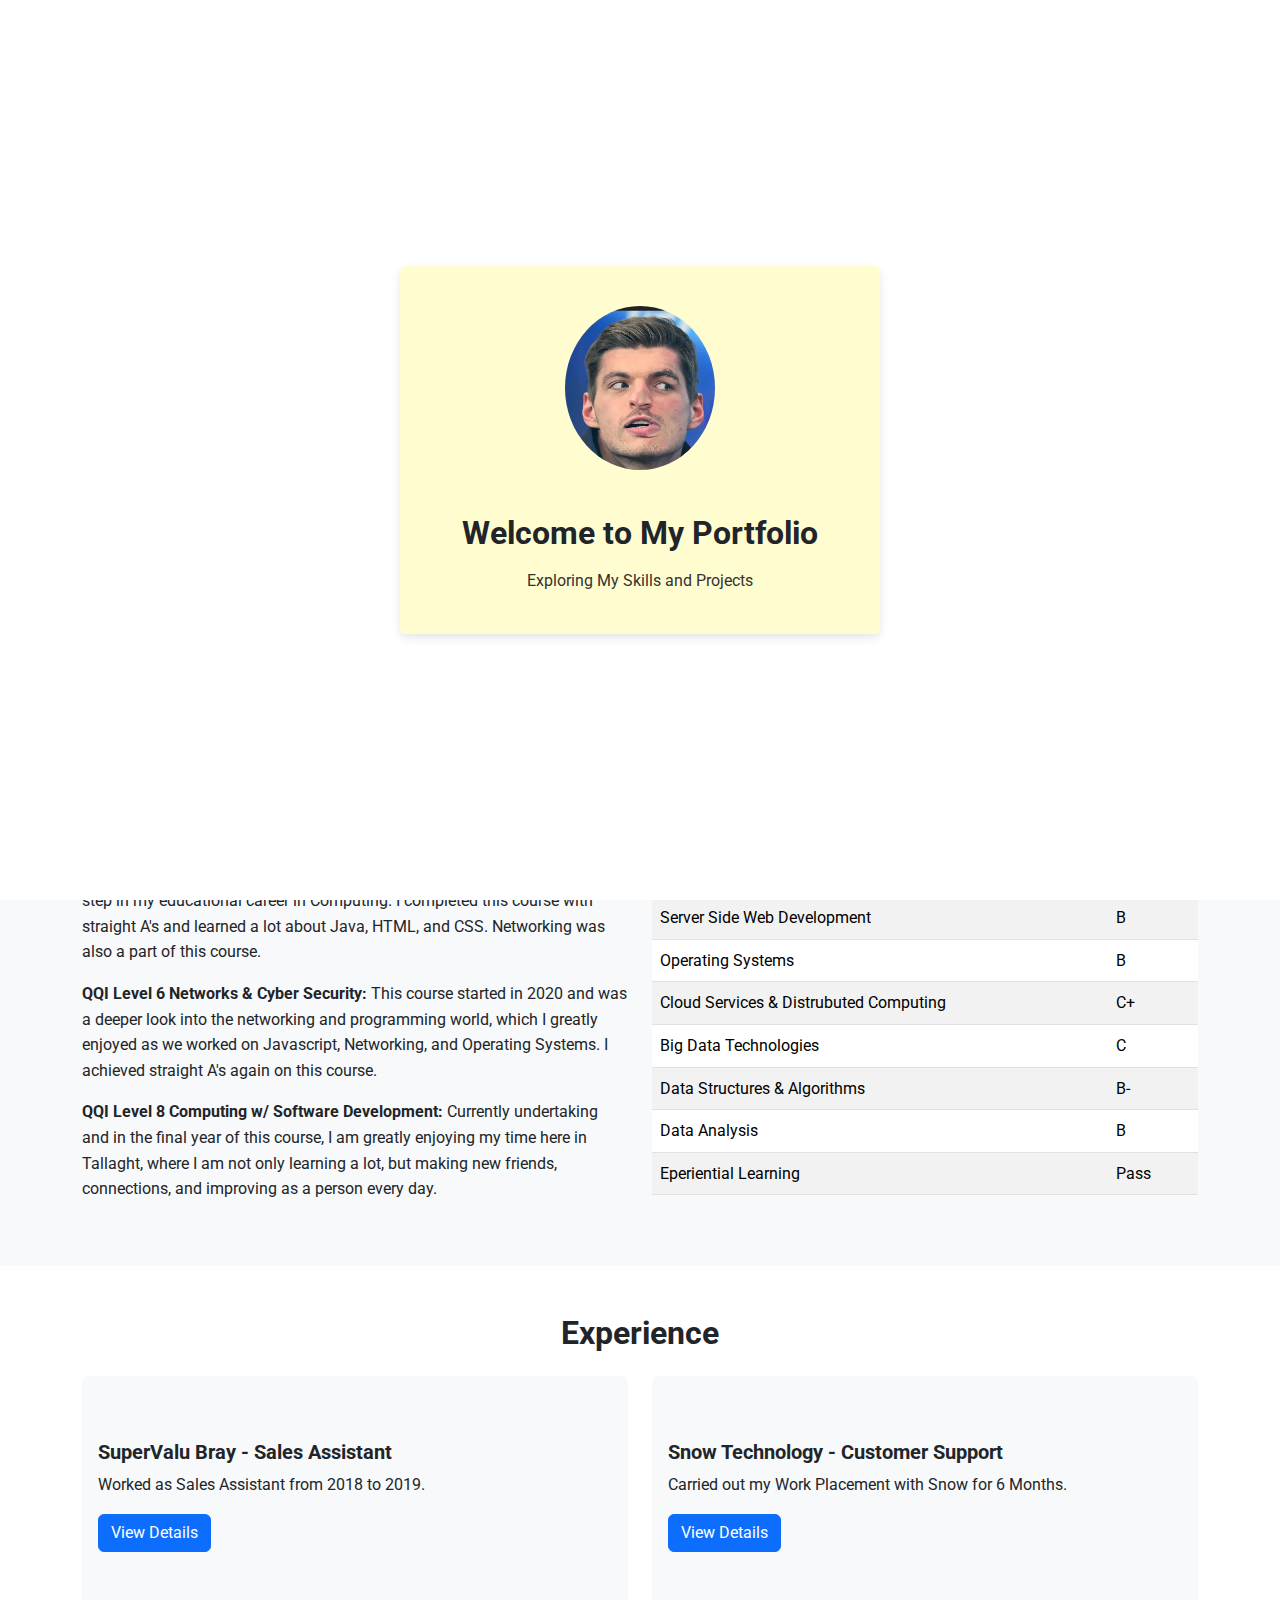
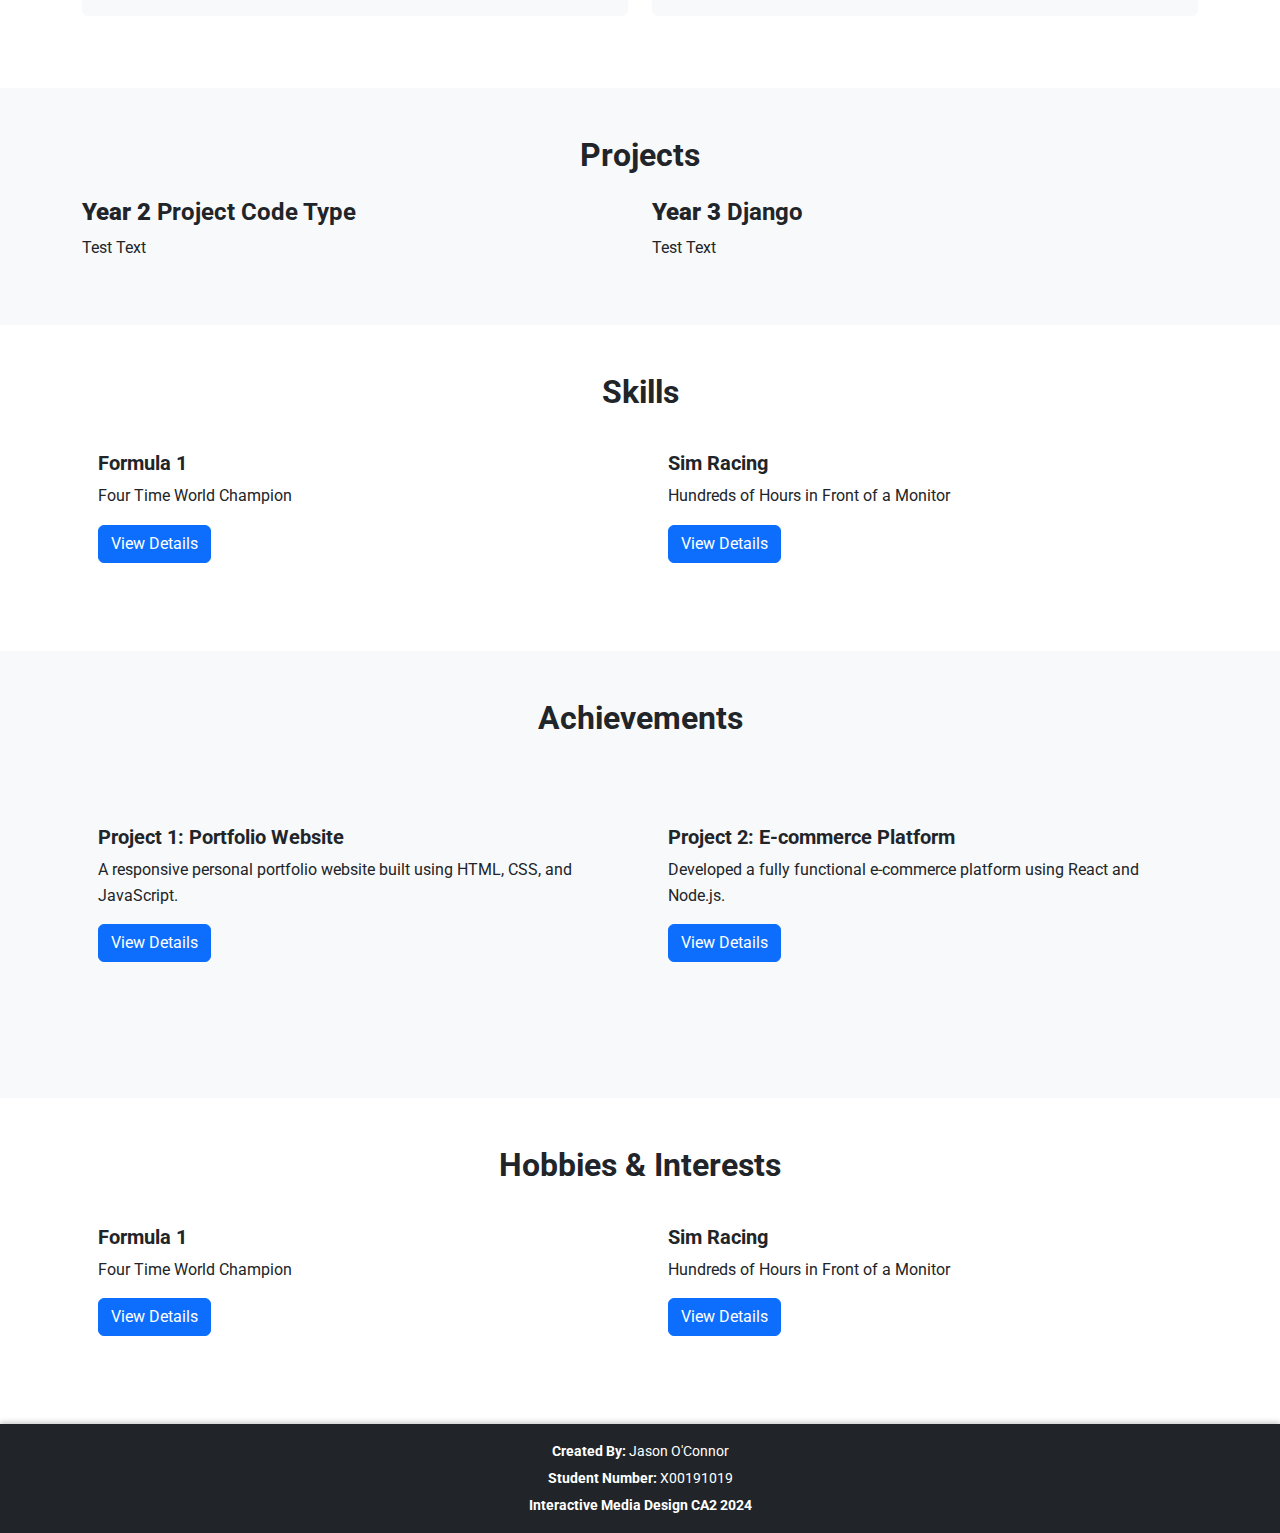
==== index.html @ 1de180b5 "Updated Education, About Me, Experience Sections" ====
<!DOCTYPE html>
<html lang="en">

<head>
    <meta charset="UTF-8">
    <meta name="viewport" content="width=device-width, initial-scale=1.0">
    <title>Jason O'Connor Portfolio</title>
    
    <!-- This is the Bootstrap CSS Link -->
    <link href="https://cdn.jsdelivr.net/npm/bootstrap@5.3.3/dist/css/bootstrap.min.css" rel="stylesheet">
    
    <!-- This is the Custom CSS Link to Stylesheet -->
    <link rel="stylesheet" href="css/styles.css">
    
    <!-- This is the Link to Custom Google Fonts -->
    <link href="https://fonts.googleapis.com/css2?family=Roboto:wght@400;700&display=swap" rel="stylesheet">
</head>

<body>
    <!-- Creating the Header Section -->
    <header class="hero-section text-white text-center">
        <div class="container">
            <img src="images/max.png" alt="Profile" class="rounded-circle mb-3" width="120">
            <h1 class="display-5 hero-title">Jason O'Connor</h1>
            <p class="lead hero-subtitle">Computing with Software Development</p>
            <button class="btn btn-outline-light btn-lg hero-btn" data-bs-toggle="modal" data-bs-target="#contactModal">Contact Me</button>
        </div>
    </header>

    <!-- Creating the Splash Screen Card -->
    <div id="splashScreen" class="d-flex justify-content-center align-items-center vh-100 position-fixed top-0 start-0 w-100 bg-white">
        <div class="card p-4 splash-card" style="background-color: #FFFDD0; width: 30rem; box-shadow: 0px 4px 10px rgba(0, 0, 0, 0.1);">
            <div class="card-body text-center">
                <img src="images/max.png" alt="Profile Image" class="rounded-circle mb-4" width="120">
                <h1 class="card-title mb-3">Welcome to My Portfolio</h1>
                <p class="card-text">Exploring My Skills and Projects</p>
            </div>
        </div>
    </div>

    <!-- Creating the Navigation Bar -->
    <nav class="navbar navbar-expand-lg navbar-dark bg-dark sticky-top">
        <div class="container">
            <a class="navbar-brand" href="#">Portfolio</a>
            <button class="navbar-toggler" type="button" data-bs-toggle="collapse" data-bs-target="#navbarNav" aria-controls="navbarNav" aria-expanded="false" aria-label="Toggle navigation">
                <span class="navbar-toggler-icon"></span>
            </button>

        <!-- Making the NavBar Interactive -->
        <div class="collapse navbar-collapse" id="navbarNav">
            <ul class="navbar-nav ms-auto">
                <li class="nav-item">
                    <a class="nav-link" href="#education">Education</a>
                </li>
                <li class="nav-item">
                    <a class="nav-link" href="#experience">Experience</a>
                </li>
                <li class="nav-item">
                    <a class="nav-link" href="#projects">Projects</a>
                </li>
                <li class="nav-item">
                    <a class="nav-link" href="#skills">Skills</a>
                </li>
                <li class="nav-item">
                    <a class="nav-link" href="#achievements">Achievements</a>
                </li>
                <li class="nav-item">
                    <a class="nav-link" href="#hobbies">Hobbies & Interests</a>
                </li>
                <li class="nav-item">
                    <a class="nav-link" href="#references">References</a>
                </li>
            </ul>
        </div>
        </div>
    </nav>
    
    <!-- Creating the Education Section -->
    <section id="education" class="py-5">
        <div class="container">
            <h2 class="text-center mb-4">About Me</h2>
                <div class="row">
                    <div class="col-md-6">
                        <h4>Change this</h4>
                        <p><b>Heading:</b> Enter text here...</p>
                    </div>
            </div>
        </div>
    </section>

    <!-- Creating the Education Grades Section -->
    <section id="education" class="py-5 bg-light">
        <div class="container">
            <h2 class="text-center mb-4">Education</h2>
            <div class="row">
                <div class="col-md-6">
                    <h4><b>TUD Tallaght</b> (2020–2024)</h4>
                    <p></p>
                    <p><b>QQI Level 5 Computer Science:</b> Starting this course in 2019, this was my first step in my educational career in Computing. I completed this course
                        with straight A's and learned a lot about Java, HTML, and CSS. Networking was also a part of this course.
                    </p>
                    <p><b>QQI Level 6 Networks & Cyber Security:</b> This course started in 2020 and was a deeper look into the networking and programming world, which
                        I greatly enjoyed as we worked on Javascript, Networking, and Operating Systems. I achieved straight A's again on this course.
                    </p>
                    <p><b>QQI Level 8 Computing w/ Software Development:</b> Currently undertaking and in the final year of this course, I am greatly enjoying my time here 
                        in Tallaght, where I am not only learning a lot, but making new friends, connections, and improving as a person every day.
                    </p>
                </div>
                <div class="col-md-6">
                    <table class="table table-striped">
                        <h4><b>Year 3</b> Grades</h4>
                        <thead>
                            <tr>
                                <th>Module</th>
                                <th>Grade</th>
                            </tr>
                        </thead>
                        <tbody>
                            <tr>
                                <td>Server Side Web Development</td>
                                <td>B</td>
                            </tr>
                            <tr>
                                <td>Operating Systems</td>
                                <td>B</td>
                            </tr>
                            <tr>
                                <td>Cloud Services & Distrubuted Computing</td>
                                <td>C+</td>
                            </tr>
                            <tr>
                                <td>Big Data Technologies</td>
                                <td>C</td>
                            </tr>
                            <tr>
                                <td>Data Structures & Algorithms</td>
                                <td>B-</td>
                            </tr>
                            <tr>
                                <td>Data Analysis</td>
                                <td>B</td>
                            </tr>
                            <tr>
                                <td>Eperiential Learning</td>
                                <td>Pass</td>
                            </tr>
                        </tbody>
                    </table>
                </div>
            </div>
        </div>
    </section>
    
    <!-- Creating the Experience Section -->
    <section id="experience" class="py-5">
        <div class="container">
            <h2 class="text-center mb-4">Experience</h2>
            <div class="row">
                <div class="col-md-6">
                    <div class="card mb-4 py-5 bg-light">
                        <div class="card-body">
                            <h5 class="card-title"><b>SuperValu Bray - Sales Assistant</b></h5>
                            <p class="card-text">Worked as Sales Assistant from 2018 to 2019.</p>
                            <button class="btn btn-primary" data-bs-toggle="modal" data-bs-target="#project1Modal">View Details</button>
                        </div>
                    </div>
                </div>

                <div class="col-md-6">
                    <div class="card mb-4 py-5 bg-light">
                        <div class="card-body">
                            <h5 class="card-title"><b>Snow Technology - Customer Support</b></h5>
                            <p class="card-text">Carried out my Work Placement with Snow for 6 Months.</p>
                            <button class="btn btn-primary" data-bs-toggle="modal" data-bs-target="#project2Modal">View Details</button>
                        </div>
                    </div>
                </div>
            </div>
        </div>
    </section>

    <!-- Creating Modal for Experience 1 -->
    <div class="modal fade" id="project1Modal" tabindex="-1" aria-labelledby="project1ModalLabel" aria-hidden="true">
        <div class="modal-dialog modal-lg">
            <div class="modal-content">
                <div class="modal-header">
                    <h5 class="modal-title" id="project1ModalLabel"><b>SuperValu Bray: Sales Assistant</b></h5>
                    <button type="button" class="btn-close" data-bs-dismiss="modal" aria-label="Close"></button>
                </div>
            
            <div class="modal-body d-flex">
                <img src="images/super_logo.jpg" alt="E-commerce Platform" class="img-fluid me-3" style="width: 20%; border-radius: 25px;">
            </div>
            
            <div>
                <p><b>SuperValu Bray:</b> After finishing my Leaving Certificate, I got a job in SuperValu Bray as a Sales Assistant, where I worked on the checkouts, handled customer queries, catered to stock taking, and other day to day activities. Here, I improved my communicational skills by practicing each day while working to ensure each customers needs were satisfied.</p>
                <ul>
                    <li>Cash Handling: Worked Checkouts, Counted Cash...</li>
                    <li>Stock Taking: Carried out Inventory Counts...</li>
                    <li>Customer Care: Handled Customer Queries...</li>
                </ul>
            </div>
            </div>
        </div>
        </div>
    </div>

    <!-- Creating Modal for Experience 2 -->
    <div class="modal fade" id="project2Modal" tabindex="-1" aria-labelledby="project2ModalLabel" aria-hidden="true">
        <div class="modal-dialog modal-lg">
            <div class="modal-content">
                <div class="modal-header">
                    <h5 class="modal-title" id="project2ModalLabel"><b>Project 2: E-commerce Platform</b></h5>
                    <button type="button" class="btn-close" data-bs-dismiss="modal" aria-label="Close"></button>
                </div>
            
            <div class="modal-body d-flex">
                <img src="images/snow_logo.jpg" alt="E-commerce Platform" class="img-fluid me-3" style="width: 100%; border-radius: 25px;">
            </div>
            
            <div>
                <p>Snow Technology:</b> For my Work Placement, I achieved a place within Snow Technology, an Irish Payroll, Time & Attendance company who produce and support the Quantum Software Suite. During my time, I was on the Customer Support team, where I worked the Support phone line and emails and dialed remotely in with clients to diagnose and solve their issues. I also worked with Snows' many teams, giving me an informative view into the workings of the company, and I was also offered a chance to return to work with Snow full time once I achieve my degree, which I graciously accepted and look forward to.</p>
                <ul>
                    <li>Support Line: Worked the Phone & Emails for Support.</li>
                    <li>Bureau: Created Macros, Excel Payroll Sheets, and More.</li>
                    <li>Development: Experienced Working on Backend of Quantum Software.</li>
                </ul>
            </div>
            </div>
        </div>
        </div>
    </div>


    <!-- Creating the Projects Section -->
    <section id="projects" class="py-5 bg-light">
        <div class="container">
            <h2 class="text-center mb-4">Projects</h2>
            <div class="row">
                <div class="col-md-6">
                    <h4><b>Year 2</b> Project Code Type </h4>
                    <p>Test Text</p>
                </div>
                <div class="col-md-6">
                    <h4><b>Year 3</b> Django</h4>
                    <p>Test Text</p>
                </div>
            </div>
        </div>
    </section>

    <!-- Creating Modal for Project 1 -->
    <div class="modal fade" id="project1Modal" tabindex="-1" aria-labelledby="project1ModalLabel" aria-hidden="true">
        <div class="modal-dialog modal-lg">
            <div class="modal-content">
                <div class="modal-header">
                    <h5 class="modal-title" id="project1ModalLabel"><b>Project 1: Portfolio Website</b></h5>
                    <button type="button" class="btn-close" data-bs-dismiss="modal" aria-label="Close"></button>
                </div>
            
            <div class="modal-body d-flex">
                <img src="images/max.png" alt="Portfolio Website" class="img-fluid me-3" style="width: 50%; border-radius: 10px;">
            <div>
                <p>This project is a responsive personal portfolio website that showcases my skills, education, and projects. Built with HTML, CSS, and JavaScript, the website features a modern design and is fully mobile-friendly.</p>
                <ul>
                    <li>Designed for both desktop and mobile platforms.</li>
                    <li>Included a contact form with email functionality.</li>
                    <li>Hosted on GitHub Pages.</li>
                </ul>
            </div>
            </div>
        </div>
        </div>
    </div>

    <!-- Creating Modal for Project 2 -->
    <div class="modal fade" id="project2Modal" tabindex="-1" aria-labelledby="project2ModalLabel" aria-hidden="true">
        <div class="modal-dialog modal-lg">
            <div class="modal-content">
                <div class="modal-header">
                    <h5 class="modal-title" id="project2ModalLabel"><b>Project 2: E-commerce Platform</b></h5>
                    <button type="button" class="btn-close" data-bs-dismiss="modal" aria-label="Close"></button>
                </div>
            
            <div class="modal-body d-flex">
                <img src="images/max.png" alt="E-commerce Platform" class="img-fluid me-3" style="width: 50%; border-radius: 10px;">
            <div>
                <p>This project is a fully functional e-commerce platform built using React and Node.js. It includes features such as user authentication, product management, and a payment gateway integration.</p>
                <ul>
                    <li>Implemented secure user authentication with JWT.</li>
                    <li>Integrated payment gateway (Stripe API).</li>
                    <li>Deployed using AWS services.</li>
                </ul>
            </div>
            </div>
        </div>
        </div>
    </div>

    <!-- Creating the Skills Section -->
    <section id="skills" class="py-5">
        <div class="container">
            <h2 class="text-center mb-4">Skills</h2>
            <div class="row">
    
                <!-- Formula 1 Hobby -->
                <div class="col-md-6">
                    <div class="card mb-4">
                        <div class="card-body">
                            <h5 class="card-title"><b>Formula 1</b></h5>
                            <p class="card-text">Four Time World Champion</p>
                            <button class="btn btn-primary" data-bs-toggle="modal" data-bs-target="#formula1Modal">View Details</button>
                        </div>
                    </div>
                </div>
    
                <!-- Sim Racing Hobby -->
                <div class="col-md-6">
                    <div class="card mb-4">
                        <div class="card-body">
                            <h5 class="card-title"><b>Sim Racing</b></h5>
                            <p class="card-text">Hundreds of Hours in Front of a Monitor</p>
                            <button class="btn btn-primary" data-bs-toggle="modal" data-bs-target="#simRacingModal">View Details</button>
                        </div>
                    </div>
                </div>
            </div>
            </div>
        </section>
    


    <!-- Creating the Achievements Section -->
    <section id="achievements" class="py-5 bg-light">
        <div class="container">
            <h2 class="text-center mb-4">Achievements</h2>
            <div class="row">
                <div class="col-md-6">
                    <div class="card mb-4 py-5 bg-light">
                        <div class="card-body">
                            <h5 class="card-title"><b>Project 1: Portfolio Website</b></h5>
                            <p class="card-text">A responsive personal portfolio website built using HTML, CSS, and JavaScript.</p>
                            <button class="btn btn-primary" data-bs-toggle="modal" data-bs-target="#project1Modal">View Details</button>
                        </div>
                    </div>
                </div>

                <div class="col-md-6">
                    <div class="card mb-4 py-5 bg-light">
                        <div class="card-body">
                            <h5 class="card-title"><b>Project 2: E-commerce Platform</b></h5>
                            <p class="card-text">Developed a fully functional e-commerce platform using React and Node.js.</p>
                            <button class="btn btn-primary" data-bs-toggle="modal" data-bs-target="#project2Modal">View Details</button>
                        </div>
                    </div>
                </div>
            </div>
        </div>
    </section>

    <!-- Creating the Hobbies Section -->
    <section id="hobbies" class="py-5">
    <div class="container">
        <h2 class="text-center mb-4">Hobbies & Interests</h2>
        <div class="row">

            <!-- Formula 1 Hobby -->
            <div class="col-md-6">
                <div class="card mb-4">
                    <div class="card-body">
                        <h5 class="card-title"><b>Formula 1</b></h5>
                        <p class="card-text">Four Time World Champion</p>
                        <button class="btn btn-primary" data-bs-toggle="modal" data-bs-target="#formula1Modal">View Details</button>
                    </div>
                </div>
            </div>

            <!-- Sim Racing Hobby -->
            <div class="col-md-6">
                <div class="card mb-4">
                    <div class="card-body">
                        <h5 class="card-title"><b>Sim Racing</b></h5>
                        <p class="card-text">Hundreds of Hours in Front of a Monitor</p>
                        <button class="btn btn-primary" data-bs-toggle="modal" data-bs-target="#simRacingModal">View Details</button>
                    </div>
                </div>
            </div>
        </div>
        </div>
    </section>

    <!-- Creating Formula 1 Modal -->
    <div class="modal fade" id="formula1Modal" tabindex="-1" aria-labelledby="formula1ModalLabel" aria-hidden="true">
        <div class="modal-dialog modal-lg">
        <div class="modal-content">
            <div class="modal-header">
                <h5 class="modal-title" id="formula1ModalLabel"><b>Formula 1</b></h5>
                <button type="button" class="btn-close" data-bs-dismiss="modal" aria-label="Close"></button>
            </div>
            <div class="modal-body d-flex">
                <img src="images/norris.jpg" alt="Formula 1" class="img-fluid me-3" style="width: 50%; border-radius: 10px;">
                <div>
                    <p>Formula 1 has always been a passion of mine, especially following iconic drivers like Michael Schumacher and Lewis Hamilton. It combines cutting-edge technology, strategy, and the thrill of high-speed racing.</p>
                    <ul>
                        <li>Attended multiple Grand Prix events in person.</li>
                        <li>Studied aerodynamics and race strategies as a hobby.</li>
                        <li>Supporter of sustainable developments in motorsport.</li>
                    </ul>
                </div>
            </div>
        </div>
        </div>
    </div>

    <!-- Creating Sim Racing Modal -->
    <div class="modal fade" id="simRacingModal" tabindex="-1" aria-labelledby="simRacingModalLabel" aria-hidden="true">
        <div class="modal-dialog modal-lg">
        <div class="modal-content">
            <div class="modal-header">
                <h5 class="modal-title" id="simRacingModalLabel"><b>Sim Racing</b></h5>
                <button type="button" class="btn-close" data-bs-dismiss="modal" aria-label="Close"></button>
            </div>
            <div class="modal-body d-flex">
                <img src="images/norris.jpg" alt="Sim Racing" class="img-fluid me-3" style="width: 50%; border-radius: 10px;">
                <div>
                    <p>Sim racing is more than a game; it's a blend of skill, precision, and determination. Over the years, I've spent countless hours perfecting my craft in virtual racing simulators like iRacing and Assetto Corsa.</p>
                    <ul>
                        <li>Built a custom racing simulator rig at home.</li>
                        <li>Participated in competitive online leagues.</li>
                        <li>Improved real-world driving skills through simulation.</li>
                    </ul>
                </div>
            </div>
        </div>
        </div>
    </div>


    <!-- Creating the References Section -->


    
    <!-- Creating the Contact Me Popup Menu -->
    <div class="modal fade" id="contactModal" tabindex="-1" aria-labelledby="contactModalLabel" aria-hidden="true">
        <div class="modal-dialog modal-lg">
        <div class="modal-content">
            <div class="modal-header">
                <h5 class="modal-title" id="contactModalLabel">Contact Information</h5>
                <button type="button" class="btn-close" data-bs-dismiss="modal" aria-label="Close"></button>
            </div>
            <div class="modal-body d-flex flex-column">
                <p><b>Email:</b> X00191019@mytudublin.ie</p>
                <p><b>LinkedIn:</b> <a href="https://www.linkedin.com/in/jasonoconnor3400"> Checkout My LinkedIn Page!</a></p>
                <p><b>GitHub:</b> <a href="https://github.com/UselessPlank"> Visit My GitHub Account!</a></p>
            </div>
        </div>
        </div>
    </div>

    <!-- Creating Footer Section -->
    <footer class="bg-dark text-white text-center py-3 mt-auto">
        <div class="container">
            <p class="mb-1"><b>Created By:</b> Jason O'Connor</p>
            <p class="mb-1"><b>Student Number:</b> X00191019</p>
            <p class="mb-0"><b>Interactive Media Design CA2 2024</b></p>
        </div>
    </footer>

<!-- Link to My Scripts File -->
<script src="js/scripts.js"></script>

<!-- Link for the Bootstrap Bundle -->
<script src="https://cdn.jsdelivr.net/npm/bootstrap@5.3.3/dist/js/bootstrap.bundle.min.js"></script>

</body>
</html>
---- css/styles.css ----
/* General Styles */
body {
    font-family: 'Arial', sans-serif;
    line-height: 1.6;
}

h1, h2, h3, h4 {
    font-weight: bold;
}

a {
    text-decoration: none;
}

/* Hero Section */
header {
    background: linear-gradient(90deg, #666699, #004080);
}

header img {
    border: 5px solid #fff;
}

/* Projects */
.card {
    border: none;
    transition: transform 0.2s ease;
}

.card:hover {
    transform: scale(1.05);
}

/* Hero section font-size adjustments */
@media (max-width: 768px) {
    header h1 {
        font-size: 2rem;
    }

    header p {
        font-size: 1rem;
    }
}

/* ================== */
/* NavBar CSS */
.navbar.sticky {
    position: fixed;
    top: 0;
    width: 100%;
    background-color: #ffffff; /* Solid background for visibility */
    box-shadow: 0 4px 6px rgba(0, 0, 0, 0.1); /* Add subtle shadow */
    z-index: 1030;
}

nav.navbar {
    background-color: rgba(13, 110, 253, 0.9); /* Transparent background */
    transition: background-color 0.3s ease, box-shadow 0.3s ease;
    padding: 1rem 1.5rem;
}

nav.navbar.scrolled {
    background-color: #ffffff; /* Solid background when scrolled */
    box-shadow: 0 4px 6px rgba(0, 0, 0, 0.1); /* Subtle shadow for depth */
}

nav .navbar-brand {
    font-weight: bold;
    font-size: 1.5rem;
    color: #0d6efd; /* Primary brand color */
}

nav .navbar-brand:hover {
    color: #0a58ca; /* Slightly darker hover */
}

nav .nav-link {
    font-size: 1rem;
    font-weight: 500;
    color: #333333; /* Neutral dark for good contrast */
    margin-left: 15px;
    transition: color 0.3s ease;
}

nav .nav-link:hover {
    color: #0d6efd; /* Primary color on hover */
}

nav .navbar-toggler {
    border-color: transparent;
}

 /* Custom Navbar Color */
 .navbar-dark.bg-dark {
    background-color: #1a1a2e !important; /* Deep navy color */
    border-bottom: 2px solid #e94560; /* Add a subtle highlight with a professional touch */
}

/* Navbar Links */
.navbar-dark .navbar-nav .nav-link {
    color: #f0f0f0; /* Light text color for contrast */
    transition: color 0.3s ease;
}

.navbar-dark .navbar-nav .nav-link:hover {
    color: #e94560; /* Highlight on hover */
}

/* Navbar Brand */
.navbar-dark .navbar-brand {
    color: #f0f0f0; /* Brand in the same light color */
    font-weight: bold;
}

/* Smooth Scrolling */
html {
    scroll-behavior: smooth;
}

/* ================== */
/* Hero Section CSS */
.hero-section {
    padding: 3rem 0; /* Reduced padding */
}

.hero-section .container {
    max-width: 800px;
}

.hero-section h1 {
    font-size: 2.5rem; /* Smaller font size */
}

.hero-section p {
    font-size: 1.25rem; /* Adjusted text size for balance */
}

.hero-section img {
    width: 100px; /* Smaller profile image */
}

.hero-section button {
    margin-top: 1rem;
}
    
/* ================== */
/* Modal Menus CSS */
.modal-content {
    background: linear-gradient(90deg, #666699, #004080); /* Set background to the muted purple */
    color: #ffffff; /* Ensure text is white for readability */
    border: none; /* Remove default border */
    border-radius: 8px; /* Add subtle rounding to edges */
}

.modal-header {
    border-bottom: 2px solid #ffffff; /* Highlight border between header and body */
}

.modal-header .btn-close {
    filter: invert(1); /* Makes the close button visible on a dark background */
}

.modal-body a {
    color: #ffcccb; /* Light pink for links */
    text-decoration: underline; /* Make links stand out */
    transition: color 0.3s ease;
}

.modal-body a:hover {
    color: #ffffff; /* Links turn white on hover */
}

.modal-title {
    font-weight: bold;
    font-size: 1.5rem;
}

/* ================== */
/* Splash Screen CSS */
#splashScreen {
    position: fixed;
    top: 0;
    left: 0;
    width: 100vw;
    height: 100vh;
    background-color: rgba(255, 255, 255, 0.8);
    display: flex;
    justify-content: center;
    align-items: center;
    z-index: 9999;
    flex-direction: column;
    text-align: center;
    transition: opacity 1s ease-out;
}

#splashScreen img {
    width: 150px; /* Adjust to fit your design */
    border-radius: 50%;
}

#splashScreen h1 {
    margin-top: 20px;
    font-size: 2rem;
}

#splashScreen p {
    margin-top: 10px;
    font-size: 1rem;
    color: #333;
}

/* Add Fade-Out Effect for Splash Screen */
.fadeOut {
    opacity: 0;
    pointer-events: none;
}

/* Apply Roboto font to all section headings */
h2 {
    font-family: 'Roboto', sans-serif;
    font-weight: 700; /* Bold for headings */
}

/* Optional: Apply to all text for a cohesive style */
body {
    font-family: 'Roboto', sans-serif;
}

/* ================== */
/* Footer Section CSS */
html, body {
    height: 100%; /* Ensure the page fills the viewport */
    margin: 0;
}

body {
    display: flex;
    flex-direction: column; /* Stack elements vertically */
}

footer {
    font-family: 'Roboto', sans-serif; /* Matches the Google Font in your project */
    font-size: 0.9rem; /* Slightly smaller text */
    background-color: #343a40; /* Dark Bootstrap background */
    color: white;
    box-shadow: 0px -2px 5px rgba(0, 0, 0, 0.2); /* Subtle shadow effect */
}
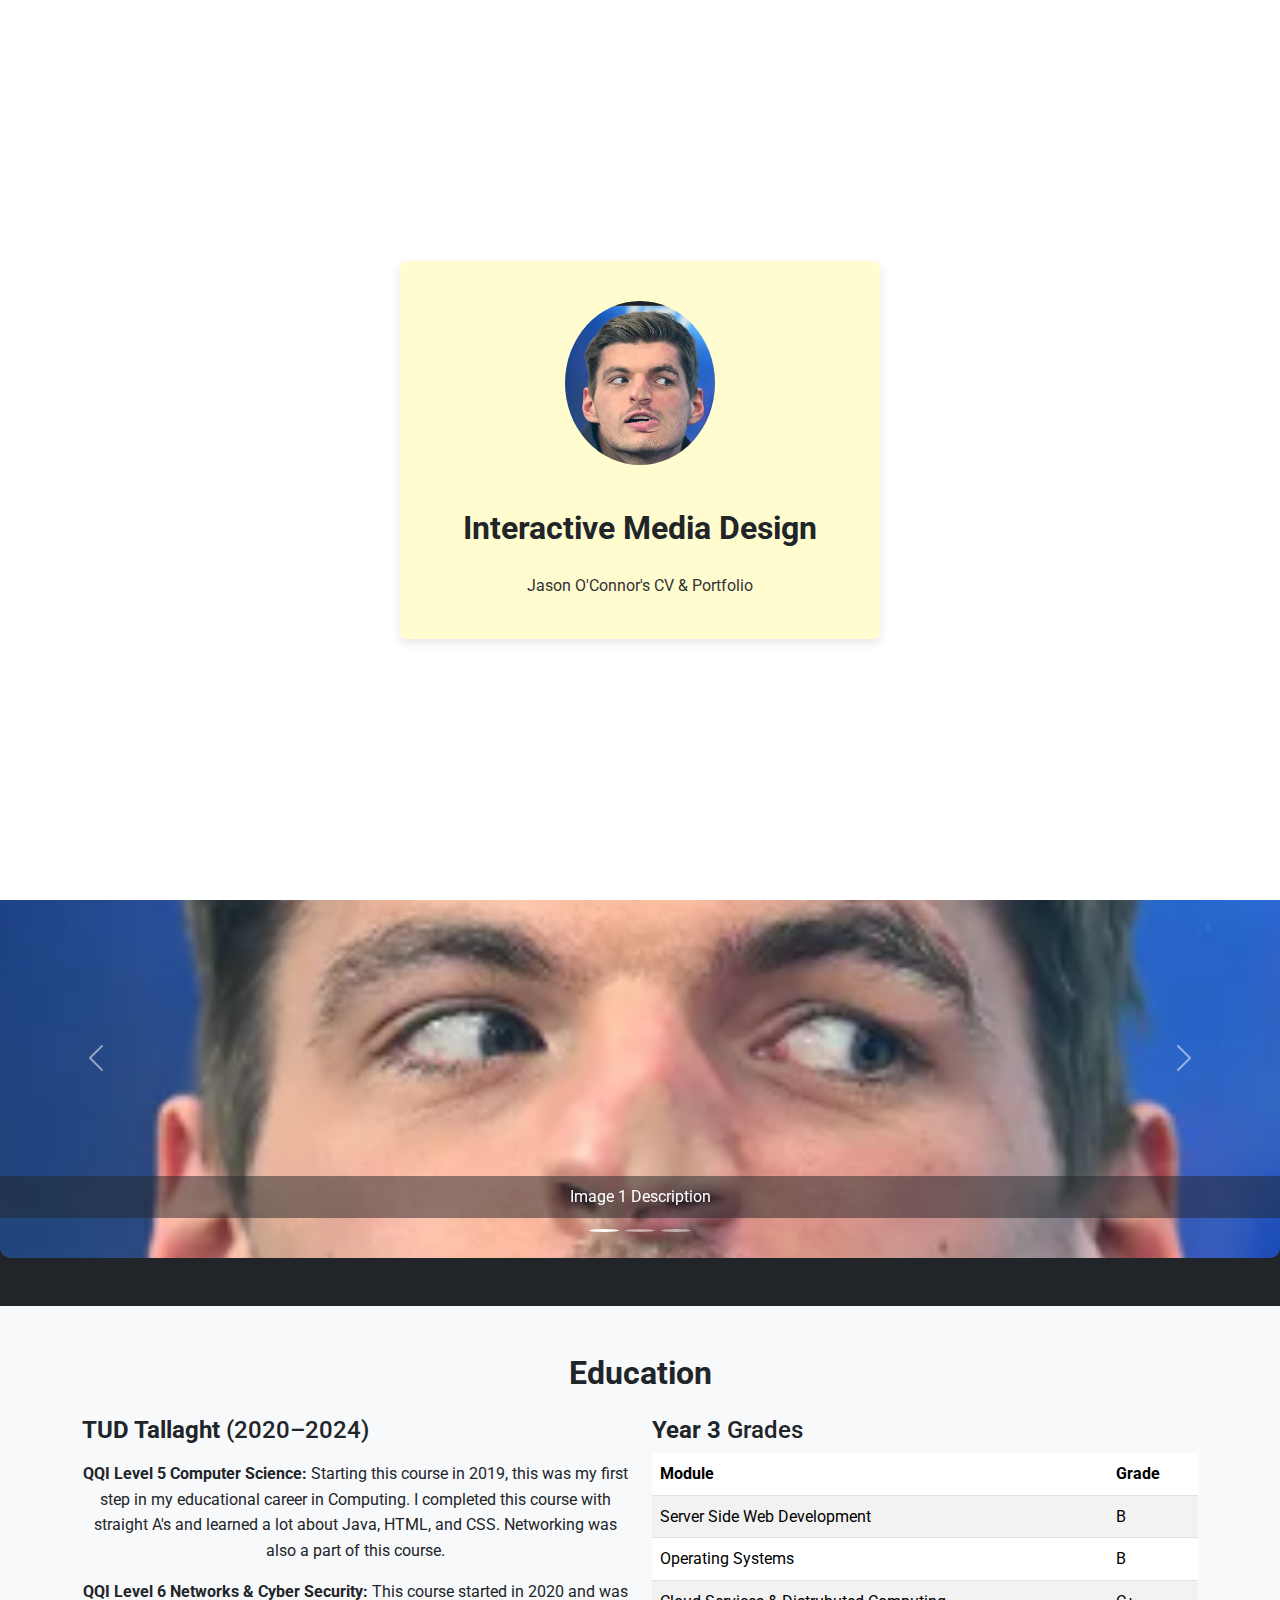
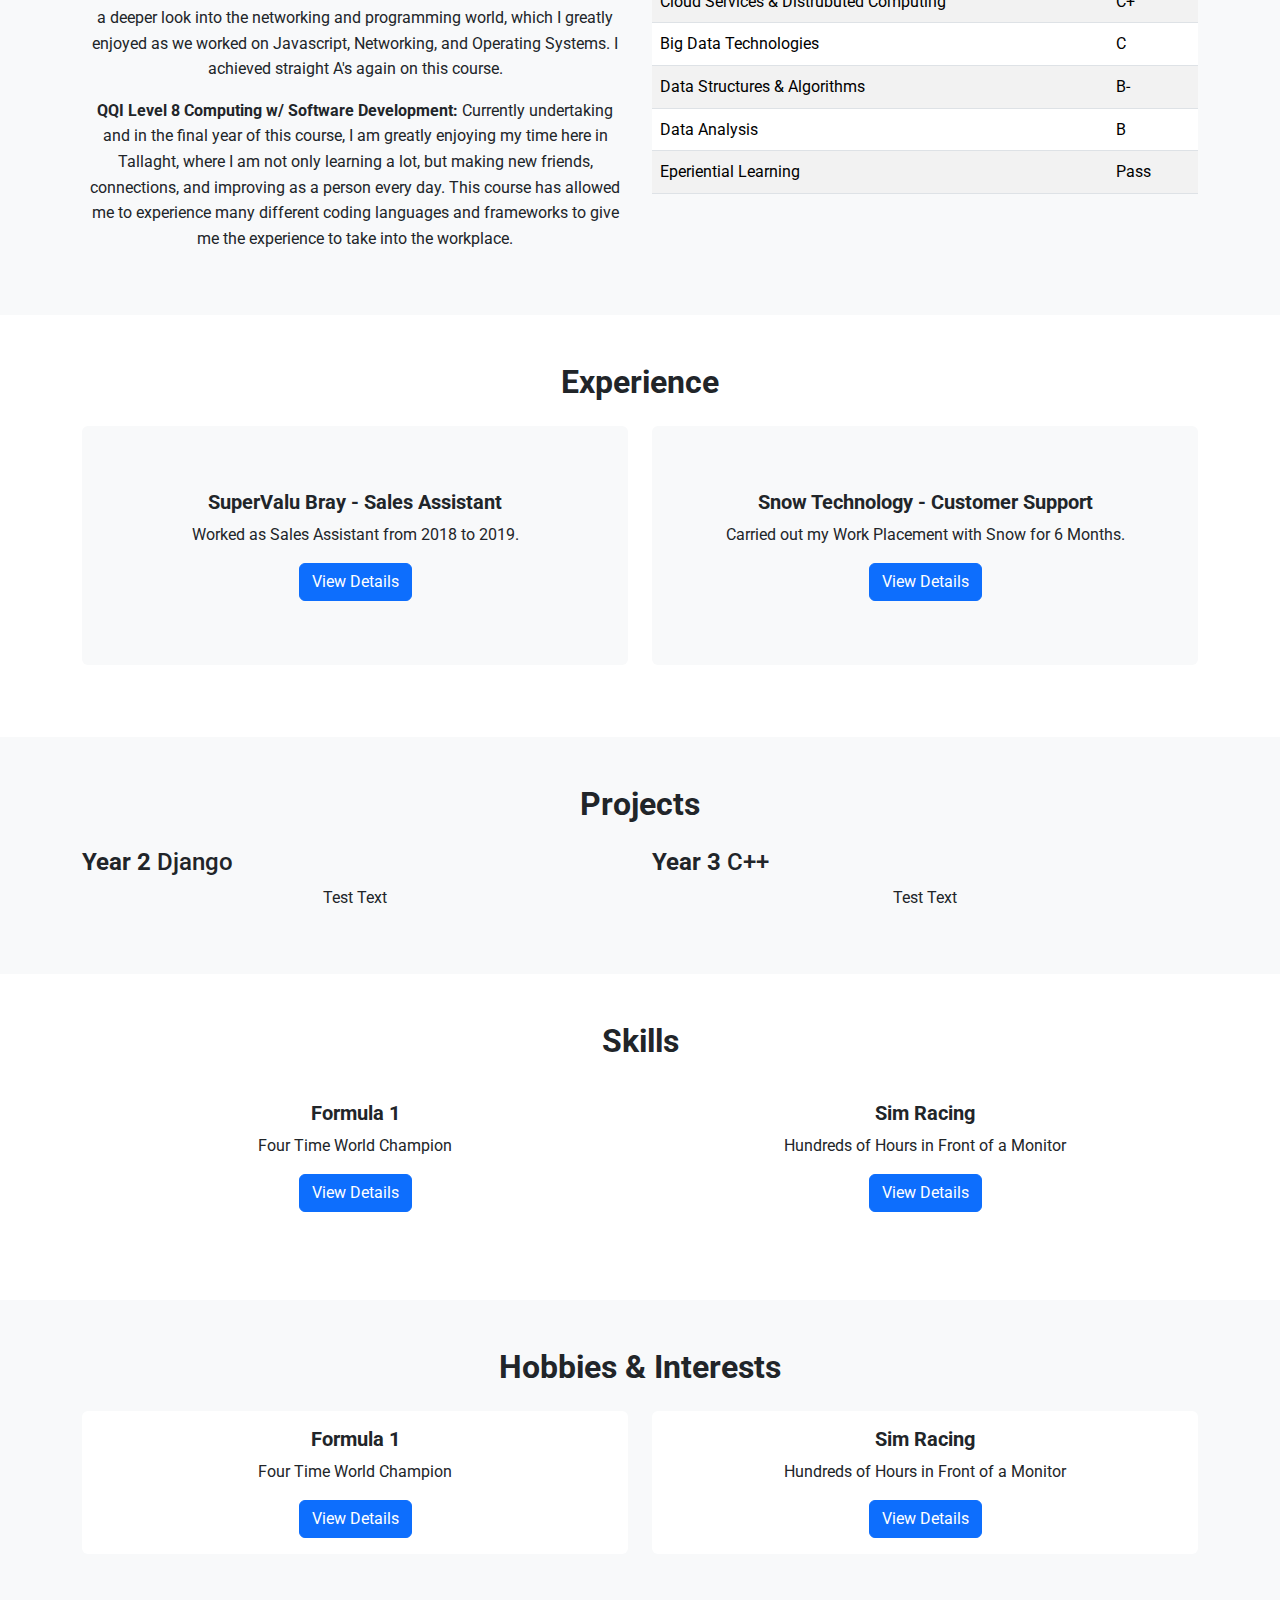
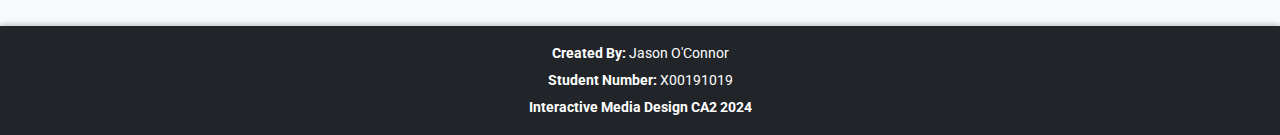
==== commit 264c2253: "Styling Changes & Word File Additions" ====
--- a/index.html
+++ b/index.html
@@ -5,13 +5,13 @@
     <meta charset="UTF-8">
     <meta name="viewport" content="width=device-width, initial-scale=1.0">
     <title>Jason O'Connor Portfolio</title>
-    
+
     <!-- This is the Bootstrap CSS Link -->
     <link href="https://cdn.jsdelivr.net/npm/bootstrap@5.3.3/dist/css/bootstrap.min.css" rel="stylesheet">
-    
+
     <!-- This is the Custom CSS Link to Stylesheet -->
     <link rel="stylesheet" href="css/styles.css">
-    
+
     <!-- This is the Link to Custom Google Fonts -->
     <link href="https://fonts.googleapis.com/css2?family=Roboto:wght@400;700&display=swap" rel="stylesheet">
 </head>
@@ -23,17 +23,20 @@
             <img src="images/max.png" alt="Profile" class="rounded-circle mb-3" width="120">
             <h1 class="display-5 hero-title">Jason O'Connor</h1>
             <p class="lead hero-subtitle">Computing with Software Development</p>
-            <button class="btn btn-outline-light btn-lg hero-btn" data-bs-toggle="modal" data-bs-target="#contactModal">Contact Me</button>
+            <button class="btn btn-outline-light btn-lg hero-btn" data-bs-toggle="modal"
+                data-bs-target="#contactModal">Contact Me</button>
         </div>
     </header>
 
     <!-- Creating the Splash Screen Card -->
-    <div id="splashScreen" class="d-flex justify-content-center align-items-center vh-100 position-fixed top-0 start-0 w-100 bg-white">
-        <div class="card p-4 splash-card" style="background-color: #FFFDD0; width: 30rem; box-shadow: 0px 4px 10px rgba(0, 0, 0, 0.1);">
+    <div id="splashScreen"
+        class="d-flex justify-content-center align-items-center vh-100 position-fixed top-0 start-0 w-100 bg-white">
+        <div class="card p-4 splash-card"
+            style="background-color: #FFFDD0; width: 30rem; box-shadow: 0px 4px 10px rgba(0, 0, 0, 0.1);">
             <div class="card-body text-center">
                 <img src="images/max.png" alt="Profile Image" class="rounded-circle mb-4" width="120">
-                <h1 class="card-title mb-3">Welcome to My Portfolio</h1>
-                <p class="card-text">Exploring My Skills and Projects</p>
+                <h1 class="card-title mb-3">Interactive Media Design</h1>
+                <p class="card-text">Jason O'Connor's CV & Portfolio</p>
             </div>
         </div>
     </div>
@@ -42,51 +45,106 @@
     <nav class="navbar navbar-expand-lg navbar-dark bg-dark sticky-top">
         <div class="container">
             <a class="navbar-brand" href="#">Portfolio</a>
-            <button class="navbar-toggler" type="button" data-bs-toggle="collapse" data-bs-target="#navbarNav" aria-controls="navbarNav" aria-expanded="false" aria-label="Toggle navigation">
+            <button class="navbar-toggler" type="button" data-bs-toggle="collapse" data-bs-target="#navbarNav"
+                aria-controls="navbarNav" aria-expanded="false" aria-label="Toggle navigation">
                 <span class="navbar-toggler-icon"></span>
             </button>
 
-        <!-- Making the NavBar Interactive -->
-        <div class="collapse navbar-collapse" id="navbarNav">
-            <ul class="navbar-nav ms-auto">
-                <li class="nav-item">
-                    <a class="nav-link" href="#education">Education</a>
-                </li>
-                <li class="nav-item">
-                    <a class="nav-link" href="#experience">Experience</a>
-                </li>
-                <li class="nav-item">
-                    <a class="nav-link" href="#projects">Projects</a>
-                </li>
-                <li class="nav-item">
-                    <a class="nav-link" href="#skills">Skills</a>
-                </li>
-                <li class="nav-item">
-                    <a class="nav-link" href="#achievements">Achievements</a>
-                </li>
-                <li class="nav-item">
-                    <a class="nav-link" href="#hobbies">Hobbies & Interests</a>
-                </li>
-                <li class="nav-item">
-                    <a class="nav-link" href="#references">References</a>
-                </li>
-            </ul>
-        </div>
+            <!-- Making the NavBar Interactive -->
+            <div class="collapse navbar-collapse" id="navbarNav">
+                <ul class="navbar-nav ms-auto">
+                    <li class="nav-item">
+                        <a class="nav-link" href="#education">Education</a>
+                    </li>
+                    <li class="nav-item">
+                        <a class="nav-link" href="#experience">Experience</a>
+                    </li>
+                    <li class="nav-item">
+                        <a class="nav-link" href="#projects">Projects</a>
+                    </li>
+                    <li class="nav-item">
+                        <a class="nav-link" href="#skills">Skills</a>
+                    </li>
+                    <li class="nav-item">
+                        <a class="nav-link" href="#hobbies">Hobbies & Interests</a>
+                    </li>
+                </ul>
+            </div>
         </div>
     </nav>
-    
-    <!-- Creating the Education Section -->
+
+    <!-- Creating the About Me Section -->
     <section id="education" class="py-5">
         <div class="container">
             <h2 class="text-center mb-4">About Me</h2>
-                <div class="row">
-                    <div class="col-md-6">
-                        <h4>Change this</h4>
-                        <p><b>Heading:</b> Enter text here...</p>
-                    </div>
-            </div>
-        </div>
-    </section>
+            <div>
+                <p style="text-align: center;">Ever since of the age of nine when I got my first PC, I've been
+                    interested in computers in some capacity. Since starting my journey in computing education, I have
+                    built many computers from scratch, upgraded and improved others, and learned so much about them.
+                    While undertaking our Computing course in TUD, I have found a new love for both networking and
+                    programming. Getting the chance to work with so many coding frameworks has opened my eyes to the
+                    career possibilities I can pursue after completing my degree.
+                </p>
+            </div>
+        </div>
+    </section>
+
+    <!-- Add a Carousel Section -->
+    <section id="carousel" class="py-5 bg-dark">
+        <div class="container-fluid px-0"> <!-- Reduced container padding -->
+            <h2 class="text-center text-white mb-4">Image Carousel</h2>
+            <div id="portfolioCarousel" class="carousel slide" data-bs-ride="carousel" data-bs-interval="3000">
+                <!-- Indicators -->
+                <div class="carousel-indicators">
+                    <button type="button" data-bs-target="#portfolioCarousel" data-bs-slide-to="0"
+                        class="active"></button>
+                    <button type="button" data-bs-target="#portfolioCarousel" data-bs-slide-to="1"></button>
+                    <button type="button" data-bs-target="#portfolioCarousel" data-bs-slide-to="2"></button>
+                </div>
+
+                <!-- Carousel Items -->
+                <div class="carousel-inner">
+                    <div class="carousel-item active">
+                        <div class="carousel-image-container">
+                            <img src="images/max.png" class="d-block w-100 carousel-image" alt="Image 1">
+                            <div class="carousel-caption d-none d-md-block bg-dark bg-opacity-50 p-2">
+                                <p class="mb-0 text-white">Image 1 Description</p>
+                            </div>
+                        </div>
+                    </div>
+                    <div class="carousel-item">
+                        <div class="carousel-image-container">
+                            <img src="images/norris.jpg" class="d-block w-100 carousel-image" alt="Image 2">
+                            <div class="carousel-caption d-none d-md-block bg-dark bg-opacity-50 p-2">
+                                <p class="mb-0 text-white">Image 2 Description</p>
+                            </div>
+                        </div>
+                    </div>
+                    <div class="carousel-item">
+                        <div class="carousel-image-container">
+                            <img src="images/snow.png" class="d-block w-100 carousel-image" alt="Image 3">
+                            <div class="carousel-caption d-none d-md-block bg-dark bg-opacity-50 p-2">
+                                <p class="mb-0 text-white">Image 3 Description</p>
+                            </div>
+                        </div>
+                    </div>
+                </div>
+
+                <!-- Carousel Controls -->
+                <button class="carousel-control-prev" type="button" data-bs-target="#portfolioCarousel"
+                    data-bs-slide="prev">
+                    <span class="carousel-control-prev-icon" aria-hidden="true"></span>
+                    <span class="visually-hidden">Previous</span>
+                </button>
+                <button class="carousel-control-next" type="button" data-bs-target="#portfolioCarousel"
+                    data-bs-slide="next">
+                    <span class="carousel-control-next-icon" aria-hidden="true"></span>
+                    <span class="visually-hidden">Next</span>
+                </button>
+            </div>
+        </div>
+    </section>
+
 
     <!-- Creating the Education Grades Section -->
     <section id="education" class="py-5 bg-light">
@@ -96,14 +154,21 @@
                 <div class="col-md-6">
                     <h4><b>TUD Tallaght</b> (2020–2024)</h4>
                     <p></p>
-                    <p><b>QQI Level 5 Computer Science:</b> Starting this course in 2019, this was my first step in my educational career in Computing. I completed this course
-                        with straight A's and learned a lot about Java, HTML, and CSS. Networking was also a part of this course.
+                    <p><b>QQI Level 5 Computer Science:</b> Starting this course in 2019, this was my first step in my
+                        educational career in Computing. I completed this course
+                        with straight A's and learned a lot about Java, HTML, and CSS. Networking was also a part of
+                        this course.
                     </p>
-                    <p><b>QQI Level 6 Networks & Cyber Security:</b> This course started in 2020 and was a deeper look into the networking and programming world, which
-                        I greatly enjoyed as we worked on Javascript, Networking, and Operating Systems. I achieved straight A's again on this course.
+                    <p><b>QQI Level 6 Networks & Cyber Security:</b> This course started in 2020 and was a deeper look
+                        into the networking and programming world, which
+                        I greatly enjoyed as we worked on Javascript, Networking, and Operating Systems. I achieved
+                        straight A's again on this course.
                     </p>
-                    <p><b>QQI Level 8 Computing w/ Software Development:</b> Currently undertaking and in the final year of this course, I am greatly enjoying my time here 
-                        in Tallaght, where I am not only learning a lot, but making new friends, connections, and improving as a person every day.
+                    <p><b>QQI Level 8 Computing w/ Software Development:</b> Currently undertaking and in the final year
+                        of this course, I am greatly enjoying my time here
+                        in Tallaght, where I am not only learning a lot, but making new friends, connections, and
+                        improving as a person every day. This course has allowed me to experience many different coding
+                        languages and frameworks to give me the experience to take into the workplace.
                     </p>
                 </div>
                 <div class="col-md-6">
@@ -150,7 +215,7 @@
             </div>
         </div>
     </section>
-    
+
     <!-- Creating the Experience Section -->
     <section id="experience" class="py-5">
         <div class="container">
@@ -159,9 +224,14 @@
                 <div class="col-md-6">
                     <div class="card mb-4 py-5 bg-light">
                         <div class="card-body">
+                            <!-- Heading -->
                             <h5 class="card-title"><b>SuperValu Bray - Sales Assistant</b></h5>
+                            <!-- Description -->
                             <p class="card-text">Worked as Sales Assistant from 2018 to 2019.</p>
-                            <button class="btn btn-primary" data-bs-toggle="modal" data-bs-target="#project1Modal">View Details</button>
+                            <!-- Button -->
+                            <button class="btn btn-primary" data-bs-toggle="modal" data-bs-target="#project1Modal">
+                                View Details
+                            </button>
                         </div>
                     </div>
                 </div>
@@ -169,9 +239,14 @@
                 <div class="col-md-6">
                     <div class="card mb-4 py-5 bg-light">
                         <div class="card-body">
+                            <!-- Heading -->
                             <h5 class="card-title"><b>Snow Technology - Customer Support</b></h5>
+                            <!-- Description -->
                             <p class="card-text">Carried out my Work Placement with Snow for 6 Months.</p>
-                            <button class="btn btn-primary" data-bs-toggle="modal" data-bs-target="#project2Modal">View Details</button>
+                            <!-- Button -->
+                            <button class="btn btn-primary" data-bs-toggle="modal" data-bs-target="#project2Modal">
+                                View Details
+                            </button>
                         </div>
                     </div>
                 </div>
@@ -187,22 +262,26 @@
                     <h5 class="modal-title" id="project1ModalLabel"><b>SuperValu Bray: Sales Assistant</b></h5>
                     <button type="button" class="btn-close" data-bs-dismiss="modal" aria-label="Close"></button>
                 </div>
-            
-            <div class="modal-body d-flex">
-                <img src="images/super_logo.jpg" alt="E-commerce Platform" class="img-fluid me-3" style="width: 20%; border-radius: 25px;">
-            </div>
-            
-            <div>
-                <p><b>SuperValu Bray:</b> After finishing my Leaving Certificate, I got a job in SuperValu Bray as a Sales Assistant, where I worked on the checkouts, handled customer queries, catered to stock taking, and other day to day activities. Here, I improved my communicational skills by practicing each day while working to ensure each customers needs were satisfied.</p>
-                <ul>
-                    <li>Cash Handling: Worked Checkouts, Counted Cash...</li>
-                    <li>Stock Taking: Carried out Inventory Counts...</li>
-                    <li>Customer Care: Handled Customer Queries...</li>
-                </ul>
-            </div>
-            </div>
-        </div>
-        </div>
+
+                <div class="modal-body d-flex">
+                    <img src="images/super_logo.jpg" alt="E-commerce Platform" class="img-fluid me-3"
+                        style="width: 20%; border-radius: 25px;">
+                </div>
+
+                <div>
+                    <p><b>SuperValu Bray:</b> After finishing my Leaving Certificate, I got a job in SuperValu Bray as a
+                        Sales Assistant, where I worked on the checkouts, handled customer queries, catered to stock
+                        taking, and other day to day activities. Here, I improved my communicational skills by
+                        practicing each day while working to ensure each customers needs were satisfied.</p>
+                    <ul>
+                        <li>Cash Handling: Worked Checkouts, Counted Cash...</li>
+                        <li>Stock Taking: Carried out Inventory Counts...</li>
+                        <li>Customer Care: Handled Customer Queries...</li>
+                    </ul>
+                </div>
+            </div>
+        </div>
+    </div>
     </div>
 
     <!-- Creating Modal for Experience 2 -->
@@ -210,25 +289,32 @@
         <div class="modal-dialog modal-lg">
             <div class="modal-content">
                 <div class="modal-header">
-                    <h5 class="modal-title" id="project2ModalLabel"><b>Project 2: E-commerce Platform</b></h5>
-                    <button type="button" class="btn-close" data-bs-dismiss="modal" aria-label="Close"></button>
-                </div>
-            
-            <div class="modal-body d-flex">
-                <img src="images/snow_logo.jpg" alt="E-commerce Platform" class="img-fluid me-3" style="width: 100%; border-radius: 25px;">
-            </div>
-            
-            <div>
-                <p>Snow Technology:</b> For my Work Placement, I achieved a place within Snow Technology, an Irish Payroll, Time & Attendance company who produce and support the Quantum Software Suite. During my time, I was on the Customer Support team, where I worked the Support phone line and emails and dialed remotely in with clients to diagnose and solve their issues. I also worked with Snows' many teams, giving me an informative view into the workings of the company, and I was also offered a chance to return to work with Snow full time once I achieve my degree, which I graciously accepted and look forward to.</p>
-                <ul>
-                    <li>Support Line: Worked the Phone & Emails for Support.</li>
-                    <li>Bureau: Created Macros, Excel Payroll Sheets, and More.</li>
-                    <li>Development: Experienced Working on Backend of Quantum Software.</li>
-                </ul>
-            </div>
-            </div>
-        </div>
-        </div>
+                    <h5 class="modal-title" id="project2ModalLabel"><b>Snow Technology: Customer Support</b></h5>
+                    <button type="button" class="btn-close" data-bs-dismiss="modal" aria-label="Close"></button>
+                </div>
+
+                <div class="modal-body d-flex">
+                    <img src="images/snow_logo.jpg" alt="E-commerce Platform" class="img-fluid me-3"
+                        style="width: 20%; border-radius: 25px;">
+                </div>
+
+                <div>
+                    <p>Snow Technology:</b> For my Work Placement, I achieved a place within Snow Technology, an Irish
+                        Payroll, Time & Attendance company who produce and support the Quantum Software Suite. During my
+                        time, I was on the Customer Support team, where I worked the Support phone line and emails and
+                        dialed remotely in with clients to diagnose and solve their issues. I also worked with Snows'
+                        many teams, giving me an informative view into the workings of the company, and I was also
+                        offered a chance to return to work with Snow full time once I achieve my degree, which I
+                        graciously accepted and look forward to.</p>
+                    <ul>
+                        <li>Support Line: Worked the Phone & Emails for Support.</li>
+                        <li>Bureau: Created Macros, Excel Payroll Sheets, and More.</li>
+                        <li>Development: Experienced Working on Backend of Quantum Software.</li>
+                    </ul>
+                </div>
+            </div>
+        </div>
+    </div>
     </div>
 
 
@@ -238,11 +324,11 @@
             <h2 class="text-center mb-4">Projects</h2>
             <div class="row">
                 <div class="col-md-6">
-                    <h4><b>Year 2</b> Project Code Type </h4>
+                    <h4><b>Year 2</b> Django </h4>
                     <p>Test Text</p>
                 </div>
                 <div class="col-md-6">
-                    <h4><b>Year 3</b> Django</h4>
+                    <h4><b>Year 3</b> C++</h4>
                     <p>Test Text</p>
                 </div>
             </div>
@@ -257,19 +343,22 @@
                     <h5 class="modal-title" id="project1ModalLabel"><b>Project 1: Portfolio Website</b></h5>
                     <button type="button" class="btn-close" data-bs-dismiss="modal" aria-label="Close"></button>
                 </div>
-            
-            <div class="modal-body d-flex">
-                <img src="images/max.png" alt="Portfolio Website" class="img-fluid me-3" style="width: 50%; border-radius: 10px;">
-            <div>
-                <p>This project is a responsive personal portfolio website that showcases my skills, education, and projects. Built with HTML, CSS, and JavaScript, the website features a modern design and is fully mobile-friendly.</p>
-                <ul>
-                    <li>Designed for both desktop and mobile platforms.</li>
-                    <li>Included a contact form with email functionality.</li>
-                    <li>Hosted on GitHub Pages.</li>
-                </ul>
-            </div>
-            </div>
-        </div>
+
+                <div class="modal-body d-flex">
+                    <img src="images/max.png" alt="Portfolio Website" class="img-fluid me-3"
+                        style="width: 50%; border-radius: 10px;">
+                    <div>
+                        <p>This project is a responsive personal portfolio website that showcases my skills, education,
+                            and projects. Built with HTML, CSS, and JavaScript, the website features a modern design and
+                            is fully mobile-friendly.</p>
+                        <ul>
+                            <li>Designed for both desktop and mobile platforms.</li>
+                            <li>Included a contact form with email functionality.</li>
+                            <li>Hosted on GitHub Pages.</li>
+                        </ul>
+                    </div>
+                </div>
+            </div>
         </div>
     </div>
 
@@ -281,19 +370,22 @@
                     <h5 class="modal-title" id="project2ModalLabel"><b>Project 2: E-commerce Platform</b></h5>
                     <button type="button" class="btn-close" data-bs-dismiss="modal" aria-label="Close"></button>
                 </div>
-            
-            <div class="modal-body d-flex">
-                <img src="images/max.png" alt="E-commerce Platform" class="img-fluid me-3" style="width: 50%; border-radius: 10px;">
-            <div>
-                <p>This project is a fully functional e-commerce platform built using React and Node.js. It includes features such as user authentication, product management, and a payment gateway integration.</p>
-                <ul>
-                    <li>Implemented secure user authentication with JWT.</li>
-                    <li>Integrated payment gateway (Stripe API).</li>
-                    <li>Deployed using AWS services.</li>
-                </ul>
-            </div>
-            </div>
-        </div>
+
+                <div class="modal-body d-flex">
+                    <img src="images/max.png" alt="E-commerce Platform" class="img-fluid me-3"
+                        style="width: 50%; border-radius: 10px;">
+                    <div>
+                        <p>This project is a fully functional e-commerce platform built using React and Node.js. It
+                            includes features such as user authentication, product management, and a payment gateway
+                            integration.</p>
+                        <ul>
+                            <li>Implemented secure user authentication with JWT.</li>
+                            <li>Integrated payment gateway (Stripe API).</li>
+                            <li>Deployed using AWS services.</li>
+                        </ul>
+                    </div>
+                </div>
+            </div>
         </div>
     </div>
 
@@ -302,136 +394,116 @@
         <div class="container">
             <h2 class="text-center mb-4">Skills</h2>
             <div class="row">
-    
+
                 <!-- Formula 1 Hobby -->
                 <div class="col-md-6">
                     <div class="card mb-4">
                         <div class="card-body">
                             <h5 class="card-title"><b>Formula 1</b></h5>
                             <p class="card-text">Four Time World Champion</p>
-                            <button class="btn btn-primary" data-bs-toggle="modal" data-bs-target="#formula1Modal">View Details</button>
-                        </div>
-                    </div>
-                </div>
-    
+                            <button class="btn btn-primary" data-bs-toggle="modal" data-bs-target="#formula1Modal">View
+                                Details</button>
+                        </div>
+                    </div>
+                </div>
+
                 <!-- Sim Racing Hobby -->
                 <div class="col-md-6">
                     <div class="card mb-4">
                         <div class="card-body">
                             <h5 class="card-title"><b>Sim Racing</b></h5>
                             <p class="card-text">Hundreds of Hours in Front of a Monitor</p>
-                            <button class="btn btn-primary" data-bs-toggle="modal" data-bs-target="#simRacingModal">View Details</button>
-                        </div>
-                    </div>
-                </div>
-            </div>
-            </div>
-        </section>
-    
-
-
-    <!-- Creating the Achievements Section -->
-    <section id="achievements" class="py-5 bg-light">
-        <div class="container">
-            <h2 class="text-center mb-4">Achievements</h2>
+                            <button class="btn btn-primary" data-bs-toggle="modal" data-bs-target="#simRacingModal">View
+                                Details</button>
+                        </div>
+                    </div>
+                </div>
+            </div>
+        </div>
+    </section>
+
+    <!-- Creating the Hobbies Section -->
+    <section id="hobbies" class="py-5 bg-light">
+        <div class="container">
+            <h2 class="text-center mb-4">Hobbies & Interests</h2>
             <div class="row">
-                <div class="col-md-6">
-                    <div class="card mb-4 py-5 bg-light">
+
+                <!-- Formula 1 Hobby -->
+                <div class="col-md-6">
+                    <div class="card mb-4">
                         <div class="card-body">
-                            <h5 class="card-title"><b>Project 1: Portfolio Website</b></h5>
-                            <p class="card-text">A responsive personal portfolio website built using HTML, CSS, and JavaScript.</p>
-                            <button class="btn btn-primary" data-bs-toggle="modal" data-bs-target="#project1Modal">View Details</button>
-                        </div>
-                    </div>
-                </div>
-
-                <div class="col-md-6">
-                    <div class="card mb-4 py-5 bg-light">
+                            <h5 class="card-title"><b>Formula 1</b></h5>
+                            <p class="card-text">Four Time World Champion</p>
+                            <button class="btn btn-primary" data-bs-toggle="modal" data-bs-target="#formula1Modal">View
+                                Details</button>
+                        </div>
+                    </div>
+                </div>
+
+                <!-- Sim Racing Hobby -->
+                <div class="col-md-6">
+                    <div class="card mb-4">
                         <div class="card-body">
-                            <h5 class="card-title"><b>Project 2: E-commerce Platform</b></h5>
-                            <p class="card-text">Developed a fully functional e-commerce platform using React and Node.js.</p>
-                            <button class="btn btn-primary" data-bs-toggle="modal" data-bs-target="#project2Modal">View Details</button>
-                        </div>
-                    </div>
-                </div>
-            </div>
-        </div>
-    </section>
-
-    <!-- Creating the Hobbies Section -->
-    <section id="hobbies" class="py-5">
-    <div class="container">
-        <h2 class="text-center mb-4">Hobbies & Interests</h2>
-        <div class="row">
-
-            <!-- Formula 1 Hobby -->
-            <div class="col-md-6">
-                <div class="card mb-4">
-                    <div class="card-body">
-                        <h5 class="card-title"><b>Formula 1</b></h5>
-                        <p class="card-text">Four Time World Champion</p>
-                        <button class="btn btn-primary" data-bs-toggle="modal" data-bs-target="#formula1Modal">View Details</button>
-                    </div>
-                </div>
-            </div>
-
-            <!-- Sim Racing Hobby -->
-            <div class="col-md-6">
-                <div class="card mb-4">
-                    <div class="card-body">
-                        <h5 class="card-title"><b>Sim Racing</b></h5>
-                        <p class="card-text">Hundreds of Hours in Front of a Monitor</p>
-                        <button class="btn btn-primary" data-bs-toggle="modal" data-bs-target="#simRacingModal">View Details</button>
-                    </div>
-                </div>
-            </div>
-        </div>
+                            <h5 class="card-title"><b>Sim Racing</b></h5>
+                            <p class="card-text">Hundreds of Hours in Front of a Monitor</p>
+                            <button class="btn btn-primary" data-bs-toggle="modal" data-bs-target="#simRacingModal">View
+                                Details</button>
+                        </div>
+                    </div>
+                </div>
+            </div>
         </div>
     </section>
 
     <!-- Creating Formula 1 Modal -->
     <div class="modal fade" id="formula1Modal" tabindex="-1" aria-labelledby="formula1ModalLabel" aria-hidden="true">
         <div class="modal-dialog modal-lg">
-        <div class="modal-content">
-            <div class="modal-header">
-                <h5 class="modal-title" id="formula1ModalLabel"><b>Formula 1</b></h5>
-                <button type="button" class="btn-close" data-bs-dismiss="modal" aria-label="Close"></button>
-            </div>
-            <div class="modal-body d-flex">
-                <img src="images/norris.jpg" alt="Formula 1" class="img-fluid me-3" style="width: 50%; border-radius: 10px;">
-                <div>
-                    <p>Formula 1 has always been a passion of mine, especially following iconic drivers like Michael Schumacher and Lewis Hamilton. It combines cutting-edge technology, strategy, and the thrill of high-speed racing.</p>
-                    <ul>
-                        <li>Attended multiple Grand Prix events in person.</li>
-                        <li>Studied aerodynamics and race strategies as a hobby.</li>
-                        <li>Supporter of sustainable developments in motorsport.</li>
-                    </ul>
-                </div>
-            </div>
-        </div>
+            <div class="modal-content">
+                <div class="modal-header">
+                    <h5 class="modal-title" id="formula1ModalLabel"><b>Formula 1</b></h5>
+                    <button type="button" class="btn-close" data-bs-dismiss="modal" aria-label="Close"></button>
+                </div>
+                <div class="modal-body d-flex">
+                    <img src="images/norris.jpg" alt="Formula 1" class="img-fluid me-3"
+                        style="width: 50%; border-radius: 10px;">
+                    <div>
+                        <p>Formula 1 has always been a passion of mine, especially following iconic drivers like Michael
+                            Schumacher and Lewis Hamilton. It combines cutting-edge technology, strategy, and the thrill
+                            of high-speed racing.</p>
+                        <ul>
+                            <li>Attended multiple Grand Prix events in person.</li>
+                            <li>Studied aerodynamics and race strategies as a hobby.</li>
+                            <li>Supporter of sustainable developments in motorsport.</li>
+                        </ul>
+                    </div>
+                </div>
+            </div>
         </div>
     </div>
 
     <!-- Creating Sim Racing Modal -->
     <div class="modal fade" id="simRacingModal" tabindex="-1" aria-labelledby="simRacingModalLabel" aria-hidden="true">
         <div class="modal-dialog modal-lg">
-        <div class="modal-content">
-            <div class="modal-header">
-                <h5 class="modal-title" id="simRacingModalLabel"><b>Sim Racing</b></h5>
-                <button type="button" class="btn-close" data-bs-dismiss="modal" aria-label="Close"></button>
-            </div>
-            <div class="modal-body d-flex">
-                <img src="images/norris.jpg" alt="Sim Racing" class="img-fluid me-3" style="width: 50%; border-radius: 10px;">
-                <div>
-                    <p>Sim racing is more than a game; it's a blend of skill, precision, and determination. Over the years, I've spent countless hours perfecting my craft in virtual racing simulators like iRacing and Assetto Corsa.</p>
-                    <ul>
-                        <li>Built a custom racing simulator rig at home.</li>
-                        <li>Participated in competitive online leagues.</li>
-                        <li>Improved real-world driving skills through simulation.</li>
-                    </ul>
-                </div>
-            </div>
-        </div>
+            <div class="modal-content">
+                <div class="modal-header">
+                    <h5 class="modal-title" id="simRacingModalLabel"><b>Sim Racing</b></h5>
+                    <button type="button" class="btn-close" data-bs-dismiss="modal" aria-label="Close"></button>
+                </div>
+                <div class="modal-body d-flex">
+                    <img src="images/norris.jpg" alt="Sim Racing" class="img-fluid me-3"
+                        style="width: 50%; border-radius: 10px;">
+                    <div>
+                        <p>Sim racing is more than a game; it's a blend of skill, precision, and determination. Over the
+                            years, I've spent countless hours perfecting my craft in virtual racing simulators like
+                            iRacing and Assetto Corsa.</p>
+                        <ul>
+                            <li>Built a custom racing simulator rig at home.</li>
+                            <li>Participated in competitive online leagues.</li>
+                            <li>Improved real-world driving skills through simulation.</li>
+                        </ul>
+                    </div>
+                </div>
+            </div>
         </div>
     </div>
 
@@ -439,21 +511,22 @@
     <!-- Creating the References Section -->
 
 
-    
+
     <!-- Creating the Contact Me Popup Menu -->
     <div class="modal fade" id="contactModal" tabindex="-1" aria-labelledby="contactModalLabel" aria-hidden="true">
         <div class="modal-dialog modal-lg">
-        <div class="modal-content">
-            <div class="modal-header">
-                <h5 class="modal-title" id="contactModalLabel">Contact Information</h5>
-                <button type="button" class="btn-close" data-bs-dismiss="modal" aria-label="Close"></button>
-            </div>
-            <div class="modal-body d-flex flex-column">
-                <p><b>Email:</b> X00191019@mytudublin.ie</p>
-                <p><b>LinkedIn:</b> <a href="https://www.linkedin.com/in/jasonoconnor3400"> Checkout My LinkedIn Page!</a></p>
-                <p><b>GitHub:</b> <a href="https://github.com/UselessPlank"> Visit My GitHub Account!</a></p>
-            </div>
-        </div>
+            <div class="modal-content">
+                <div class="modal-header">
+                    <h5 class="modal-title" id="contactModalLabel">Contact Information</h5>
+                    <button type="button" class="btn-close" data-bs-dismiss="modal" aria-label="Close"></button>
+                </div>
+                <div class="modal-body d-flex flex-column">
+                    <p><b>Email:</b> X00191019@mytudublin.ie</p>
+                    <p><b>LinkedIn:</b> <a href="https://www.linkedin.com/in/jasonoconnor3400"> Checkout My LinkedIn
+                            Page!</a></p>
+                    <p><b>GitHub:</b> <a href="https://github.com/UselessPlank"> Visit My GitHub Account!</a></p>
+                </div>
+            </div>
         </div>
     </div>
 
@@ -466,11 +539,12 @@
         </div>
     </footer>
 
-<!-- Link to My Scripts File -->
-<script src="js/scripts.js"></script>
-
-<!-- Link for the Bootstrap Bundle -->
-<script src="https://cdn.jsdelivr.net/npm/bootstrap@5.3.3/dist/js/bootstrap.bundle.min.js"></script>
+    <!-- Link to My Scripts File -->
+    <script src="js/scripts.js"></script>
+
+    <!-- Link for the Bootstrap Bundle -->
+    <script src="https://cdn.jsdelivr.net/npm/bootstrap@5.3.3/dist/js/bootstrap.bundle.min.js"></script>
 
 </body>
-</html>
+
+</html>--- a/css/styles.css
+++ b/css/styles.css
@@ -4,7 +4,7 @@
     line-height: 1.6;
 }
 
-h1, h2, h3, h4 {
+h1, h2, h3 {
     font-weight: bold;
 }
 
@@ -29,6 +29,13 @@
 
 .card:hover {
     transform: scale(1.05);
+}
+
+.card-body {
+    display: flex;
+    flex-direction: column;
+    align-items: center;
+    text-align: center;
 }
 
 /* Hero section font-size adjustments */
@@ -145,34 +152,39 @@
     
 /* ================== */
 /* Modal Menus CSS */
+.modal-title {
+    text-align: center;
+    width: 100%;
+}
+
+.modal-header {
+    display: flex;
+    justify-content: center;
+    flex-direction: column;
+}
+
+.modal-body img {
+    display: block;
+    margin: 0 auto;
+}
+
+.modal-body .btn {
+    display: block;
+    margin: 20px auto 0; /* Center the button with some margin */
+}
+
+/* Apply gradient background to all modals */
 .modal-content {
-    background: linear-gradient(90deg, #666699, #004080); /* Set background to the muted purple */
-    color: #ffffff; /* Ensure text is white for readability */
-    border: none; /* Remove default border */
-    border-radius: 8px; /* Add subtle rounding to edges */
-}
-
-.modal-header {
-    border-bottom: 2px solid #ffffff; /* Highlight border between header and body */
-}
-
-.modal-header .btn-close {
-    filter: invert(1); /* Makes the close button visible on a dark background */
-}
-
-.modal-body a {
-    color: #ffcccb; /* Light pink for links */
-    text-decoration: underline; /* Make links stand out */
-    transition: color 0.3s ease;
-}
-
-.modal-body a:hover {
-    color: #ffffff; /* Links turn white on hover */
-}
-
-.modal-title {
-    font-weight: bold;
-    font-size: 1.5rem;
+    border-radius: 5px; /* Optional: Rounded corners for a polished look */
+    justify-content: center;
+    box-shadow: 0 4px 8px rgba(0, 0, 0, 0.2); /* Optional: Add subtle shadow */
+}
+
+/* Optional: Style modal headers and footers to match */
+.modal-header, .modal-footer {
+    background: linear-gradient(90deg, #b3b3ff, #6666ff);
+    border-bottom: none; /* Remove default border for a cleaner look */
+    color: white;
 }
 
 /* ================== */
@@ -244,4 +256,58 @@
     background-color: #343a40; /* Dark Bootstrap background */
     color: white;
     box-shadow: 0px -2px 5px rgba(0, 0, 0, 0.2); /* Subtle shadow effect */
+}
+
+/* ================== */
+/* Carousel Section Styling */
+#carousel {
+    padding-top: 3rem;
+    padding-bottom: 3rem;
+}
+
+.carousel {
+    border-radius: 10px; /* Reduced border radius */
+    overflow: hidden; /* Ensures clean edges */
+}
+
+.carousel-image-container {
+    width: 100%;
+    height: 400px; /* Fixed height for all images */
+    overflow: hidden;
+}
+
+.carousel-image {
+    width: 100%;
+    height: 100%;
+    object-fit: cover;
+    transition: transform 0.5s ease; /* Smooth scaling effect on hover */
+}
+
+.carousel-image:hover {
+    transform: scale(1.05); /* Slight zoom on hover */
+}
+
+.carousel-caption {
+    bottom: 10%;
+    left: 0;
+    right: 0;
+    padding: 10px;
+    text-align: center;
+}
+
+/* Smooth scrolling and reduced padding for indicators */
+.carousel-indicators button {
+    width: 10px;
+    height: 10px;
+    border-radius: 50%;
+    background-color: white;
+    opacity: 0.6;
+}
+
+.carousel-indicators button.active {
+    opacity: 1;
+}
+
+p {
+    text-align: center;
 }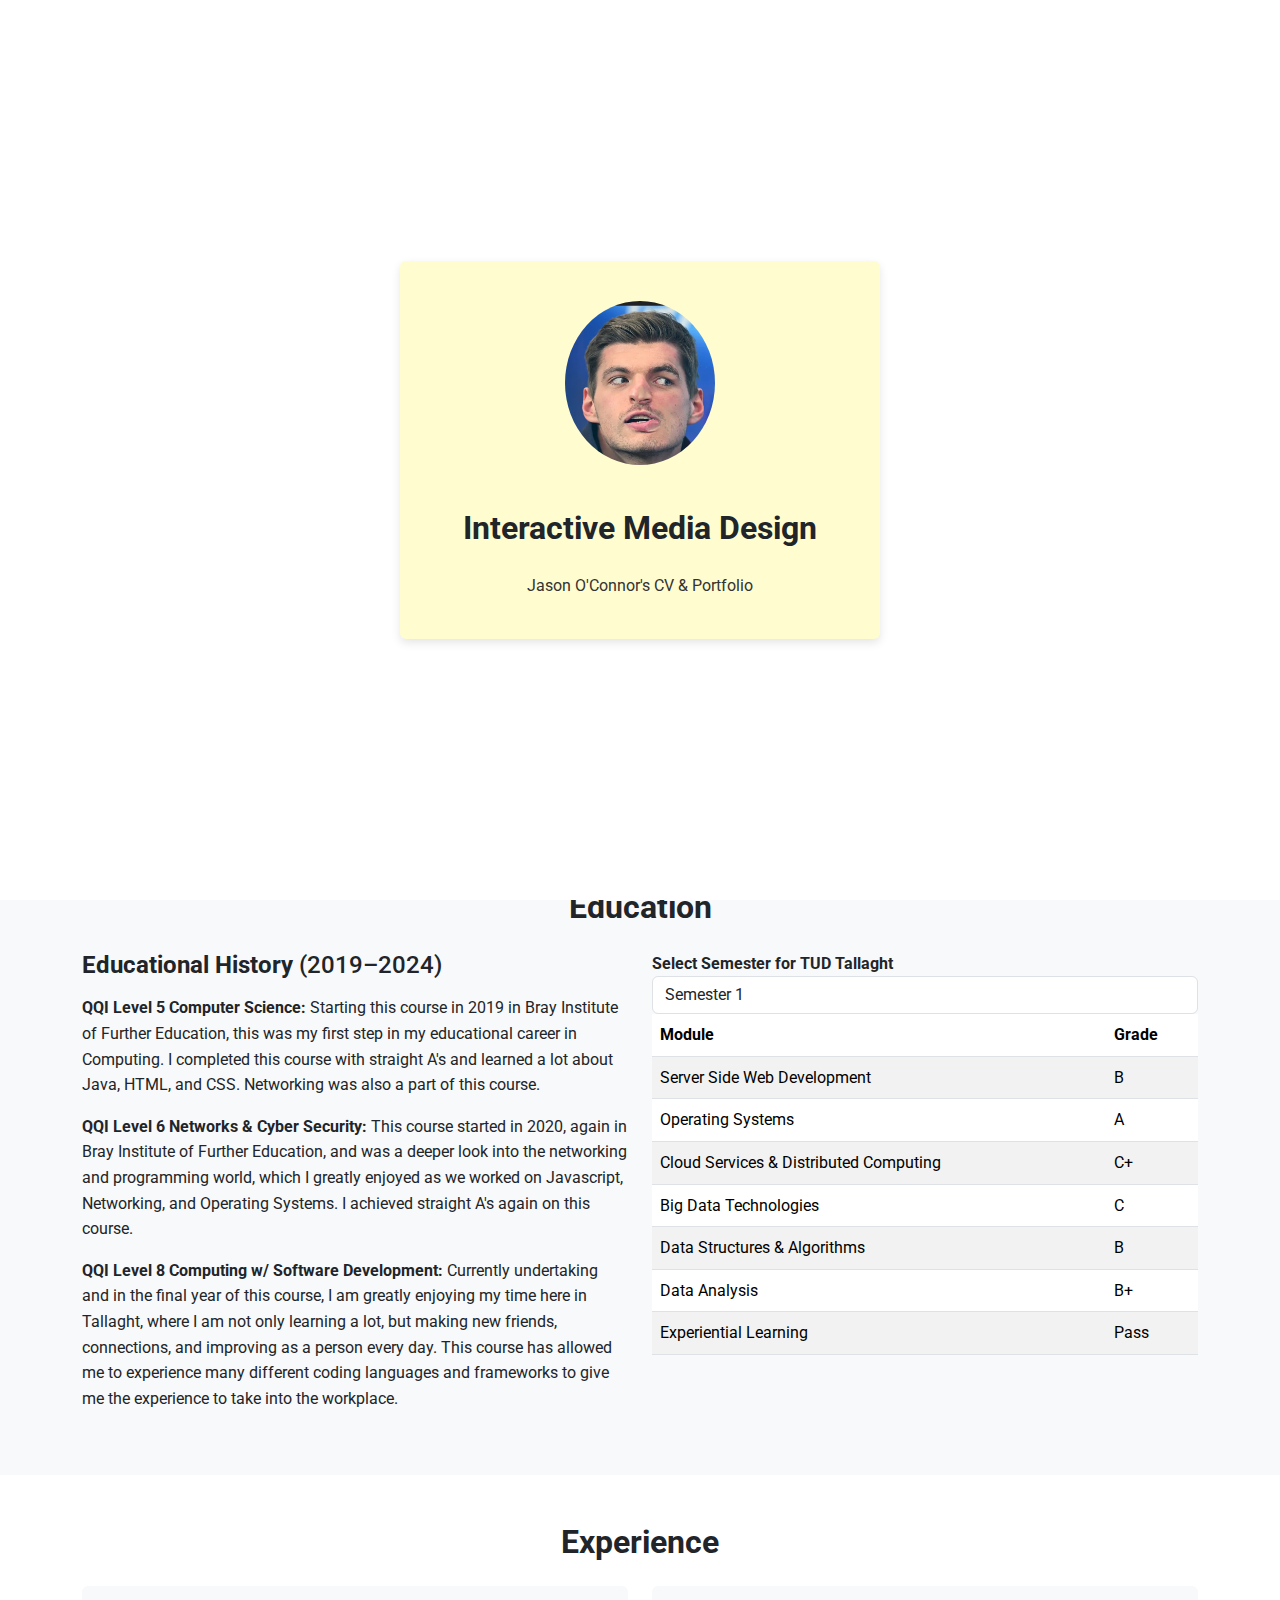
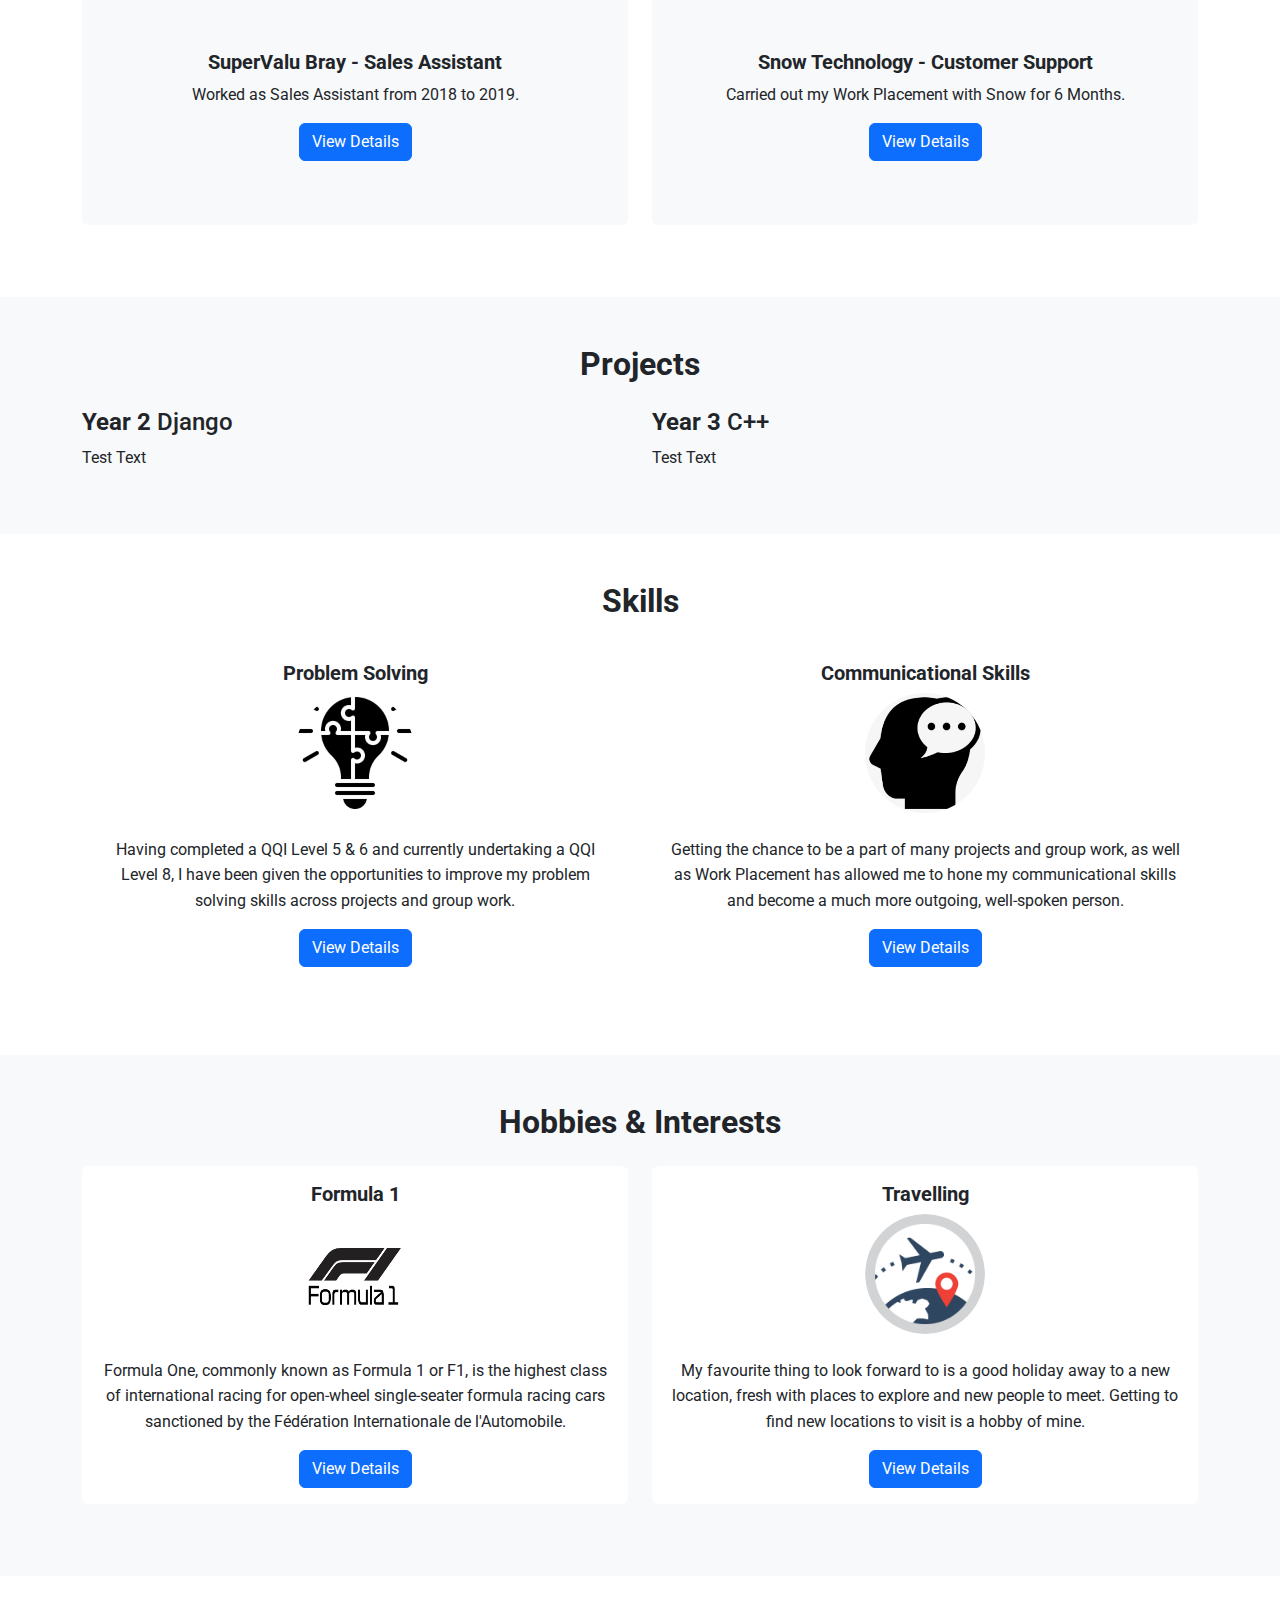
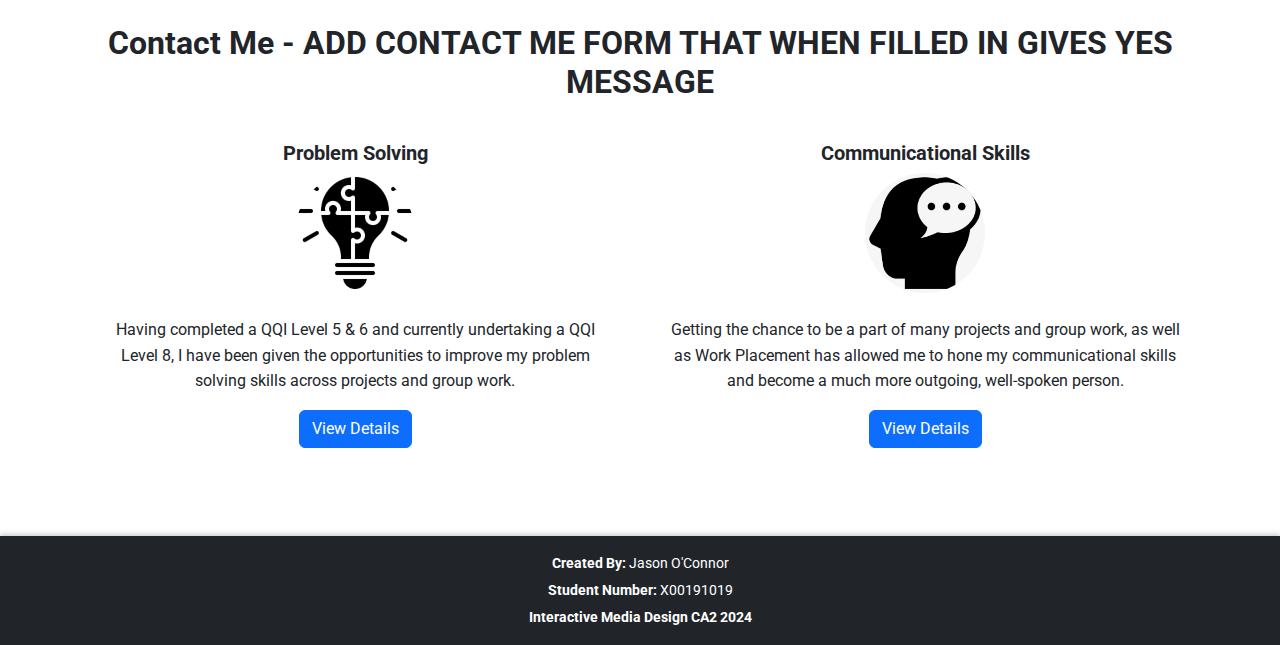
==== commit 05148b72: "Added Updated Skills Section, Added Contact Me, Removed Styles" ====
--- a/index.html
+++ b/index.html
@@ -23,8 +23,9 @@
             <img src="images/max.png" alt="Profile" class="rounded-circle mb-3" width="120">
             <h1 class="display-5 hero-title">Jason O'Connor</h1>
             <p class="lead hero-subtitle">Computing with Software Development</p>
-            <button class="btn btn-outline-light btn-lg hero-btn" data-bs-toggle="modal"
-                data-bs-target="#contactModal">Contact Me</button>
+            <button class="btn custom-btn btn-lg hero-btn" data-bs-toggle="modal" data-bs-target="#contactModal">
+                Contact Me
+            </button>
         </div>
     </header>
 
@@ -85,66 +86,11 @@
                     programming. Getting the chance to work with so many coding frameworks has opened my eyes to the
                     career possibilities I can pursue after completing my degree.
                 </p>
+                <p style="text-align: center;">After completing my Leaving Certificate, I spent 6 months working in SuperValu Bray, where I gained invaluable customer service experience, and learned a lot about the retail environment while improving my communicational skills greatly. 
+                    During my free time, I greatly enjoy watching Football and Formula 1, going for hikes or walks, and relaxing with card games like solitaire and Uno. </p>
             </div>
         </div>
     </section>
-
-    <!-- Add a Carousel Section -->
-    <section id="carousel" class="py-5 bg-dark">
-        <div class="container-fluid px-0"> <!-- Reduced container padding -->
-            <h2 class="text-center text-white mb-4">Image Carousel</h2>
-            <div id="portfolioCarousel" class="carousel slide" data-bs-ride="carousel" data-bs-interval="3000">
-                <!-- Indicators -->
-                <div class="carousel-indicators">
-                    <button type="button" data-bs-target="#portfolioCarousel" data-bs-slide-to="0"
-                        class="active"></button>
-                    <button type="button" data-bs-target="#portfolioCarousel" data-bs-slide-to="1"></button>
-                    <button type="button" data-bs-target="#portfolioCarousel" data-bs-slide-to="2"></button>
-                </div>
-
-                <!-- Carousel Items -->
-                <div class="carousel-inner">
-                    <div class="carousel-item active">
-                        <div class="carousel-image-container">
-                            <img src="images/max.png" class="d-block w-100 carousel-image" alt="Image 1">
-                            <div class="carousel-caption d-none d-md-block bg-dark bg-opacity-50 p-2">
-                                <p class="mb-0 text-white">Image 1 Description</p>
-                            </div>
-                        </div>
-                    </div>
-                    <div class="carousel-item">
-                        <div class="carousel-image-container">
-                            <img src="images/norris.jpg" class="d-block w-100 carousel-image" alt="Image 2">
-                            <div class="carousel-caption d-none d-md-block bg-dark bg-opacity-50 p-2">
-                                <p class="mb-0 text-white">Image 2 Description</p>
-                            </div>
-                        </div>
-                    </div>
-                    <div class="carousel-item">
-                        <div class="carousel-image-container">
-                            <img src="images/snow.png" class="d-block w-100 carousel-image" alt="Image 3">
-                            <div class="carousel-caption d-none d-md-block bg-dark bg-opacity-50 p-2">
-                                <p class="mb-0 text-white">Image 3 Description</p>
-                            </div>
-                        </div>
-                    </div>
-                </div>
-
-                <!-- Carousel Controls -->
-                <button class="carousel-control-prev" type="button" data-bs-target="#portfolioCarousel"
-                    data-bs-slide="prev">
-                    <span class="carousel-control-prev-icon" aria-hidden="true"></span>
-                    <span class="visually-hidden">Previous</span>
-                </button>
-                <button class="carousel-control-next" type="button" data-bs-target="#portfolioCarousel"
-                    data-bs-slide="next">
-                    <span class="carousel-control-next-icon" aria-hidden="true"></span>
-                    <span class="visually-hidden">Next</span>
-                </button>
-            </div>
-        </div>
-    </section>
-
 
     <!-- Creating the Education Grades Section -->
     <section id="education" class="py-5 bg-light">
@@ -152,14 +98,14 @@
             <h2 class="text-center mb-4">Education</h2>
             <div class="row">
                 <div class="col-md-6">
-                    <h4><b>TUD Tallaght</b> (2020–2024)</h4>
+                    <h4><b>Educational History</b> (2019–2024)</h4>
                     <p></p>
-                    <p><b>QQI Level 5 Computer Science:</b> Starting this course in 2019, this was my first step in my
+                    <p><b>QQI Level 5 Computer Science:</b> Starting this course in 2019 in Bray Institute of Further Education, this was my first step in my
                         educational career in Computing. I completed this course
                         with straight A's and learned a lot about Java, HTML, and CSS. Networking was also a part of
                         this course.
                     </p>
-                    <p><b>QQI Level 6 Networks & Cyber Security:</b> This course started in 2020 and was a deeper look
+                    <p><b>QQI Level 6 Networks & Cyber Security:</b> This course started in 2020, again in Bray Institute of Further Education, and was a deeper look
                         into the networking and programming world, which
                         I greatly enjoyed as we worked on Javascript, Networking, and Operating Systems. I achieved
                         straight A's again on this course.
@@ -172,8 +118,19 @@
                     </p>
                 </div>
                 <div class="col-md-6">
-                    <table class="table table-striped">
-                        <h4><b>Year 3</b> Grades</h4>
+                    <!-- Dropdown to select semester -->
+                    <label for="semesterSelect"><b>Select Semester for TUD Tallaght</b></label>
+                    <select id="semesterSelect" class="form-control" onchange="updateTable()">
+                        <option value="1">Semester 1</option>
+                        <option value="2">Semester 2</option>
+                        <option value="3">Semester 3</option>
+                        <option value="4">Semester 4</option>
+                        <option value="5">Semester 5</option>
+                        <option value="6">Semester 6</option>
+                    </select>
+                
+                    <!-- Table to display grades -->
+                    <table class="table table-striped" id="gradesTable">
                         <thead>
                             <tr>
                                 <th>Module</th>
@@ -181,16 +138,17 @@
                             </tr>
                         </thead>
                         <tbody>
+                            <!-- Semester 1 Grades by default -->
                             <tr>
                                 <td>Server Side Web Development</td>
                                 <td>B</td>
                             </tr>
                             <tr>
                                 <td>Operating Systems</td>
-                                <td>B</td>
-                            </tr>
-                            <tr>
-                                <td>Cloud Services & Distrubuted Computing</td>
+                                <td>A</td>
+                            </tr>
+                            <tr>
+                                <td>Cloud Services & Distributed Computing</td>
                                 <td>C+</td>
                             </tr>
                             <tr>
@@ -199,20 +157,92 @@
                             </tr>
                             <tr>
                                 <td>Data Structures & Algorithms</td>
-                                <td>B-</td>
+                                <td>B</td>
                             </tr>
                             <tr>
                                 <td>Data Analysis</td>
-                                <td>B</td>
-                            </tr>
-                            <tr>
-                                <td>Eperiential Learning</td>
+                                <td>B+</td>
+                            </tr>
+                            <tr>
+                                <td>Experiential Learning</td>
                                 <td>Pass</td>
                             </tr>
                         </tbody>
                     </table>
                 </div>
-            </div>
+                
+                <script>
+                    const gradesData = {
+                        1: [
+                            { module: "Computer Architecture", grade: "B+" },
+                            { module: "Critical Skills Development", grade: "A" },
+                            { module: "Business & Information Systems", grade: "B+" },
+                            { module: "Discrete Mathematics 1", grade: "B" },
+                            { module: "Software Development 1", grade: "B+" },
+                            { module: "Visual Design & User Experience", grade: "B" }
+                        ],
+                        2: [
+                            { module: "Social Media Communications", grade: "A" },
+                            { module: "Database Fundamentals", grade: "B" },
+                            { module: "Operating Systems Fundamentals", grade: "A" },
+                            { module: "Statistics", grade: "B+" },
+                            { module: "Software Development 2", grade: "B-" },
+                            { module: "Systems Analysis", grade: "A" }
+                        ],
+                        3: [
+                            { module: "Advanced Database Technologies", grade: "B-" },
+                            { module: "Discrete Mathematics 2", grade: "B" },
+                            { module: "Network Fundamentals", grade: "B" },
+                            { module: "Software Quality Assurance", grade: "B+" },
+                            { module: "Software Development 3", grade: "B" },
+                            { module: "Client-Side Web Development", grade: "B" }
+                        ],
+                        4: [
+                            { module: "Data Administration", grade: "B" },
+                            { module: "Management Science", grade: "B" },
+                            { module: "Routing & Switching", grade: "B+" },
+                            { module: "Information Security", grade: "B" },
+                            { module: "Software Development 4", grade: "B" },
+                            { module: "Project", grade: "B-" }
+                        ],
+                        5: [
+                            { module: "Server-Side Web Development", grade: "B" },
+                            { module: "Operating Systems", grade: "C" },
+                            { module: "Cloud Services & Computing", grade: "C+" },
+                            { module: "Big Data Technologies", grade: "C" },
+                            { module: "Data Structures & Alrogithms", grade: "B-" },
+                            { module: "Data Analysis", grade: "B" }
+                        ],
+                        6: [
+                            { module: "Work Placement", grade: "Pass" }
+                        ]
+                    };
+                
+                    function updateTable() {
+                        const semester = document.getElementById("semesterSelect").value;
+                        const table = document.getElementById("gradesTable");
+                        const tbody = table.getElementsByTagName("tbody")[0];
+                        
+                        // Clear the table body
+                        tbody.innerHTML = "";
+                
+                        // Get the grades for the selected semester
+                        const selectedSemesterGrades = gradesData[semester];
+                
+                        // Update the table with the new grades
+                        selectedSemesterGrades.forEach(grade => {
+                            const row = tbody.insertRow();
+                            const cell1 = row.insertCell(0);
+                            const cell2 = row.insertCell(1);
+                            cell1.textContent = grade.module;
+                            cell2.textContent = grade.grade;
+                        });
+                
+                        // Update the table heading
+                        table.querySelector("h4").innerHTML = `<b>Semester ${semester}</b> Grades`;
+                    }
+                </script>
+                
         </div>
     </section>
 
@@ -399,8 +429,9 @@
                 <div class="col-md-6">
                     <div class="card mb-4">
                         <div class="card-body">
-                            <h5 class="card-title"><b>Formula 1</b></h5>
-                            <p class="card-text">Four Time World Champion</p>
+                            <h5 class="card-title"><b>Problem Solving</b></h5>
+                            <img src="images/idea.jpg" alt="Profile Image" class="rounded-circle mb-4" width="120" height="120">
+                            <p class="card-text">Having completed a QQI Level 5 & 6 and currently undertaking a QQI Level 8, I have been given the opportunities to improve my problem solving skills across projects and group work.</p>
                             <button class="btn btn-primary" data-bs-toggle="modal" data-bs-target="#formula1Modal">View
                                 Details</button>
                         </div>
@@ -411,8 +442,9 @@
                 <div class="col-md-6">
                     <div class="card mb-4">
                         <div class="card-body">
-                            <h5 class="card-title"><b>Sim Racing</b></h5>
-                            <p class="card-text">Hundreds of Hours in Front of a Monitor</p>
+                            <h5 class="card-title"><b>Communicational Skills</b></h5>
+                            <img src="images/talk.png" alt="Profile Image" class="rounded-circle mb-4" width="120" height="120">
+                            <p class="card-text">Getting the chance to be a part of many projects and group work, as well as Work Placement has allowed me to hone my communicational skills and become a much more outgoing, well-spoken person.</p>
                             <button class="btn btn-primary" data-bs-toggle="modal" data-bs-target="#simRacingModal">View
                                 Details</button>
                         </div>
@@ -422,6 +454,55 @@
         </div>
     </section>
 
+    <!-- Creating Skills Modal -->
+    <div class="modal fade" id="formula1Modal" tabindex="-1" aria-labelledby="formula1ModalLabel" aria-hidden="true">
+        <div class="modal-dialog modal-lg">
+            <div class="modal-content">
+                <div class="modal-header">
+                    <h3 class="modal-title" id="formula1ModalLabel"><b>Communicational Skills</b></h3>
+                    <button type="button" class="btn-close" data-bs-dismiss="modal" aria-label="Close"></button>
+                </div>
+                <div class="modal-body d-flex">
+                    <img src="images/idea.jpg" alt="Idea" class="img-fluid me-3"
+                        style="width: 50%; border-radius: 10px;">
+                    <div>
+                        <p>Watching Formula 1 is passion of mine, especially following iconic drivers like Max Verstappen and upcoming talents like Oscar Piastri. It combines cutting-edge technology from Workday, team strategy, and the thrill
+                            of high-speed racing.</p>
+                        <ul>
+                            <li>Demonstrates your ability to think critically, analyze situations, and devise effective solutions.</li>
+                            <li>Employers value this skill because it shows you're proactive and resourceful, especially in challenging situations.</li>
+                            <li>Improved this skill during many group and project works.</li>
+                        </ul>
+                    </div>
+                </div>
+            </div>
+        </div>
+    </div>
+
+    <!-- Creating Communicational Modal -->
+    <div class="modal fade" id="simRacingModal" tabindex="-1" aria-labelledby="simRacingModalLabel" aria-hidden="true">
+        <div class="modal-dialog modal-lg">
+            <div class="modal-content">
+                <div class="modal-header">
+                    <h3 class="modal-title" id="simRacingModalLabel"><b>Travelling</b></h3>
+                    <button type="button" class="btn-close" data-bs-dismiss="modal" aria-label="Close"></button>
+                </div>
+                <div class="modal-body d-flex">
+                    <img src="images/beach.png" alt="Beach" class="img-fluid me-3"
+                        style="width: 100%; border-radius: 10px;">
+                    <div>
+                        <p>Since starting my educational journey in college, I have ensured I keep a good balance of work and travel, where during my free time I try and travel to new places and experience many cultures. Recently, I have been spending time travelling to London to see Tottenham Hotspur FC, and last year my family and I visited the United States to see Disneyland.</p>
+                        <ul>
+                            <li>Travel to many places to experience cultures of all kinds.</li>
+                            <li>Enjoy travelling on a budget, making the most of cheaper trips.</li>
+                            <li>Feel travelling is hugely important for mental health.</li>
+                        </ul>
+                    </div>
+                </div>
+            </div>
+        </div>
+    </div>
+
     <!-- Creating the Hobbies Section -->
     <section id="hobbies" class="py-5 bg-light">
         <div class="container">
@@ -433,7 +514,8 @@
                     <div class="card mb-4">
                         <div class="card-body">
                             <h5 class="card-title"><b>Formula 1</b></h5>
-                            <p class="card-text">Four Time World Champion</p>
+                            <img src="images/F1.jpg" alt="Profile Image" class="rounded-circle mb-4" width="120" height="120">
+                            <p class="card-text">Formula One, commonly known as Formula 1 or F1, is the highest class of international racing for open-wheel single-seater formula racing cars sanctioned by the Fédération Internationale de l'Automobile.</p>
                             <button class="btn btn-primary" data-bs-toggle="modal" data-bs-target="#formula1Modal">View
                                 Details</button>
                         </div>
@@ -444,8 +526,9 @@
                 <div class="col-md-6">
                     <div class="card mb-4">
                         <div class="card-body">
-                            <h5 class="card-title"><b>Sim Racing</b></h5>
-                            <p class="card-text">Hundreds of Hours in Front of a Monitor</p>
+                            <h5 class="card-title"><b>Travelling</b></h5>
+                            <img src="images/Travel.png" alt="Profile Image" class="rounded-circle mb-4" width="120">
+                            <p class="card-text">My favourite thing to look forward to is a good holiday away to a new location, fresh with places to explore and new people to meet. Getting to find new locations to visit is a hobby of mine.</p>
                             <button class="btn btn-primary" data-bs-toggle="modal" data-bs-target="#simRacingModal">View
                                 Details</button>
                         </div>
@@ -460,19 +543,18 @@
         <div class="modal-dialog modal-lg">
             <div class="modal-content">
                 <div class="modal-header">
-                    <h5 class="modal-title" id="formula1ModalLabel"><b>Formula 1</b></h5>
-                    <button type="button" class="btn-close" data-bs-dismiss="modal" aria-label="Close"></button>
-                </div>
-                <div class="modal-body d-flex">
-                    <img src="images/norris.jpg" alt="Formula 1" class="img-fluid me-3"
+                    <h3 class="modal-title" id="formula1ModalLabel"><b>Formula 1</b></h3>
+                    <button type="button" class="btn-close" data-bs-dismiss="modal" aria-label="Close"></button>
+                </div>
+                <div class="modal-body d-flex">
+                    <img src="images/Max1.png" alt="Formula 1" class="img-fluid me-3"
                         style="width: 50%; border-radius: 10px;">
                     <div>
-                        <p>Formula 1 has always been a passion of mine, especially following iconic drivers like Michael
-                            Schumacher and Lewis Hamilton. It combines cutting-edge technology, strategy, and the thrill
+                        <p>Watching Formula 1 is passion of mine, especially following iconic drivers like Max Verstappen and upcoming talents like Oscar Piastri. It combines cutting-edge technology from Workday, team strategy, and the thrill
                             of high-speed racing.</p>
                         <ul>
-                            <li>Attended multiple Grand Prix events in person.</li>
-                            <li>Studied aerodynamics and race strategies as a hobby.</li>
+                            <li>Attended multiple Grand Prix events in person, such as Zandvoort and Imola.</li>
+                            <li>Learned a lot about cars, like environmental effects on performance.</li>
                             <li>Supporter of sustainable developments in motorsport.</li>
                         </ul>
                     </div>
@@ -486,20 +568,18 @@
         <div class="modal-dialog modal-lg">
             <div class="modal-content">
                 <div class="modal-header">
-                    <h5 class="modal-title" id="simRacingModalLabel"><b>Sim Racing</b></h5>
-                    <button type="button" class="btn-close" data-bs-dismiss="modal" aria-label="Close"></button>
-                </div>
-                <div class="modal-body d-flex">
-                    <img src="images/norris.jpg" alt="Sim Racing" class="img-fluid me-3"
-                        style="width: 50%; border-radius: 10px;">
+                    <h3 class="modal-title" id="simRacingModalLabel"><b>Travelling</b></h3>
+                    <button type="button" class="btn-close" data-bs-dismiss="modal" aria-label="Close"></button>
+                </div>
+                <div class="modal-body d-flex">
+                    <img src="images/beach.png" alt="Beach" class="img-fluid me-3"
+                        style="width: 100%; border-radius: 10px;">
                     <div>
-                        <p>Sim racing is more than a game; it's a blend of skill, precision, and determination. Over the
-                            years, I've spent countless hours perfecting my craft in virtual racing simulators like
-                            iRacing and Assetto Corsa.</p>
+                        <p>Since starting my educational journey in college, I have ensured I keep a good balance of work and travel, where during my free time I try and travel to new places and experience many cultures. Recently, I have been spending time travelling to London to see Tottenham Hotspur FC, and last year my family and I visited the United States to see Disneyland.</p>
                         <ul>
-                            <li>Built a custom racing simulator rig at home.</li>
-                            <li>Participated in competitive online leagues.</li>
-                            <li>Improved real-world driving skills through simulation.</li>
+                            <li>Travel to many places to experience cultures of all kinds.</li>
+                            <li>Enjoy travelling on a budget, making the most of cheaper trips.</li>
+                            <li>Feel travelling is hugely important for mental health.</li>
                         </ul>
                     </div>
                 </div>
@@ -507,10 +587,40 @@
         </div>
     </div>
 
-
-    <!-- Creating the References Section -->
-
-
+    <!-- Creating the Contact Me Section -->
+    <section id="skills" class="py-5">
+        <div class="container">
+            <h2 class="text-center mb-4">Contact Me - ADD CONTACT ME FORM THAT WHEN FILLED IN GIVES YES MESSAGE</h2>
+            <div class="row">
+
+                <!-- Formula 1 Hobby -->
+                <div class="col-md-6">
+                    <div class="card mb-4">
+                        <div class="card-body">
+                            <h5 class="card-title"><b>Problem Solving</b></h5>
+                            <img src="images/idea.jpg" alt="Profile Image" class="rounded-circle mb-4" width="120" height="120">
+                            <p class="card-text">Having completed a QQI Level 5 & 6 and currently undertaking a QQI Level 8, I have been given the opportunities to improve my problem solving skills across projects and group work.</p>
+                            <button class="btn btn-primary" data-bs-toggle="modal" data-bs-target="#formula1Modal">View
+                                Details</button>
+                        </div>
+                    </div>
+                </div>
+
+                <!-- Sim Racing Hobby -->
+                <div class="col-md-6">
+                    <div class="card mb-4">
+                        <div class="card-body">
+                            <h5 class="card-title"><b>Communicational Skills</b></h5>
+                            <img src="images/talk.png" alt="Profile Image" class="rounded-circle mb-4" width="120" height="120">
+                            <p class="card-text">Getting the chance to be a part of many projects and group work, as well as Work Placement has allowed me to hone my communicational skills and become a much more outgoing, well-spoken person.</p>
+                            <button class="btn btn-primary" data-bs-toggle="modal" data-bs-target="#simRacingModal">View
+                                Details</button>
+                        </div>
+                    </div>
+                </div>
+            </div>
+        </div>
+    </section>
 
     <!-- Creating the Contact Me Popup Menu -->
     <div class="modal fade" id="contactModal" tabindex="-1" aria-labelledby="contactModalLabel" aria-hidden="true">
--- a/css/styles.css
+++ b/css/styles.css
@@ -258,56 +258,14 @@
     box-shadow: 0px -2px 5px rgba(0, 0, 0, 0.2); /* Subtle shadow effect */
 }
 
-/* ================== */
-/* Carousel Section Styling */
-#carousel {
-    padding-top: 3rem;
-    padding-bottom: 3rem;
-}
-
-.carousel {
-    border-radius: 10px; /* Reduced border radius */
-    overflow: hidden; /* Ensures clean edges */
-}
-
-.carousel-image-container {
-    width: 100%;
-    height: 400px; /* Fixed height for all images */
-    overflow: hidden;
-}
-
-.carousel-image {
-    width: 100%;
-    height: 100%;
-    object-fit: cover;
-    transition: transform 0.5s ease; /* Smooth scaling effect on hover */
-}
-
-.carousel-image:hover {
-    transform: scale(1.05); /* Slight zoom on hover */
-}
-
-.carousel-caption {
-    bottom: 10%;
-    left: 0;
-    right: 0;
-    padding: 10px;
-    text-align: center;
-}
-
-/* Smooth scrolling and reduced padding for indicators */
-.carousel-indicators button {
-    width: 10px;
-    height: 10px;
-    border-radius: 50%;
+.custom-btn {
     background-color: white;
-    opacity: 0.6;
-}
-
-.carousel-indicators button.active {
-    opacity: 1;
-}
-
-p {
-    text-align: center;
+    color: black;
+    border: 1px solid black;
+}
+
+.custom-btn:hover {
+    background-color: black;
+    color: white;
+    border: 1px solid white;
 }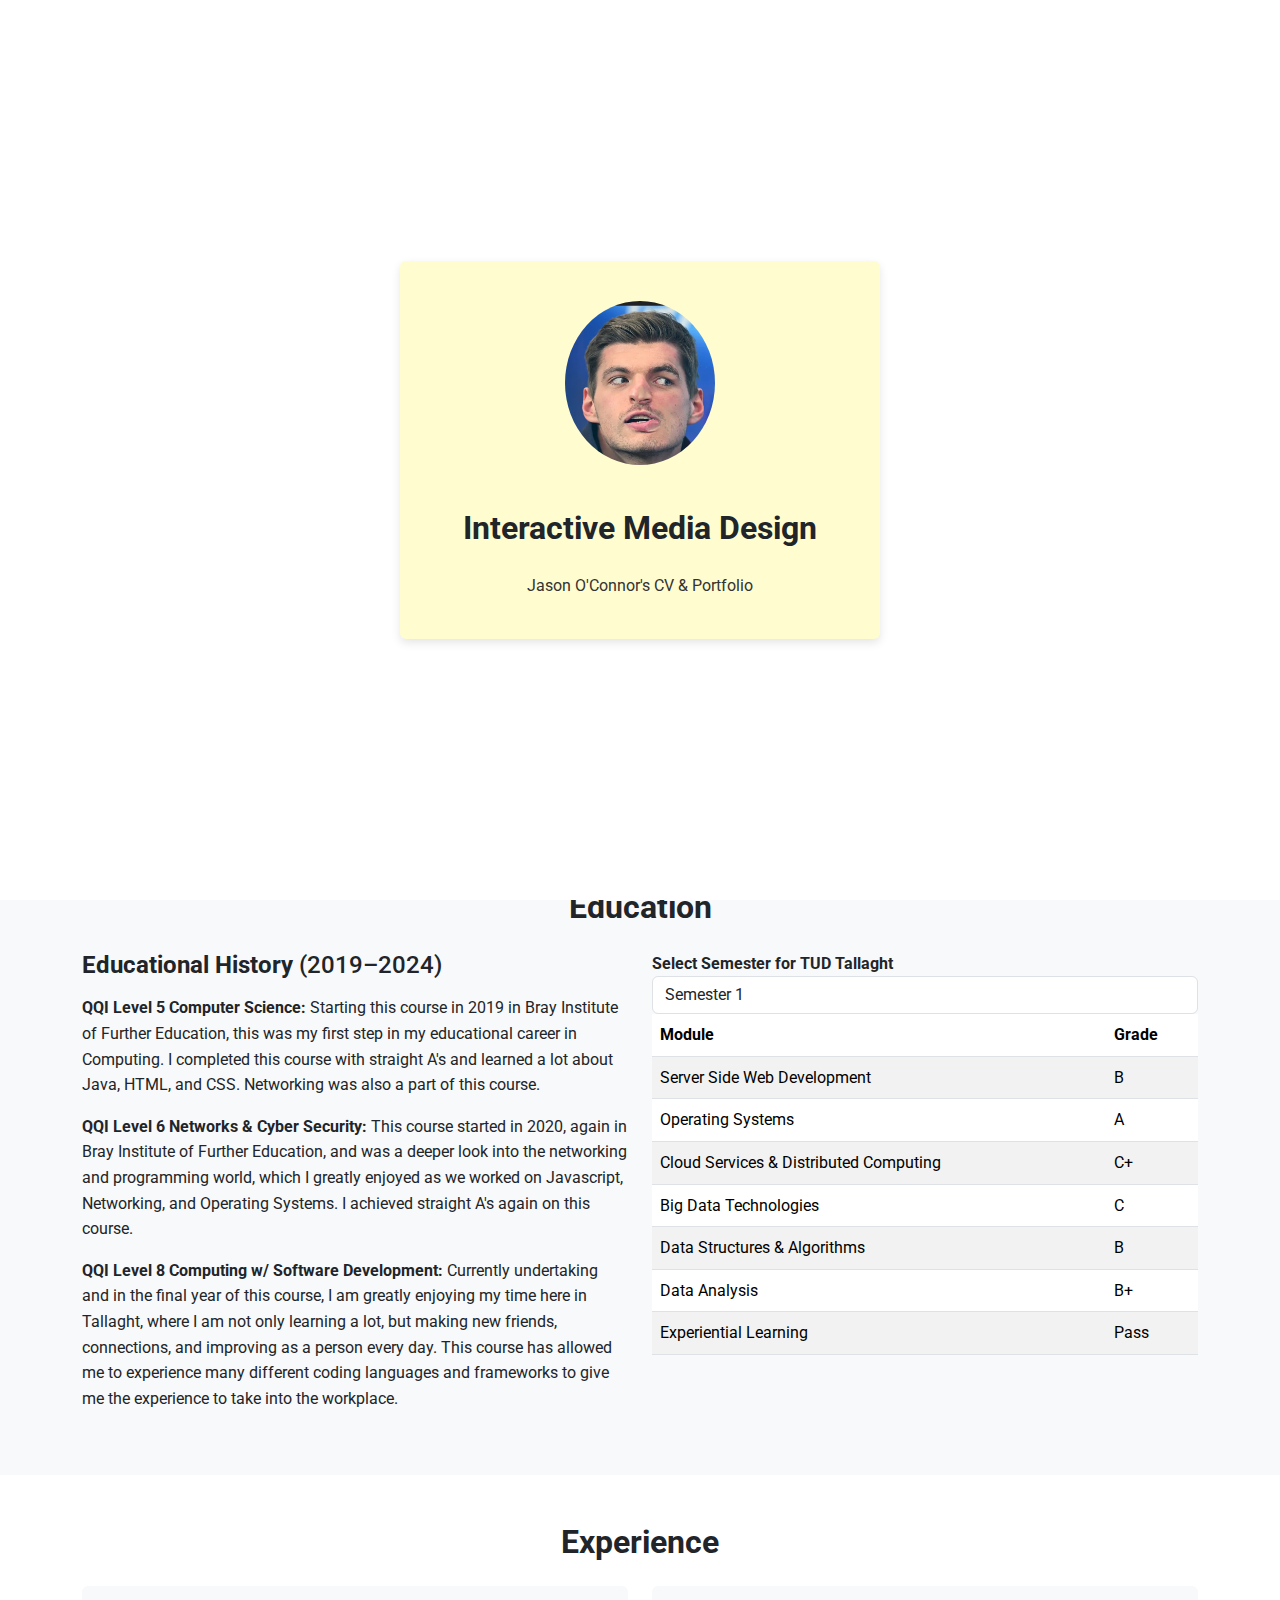
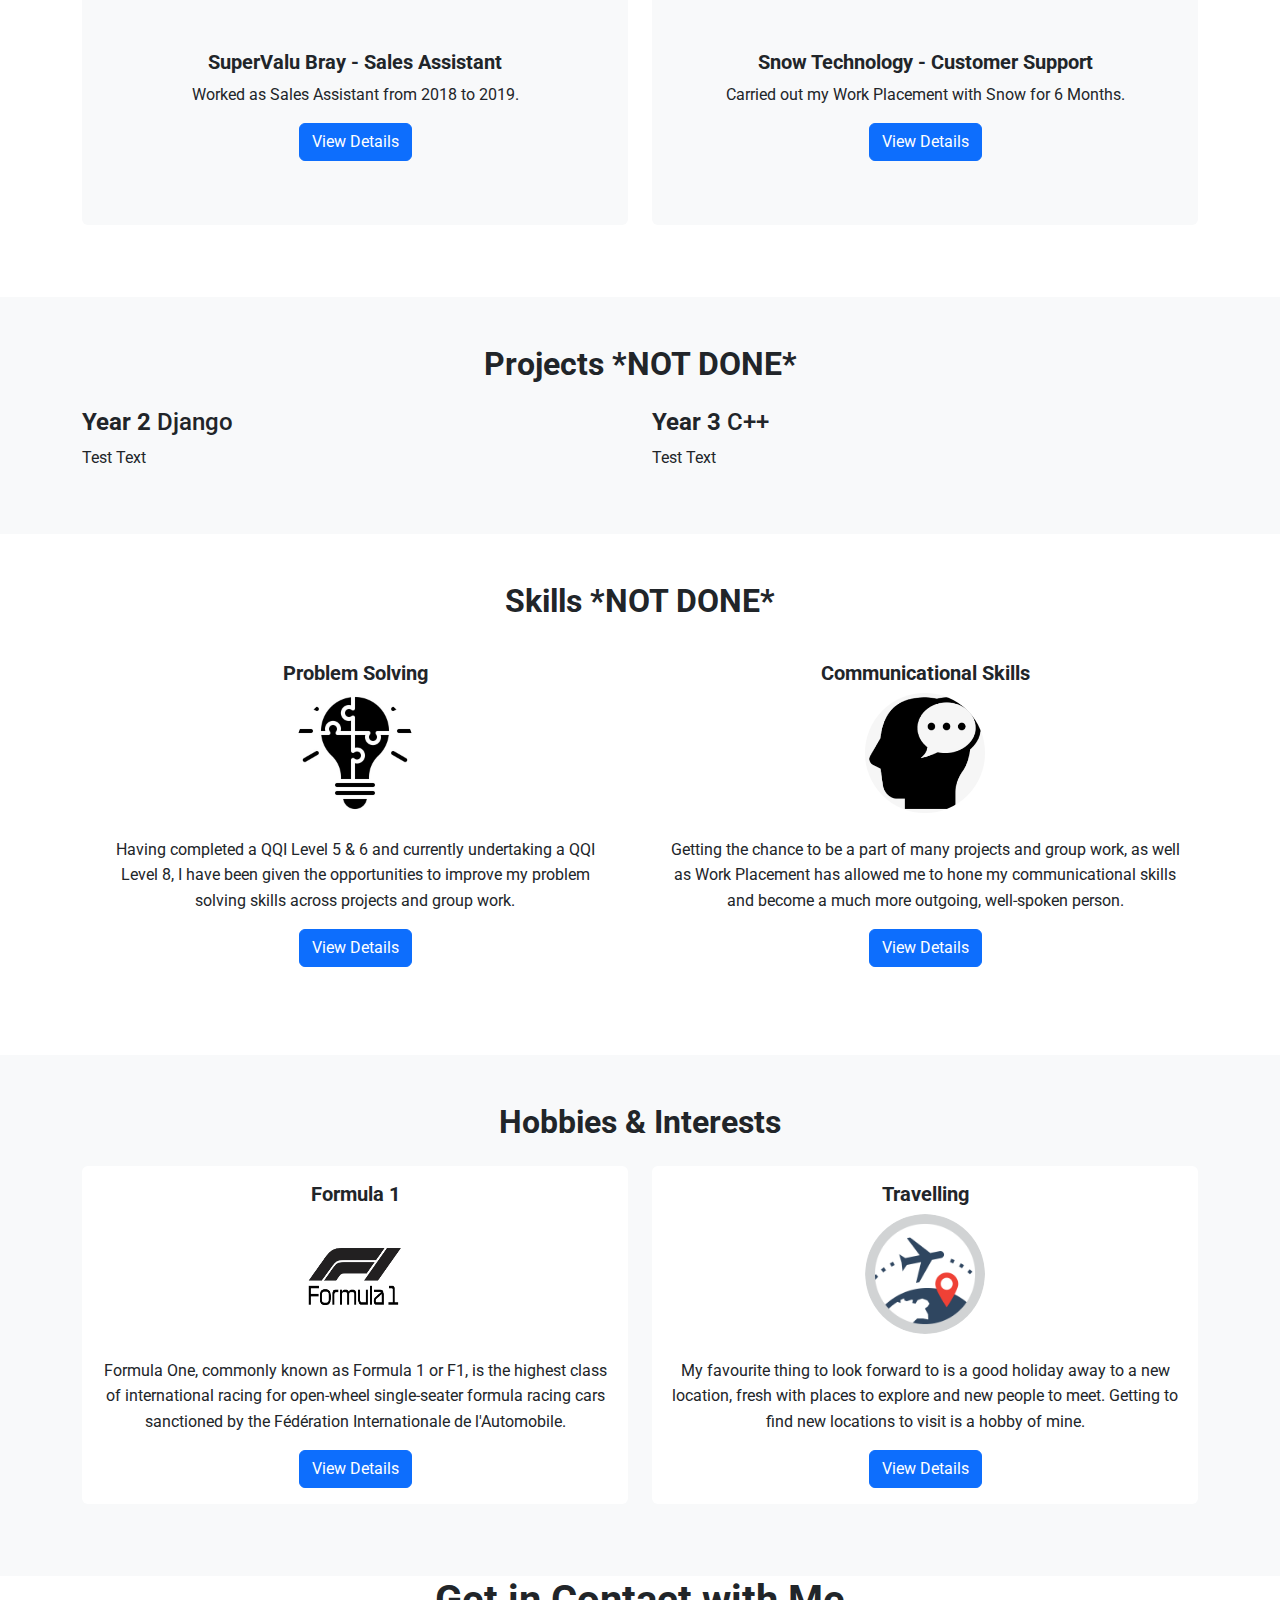
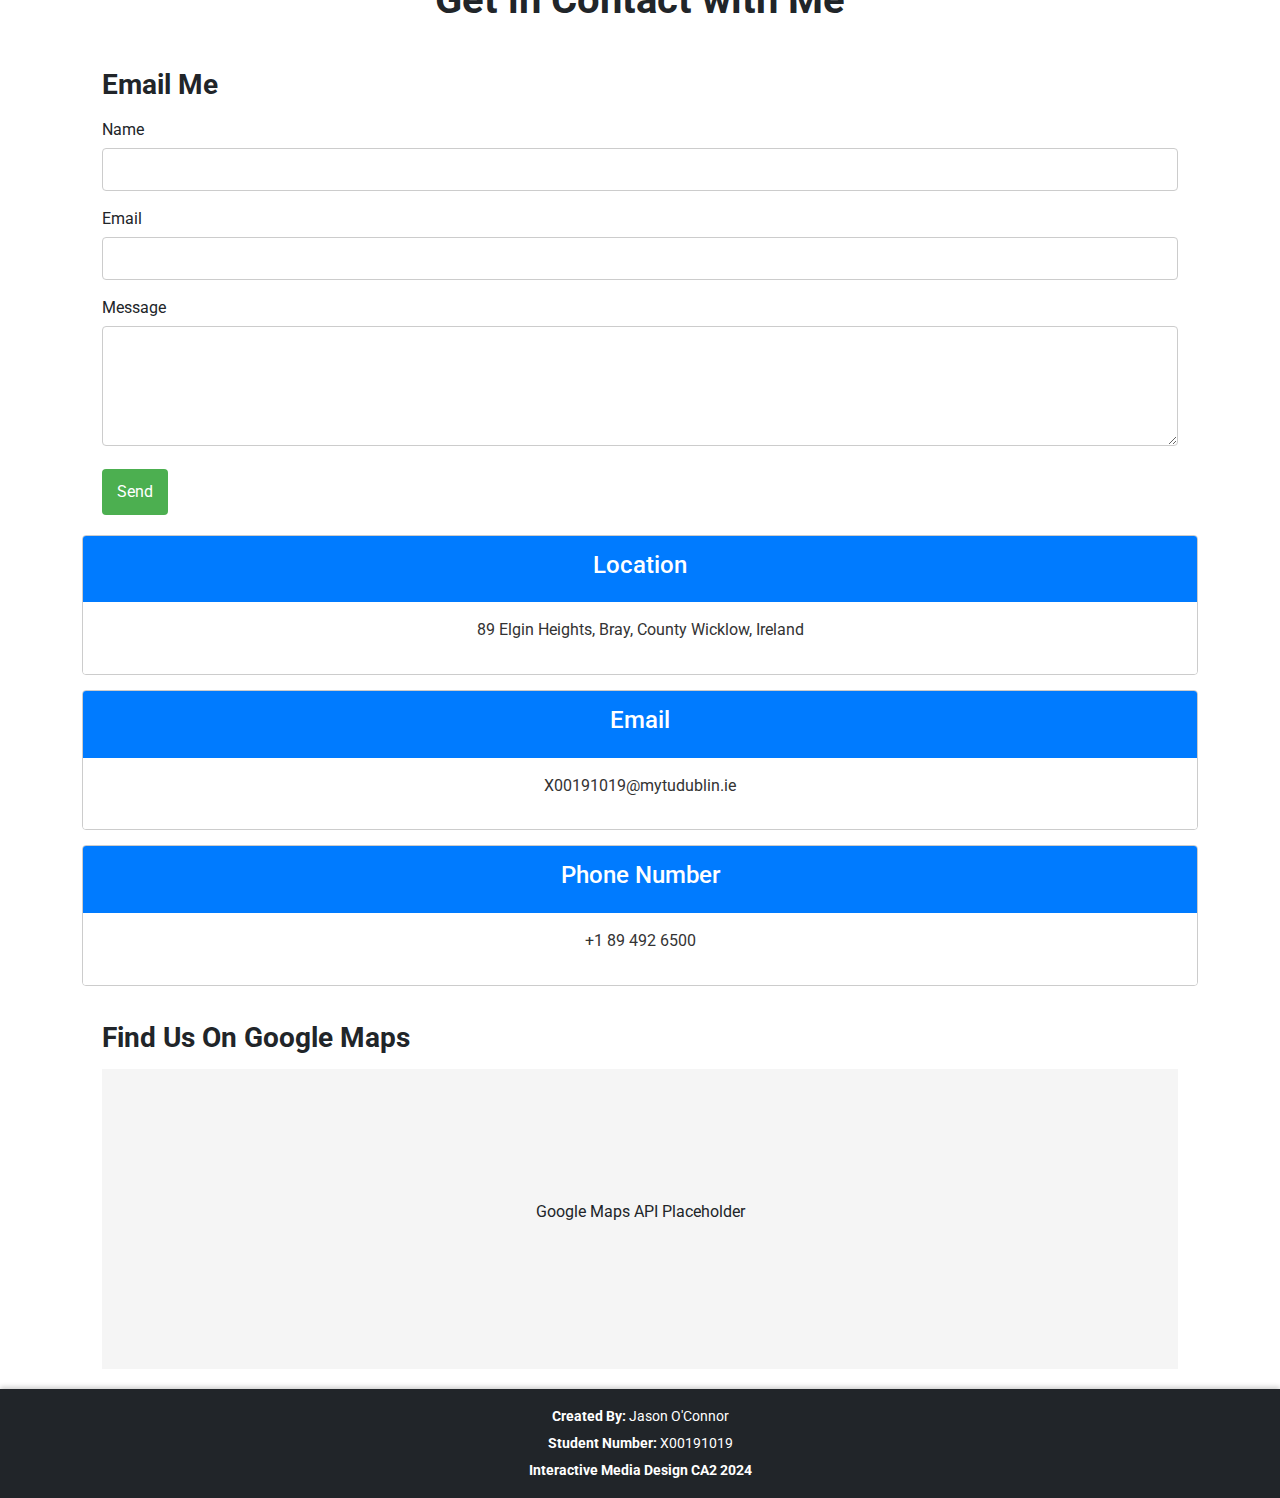
==== commit ba576a06: "Added Contact Me Section, Email, Google Maps" ====
--- a/index.html
+++ b/index.html
@@ -351,7 +351,7 @@
     <!-- Creating the Projects Section -->
     <section id="projects" class="py-5 bg-light">
         <div class="container">
-            <h2 class="text-center mb-4">Projects</h2>
+            <h2 class="text-center mb-4">Projects *NOT DONE*</h2>
             <div class="row">
                 <div class="col-md-6">
                     <h4><b>Year 2</b> Django </h4>
@@ -422,10 +422,10 @@
     <!-- Creating the Skills Section -->
     <section id="skills" class="py-5">
         <div class="container">
-            <h2 class="text-center mb-4">Skills</h2>
+            <h2 class="text-center mb-4">Skills *NOT DONE*</h2>
             <div class="row">
 
-                <!-- Formula 1 Hobby -->
+                <!-- Problem Solving Skills -->
                 <div class="col-md-6">
                     <div class="card mb-4">
                         <div class="card-body">
@@ -438,7 +438,7 @@
                     </div>
                 </div>
 
-                <!-- Sim Racing Hobby -->
+                <!-- Communicational Skills -->
                 <div class="col-md-6">
                     <div class="card mb-4">
                         <div class="card-body">
@@ -454,7 +454,7 @@
         </div>
     </section>
 
-    <!-- Creating Skills Modal -->
+    <!-- Creating Problem Solving Modal -->
     <div class="modal fade" id="formula1Modal" tabindex="-1" aria-labelledby="formula1ModalLabel" aria-hidden="true">
         <div class="modal-dialog modal-lg">
             <div class="modal-content">
@@ -588,39 +588,68 @@
     </div>
 
     <!-- Creating the Contact Me Section -->
-    <section id="skills" class="py-5">
-        <div class="container">
-            <h2 class="text-center mb-4">Contact Me - ADD CONTACT ME FORM THAT WHEN FILLED IN GIVES YES MESSAGE</h2>
-            <div class="row">
-
-                <!-- Formula 1 Hobby -->
-                <div class="col-md-6">
-                    <div class="card mb-4">
-                        <div class="card-body">
-                            <h5 class="card-title"><b>Problem Solving</b></h5>
-                            <img src="images/idea.jpg" alt="Profile Image" class="rounded-circle mb-4" width="120" height="120">
-                            <p class="card-text">Having completed a QQI Level 5 & 6 and currently undertaking a QQI Level 8, I have been given the opportunities to improve my problem solving skills across projects and group work.</p>
-                            <button class="btn btn-primary" data-bs-toggle="modal" data-bs-target="#formula1Modal">View
-                                Details</button>
-                        </div>
-                    </div>
-                </div>
-
-                <!-- Sim Racing Hobby -->
-                <div class="col-md-6">
-                    <div class="card mb-4">
-                        <div class="card-body">
-                            <h5 class="card-title"><b>Communicational Skills</b></h5>
-                            <img src="images/talk.png" alt="Profile Image" class="rounded-circle mb-4" width="120" height="120">
-                            <p class="card-text">Getting the chance to be a part of many projects and group work, as well as Work Placement has allowed me to hone my communicational skills and become a much more outgoing, well-spoken person.</p>
-                            <button class="btn btn-primary" data-bs-toggle="modal" data-bs-target="#simRacingModal">View
-                                Details</button>
-                        </div>
-                    </div>
-                </div>
-            </div>
-        </div>
-    </section>
+    <div class="container">
+        <h1 class="text-center mb-4">Get in Contact with Me</h1>
+        <!-- First Column: Email Me -->
+        <div class="column">
+            <h3>Email Me</h3>
+            <form id="emailForm" onsubmit="sendEmail(event)">
+                <div class="form-group">
+                    <label for="name">Name</label>
+                    <input type="text" id="name" required />
+                </div>
+                <div class="form-group">
+                    <label for="email">Email</label>
+                    <input type="email" id="email" required />
+                </div>
+                <div class="form-group">
+                    <label for="message">Message</label>
+                    <textarea id="message" rows="4" required></textarea>
+                </div>
+                <button type="submit" class="button">Send</button>
+                <div id="successMessage" class="success-message">
+                    Email Sent, Thank You for Getting in Contact!
+                </div>
+            </form>
+        </div>
+
+        <div class="contact-box-container">
+            <div class="contact-box">
+                <div class="top">
+                    <h4>Location</h4>
+                </div>
+                <div class="bottom">
+                    <p>89 Elgin Heights, Bray, County Wicklow, Ireland</p>
+                </div>
+            </div>
+        
+            <div class="contact-box">
+                <div class="top">
+                    <h4>Email</h4>
+                </div>
+                <div class="bottom">
+                    <p>X00191019@mytudublin.ie</p>
+                </div>
+            </div>
+        
+            <div class="contact-box">
+                <div class="top">
+                    <h4>Phone Number</h4>
+                </div>
+                <div class="bottom">
+                    <p>+1 89 492 6500</p>
+                </div>
+            </div>
+        </div>
+
+        <!-- Third Column: Find Us On Google Maps -->
+        <div class="column">
+            <h3>Find Us On Google Maps</h3>
+            <div style="width: 100%; height: 300px; background-color: #f5f5f5; display: flex; align-items: center; justify-content: center;">
+                <p>Google Maps API Placeholder</p>
+            </div>
+        </div>
+    </div>
 
     <!-- Creating the Contact Me Popup Menu -->
     <div class="modal fade" id="contactModal" tabindex="-1" aria-labelledby="contactModalLabel" aria-hidden="true">
--- a/css/styles.css
+++ b/css/styles.css
@@ -268,4 +268,81 @@
     background-color: black;
     color: white;
     border: 1px solid white;
+}
+
+/* Contact Me Section */
+/* ================== */
+
+.column {
+    flex: 1;
+    padding: 20px;
+    box-sizing: border-box;
+}
+.column h3 {
+    margin-bottom: 15px;
+}
+.form-group {
+    margin-bottom: 15px;
+}
+.form-group label {
+    display: block;
+    margin-bottom: 5px;
+}
+.form-group input, .form-group textarea {
+    width: 100%;
+    padding: 8px;
+    box-sizing: border-box;
+    border: 1px solid #ccc;
+    border-radius: 4px;
+}
+.button {
+    background-color: #4CAF50;
+    color: white;
+    border: none;
+    padding: 10px 15px;
+    border-radius: 4px;
+    cursor: pointer;
+}
+.button:hover {
+    background-color: #45a049;
+}
+.success-message {
+    display: none;
+    margin-top: 15px;
+    padding: 10px;
+    background-color: #d4edda;
+    color: #155724;
+    border: 1px solid #c3e6cb;
+    border-radius: 4px;
+}
+.contact-box {
+    border: 1px solid #ccc;
+    border-radius: 4px;
+    overflow: hidden;
+    margin-bottom: 15px;
+    background-color: white;
+}
+
+.contact-box .top {
+    background-color: #007bff;
+    color: white;
+    padding: 15px;
+    text-align: center;
+}
+.contact-box .bottom {
+    background-color: white;
+    padding: 15px;
+    text-align: center;
+    color: #333;
+}
+
+/* Ensure the contact boxes are the same width as before */
+.contact-box-container {
+    display: flex;
+    flex-direction: column;
+}
+
+.contact-box-container .contact-box {
+    max-width: 100%; /* Ensure they stay full width within their container */
+    width: 100%;
 }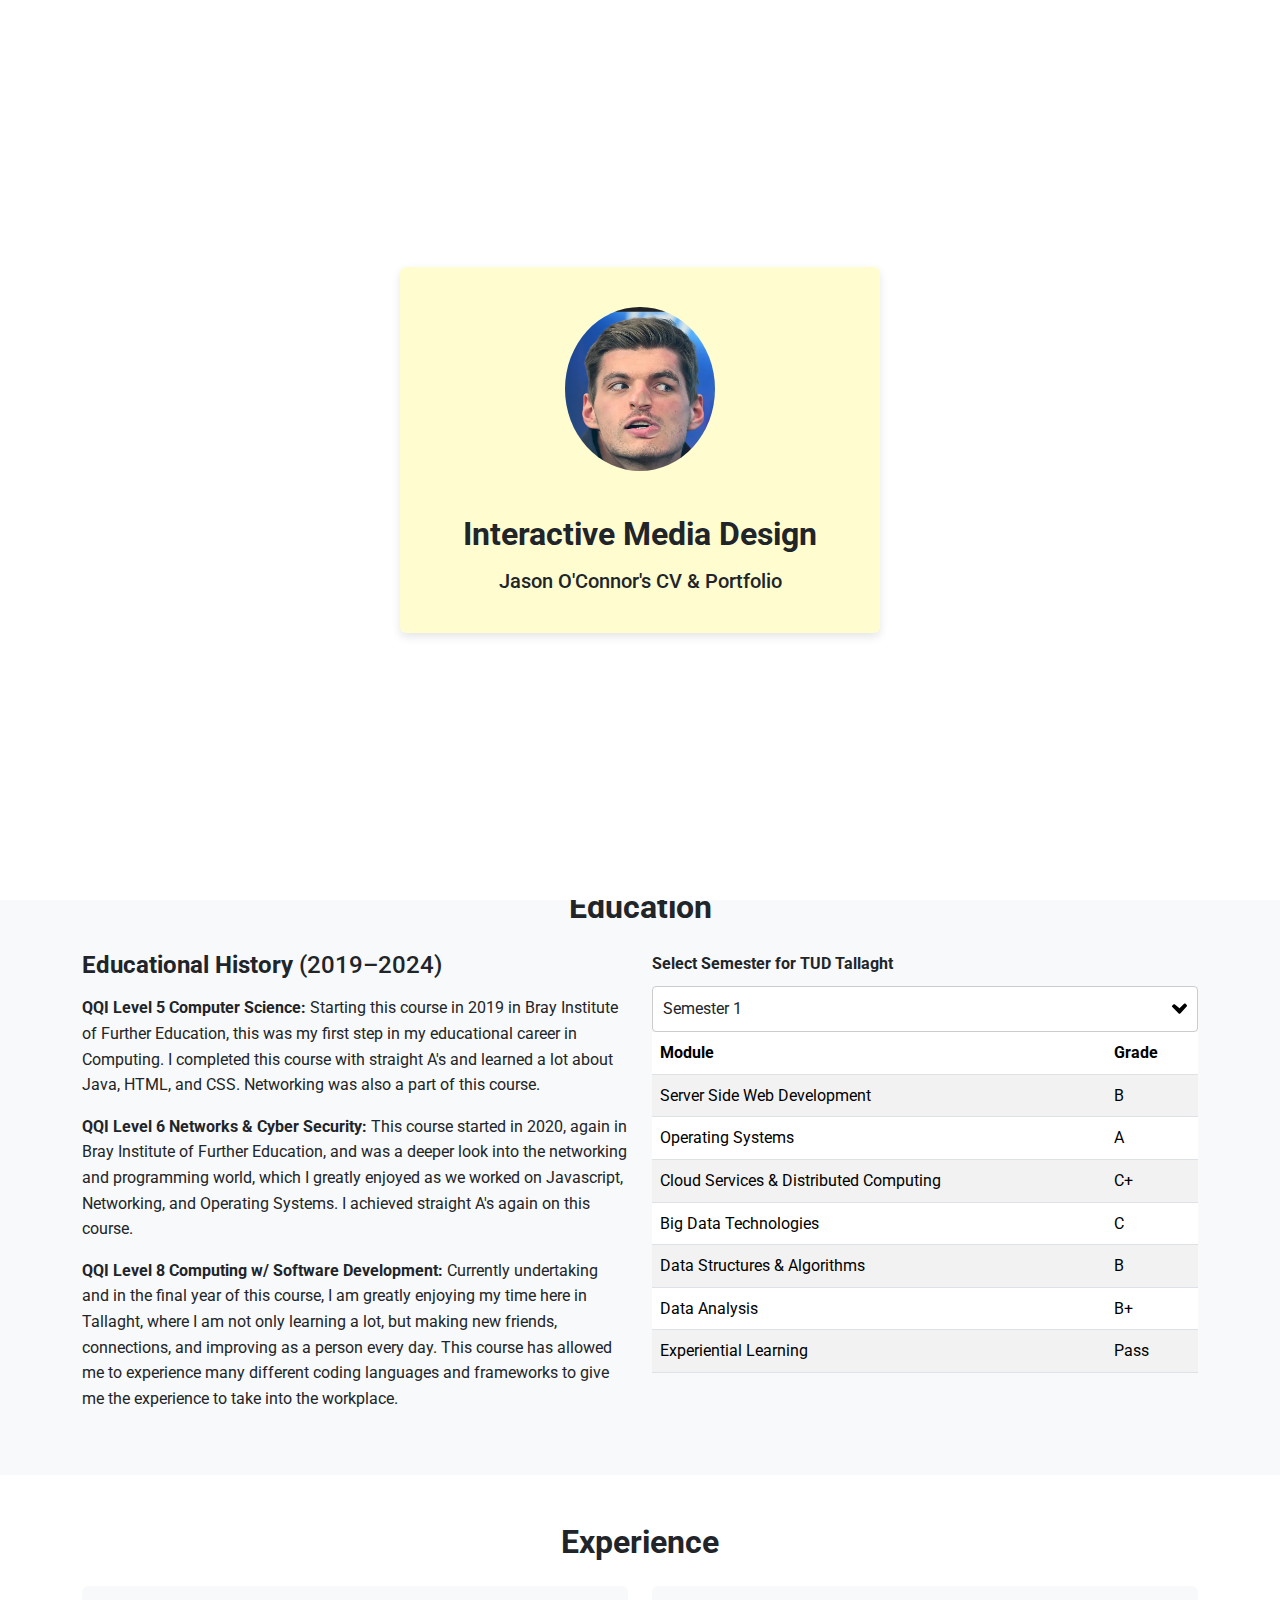
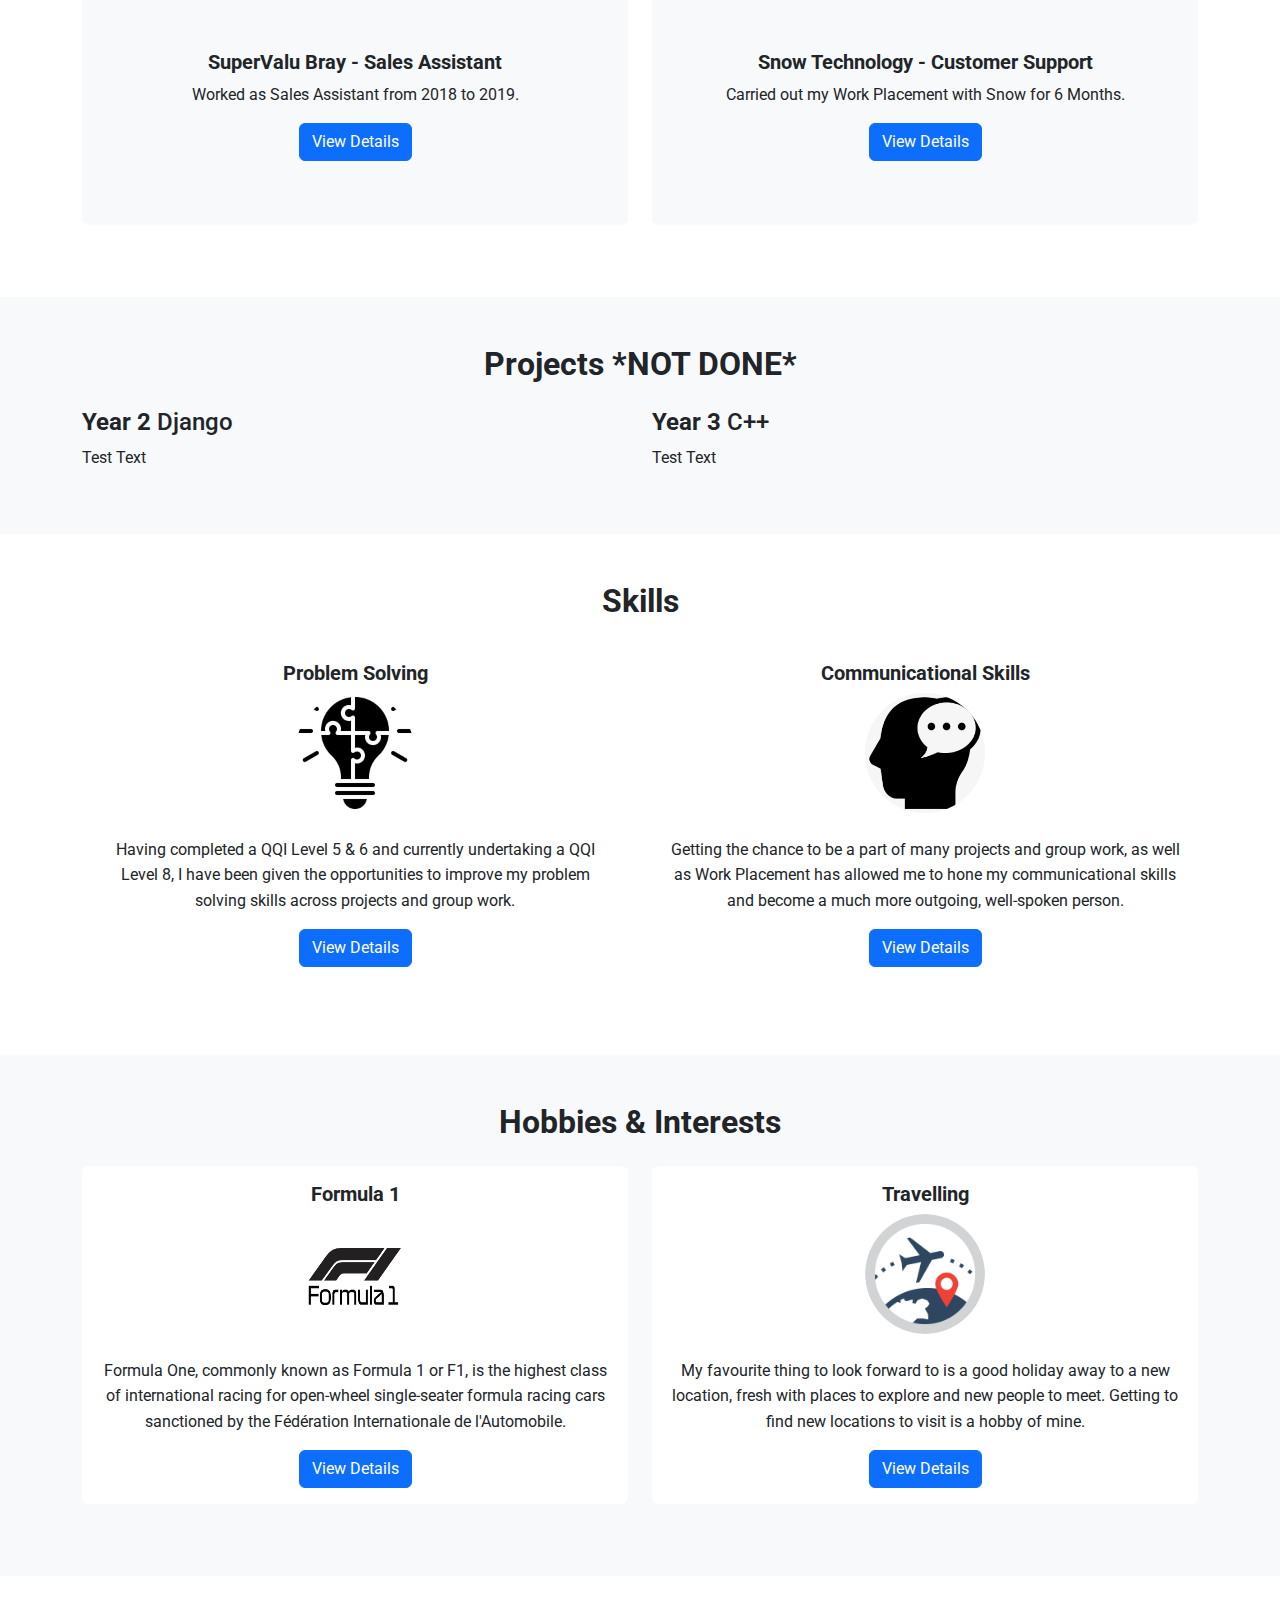
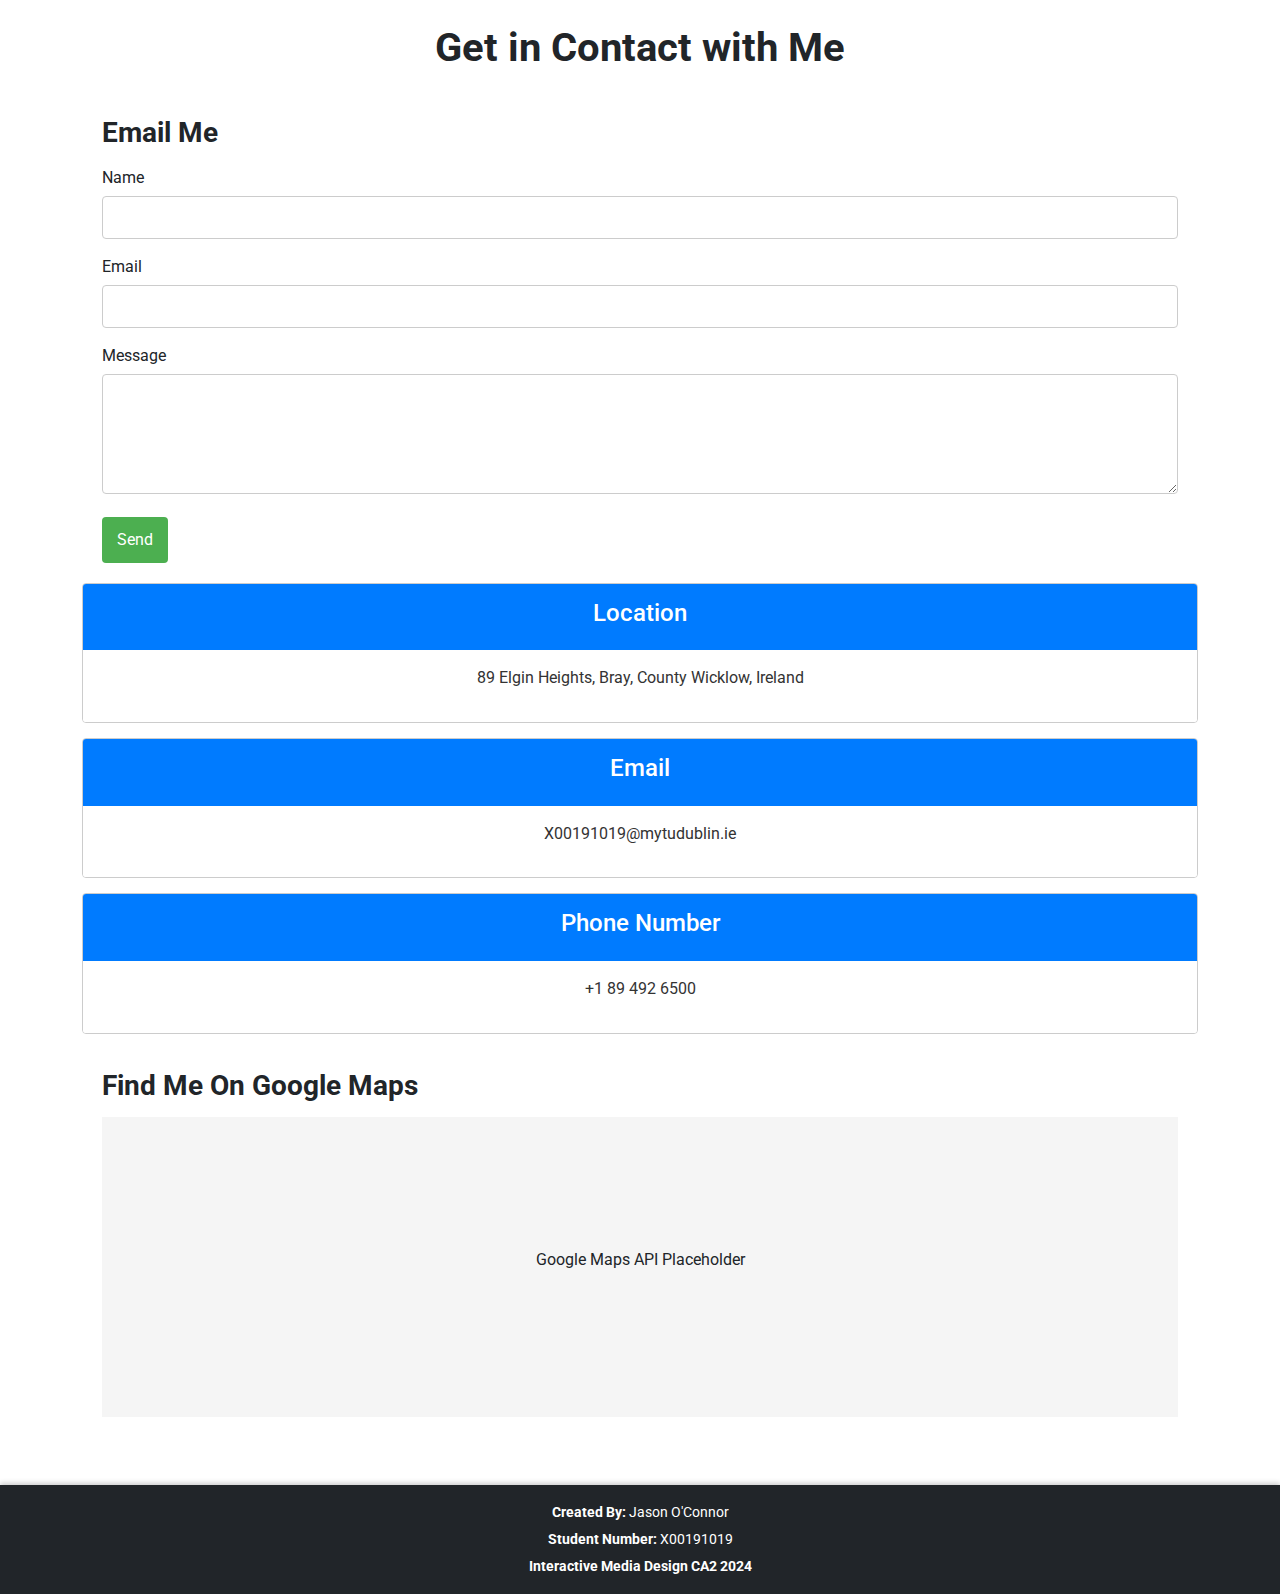
==== commit f05e8dcd: "Finished Contact Section, Added Better CSS, Fixed Styling" ====
--- a/index.html
+++ b/index.html
@@ -37,7 +37,7 @@
             <div class="card-body text-center">
                 <img src="images/max.png" alt="Profile Image" class="rounded-circle mb-4" width="120">
                 <h1 class="card-title mb-3">Interactive Media Design</h1>
-                <p class="card-text">Jason O'Connor's CV & Portfolio</p>
+                <h5 class="card-text">Jason O'Connor's CV & Portfolio</h5>
             </div>
         </div>
     </div>
@@ -69,6 +69,9 @@
                     <li class="nav-item">
                         <a class="nav-link" href="#hobbies">Hobbies & Interests</a>
                     </li>
+                    <li class="nav-item">
+                        <a class="nav-link" href="#contact">Contact Me</a>
+                    </li>
                 </ul>
             </div>
         </div>
@@ -86,8 +89,11 @@
                     programming. Getting the chance to work with so many coding frameworks has opened my eyes to the
                     career possibilities I can pursue after completing my degree.
                 </p>
-                <p style="text-align: center;">After completing my Leaving Certificate, I spent 6 months working in SuperValu Bray, where I gained invaluable customer service experience, and learned a lot about the retail environment while improving my communicational skills greatly. 
-                    During my free time, I greatly enjoy watching Football and Formula 1, going for hikes or walks, and relaxing with card games like solitaire and Uno. </p>
+                <p style="text-align: center;">After completing my Leaving Certificate, I spent 6 months working in
+                    SuperValu Bray, where I gained invaluable customer service experience, and learned a lot about the
+                    retail environment while improving my communicational skills greatly.
+                    During my free time, I greatly enjoy watching Football and Formula 1, going for hikes or walks, and
+                    relaxing with card games like solitaire and Uno. </p>
             </div>
         </div>
     </section>
@@ -100,12 +106,14 @@
                 <div class="col-md-6">
                     <h4><b>Educational History</b> (2019–2024)</h4>
                     <p></p>
-                    <p><b>QQI Level 5 Computer Science:</b> Starting this course in 2019 in Bray Institute of Further Education, this was my first step in my
+                    <p><b>QQI Level 5 Computer Science:</b> Starting this course in 2019 in Bray Institute of Further
+                        Education, this was my first step in my
                         educational career in Computing. I completed this course
                         with straight A's and learned a lot about Java, HTML, and CSS. Networking was also a part of
                         this course.
                     </p>
-                    <p><b>QQI Level 6 Networks & Cyber Security:</b> This course started in 2020, again in Bray Institute of Further Education, and was a deeper look
+                    <p><b>QQI Level 6 Networks & Cyber Security:</b> This course started in 2020, again in Bray
+                        Institute of Further Education, and was a deeper look
                         into the networking and programming world, which
                         I greatly enjoyed as we worked on Javascript, Networking, and Operating Systems. I achieved
                         straight A's again on this course.
@@ -118,17 +126,20 @@
                     </p>
                 </div>
                 <div class="col-md-6">
-                    <!-- Dropdown to select semester -->
-                    <label for="semesterSelect"><b>Select Semester for TUD Tallaght</b></label>
-                    <select id="semesterSelect" class="form-control" onchange="updateTable()">
-                        <option value="1">Semester 1</option>
-                        <option value="2">Semester 2</option>
-                        <option value="3">Semester 3</option>
-                        <option value="4">Semester 4</option>
-                        <option value="5">Semester 5</option>
-                        <option value="6">Semester 6</option>
-                    </select>
-                
+                    <div class="dropdown-container">
+                        <label for="semesterSelect"><b>Select Semester for TUD Tallaght</b></label>
+                        <div class="dropdown-wrapper">
+                            <select id="semesterSelect" class="form-control" onchange="updateTable()">
+                                <option value="1">Semester 1</option>
+                                <option value="2">Semester 2</option>
+                                <option value="3">Semester 3</option>
+                                <option value="4">Semester 4</option>
+                                <option value="5">Semester 5</option>
+                                <option value="6">Semester 6</option>
+                            </select>
+                        </div>
+                    </div>
+
                     <!-- Table to display grades -->
                     <table class="table table-striped" id="gradesTable">
                         <thead>
@@ -170,7 +181,7 @@
                         </tbody>
                     </table>
                 </div>
-                
+
                 <script>
                     const gradesData = {
                         1: [
@@ -217,18 +228,18 @@
                             { module: "Work Placement", grade: "Pass" }
                         ]
                     };
-                
+
                     function updateTable() {
                         const semester = document.getElementById("semesterSelect").value;
                         const table = document.getElementById("gradesTable");
                         const tbody = table.getElementsByTagName("tbody")[0];
-                        
+
                         // Clear the table body
                         tbody.innerHTML = "";
-                
+
                         // Get the grades for the selected semester
                         const selectedSemesterGrades = gradesData[semester];
-                
+
                         // Update the table with the new grades
                         selectedSemesterGrades.forEach(grade => {
                             const row = tbody.insertRow();
@@ -237,13 +248,13 @@
                             cell1.textContent = grade.module;
                             cell2.textContent = grade.grade;
                         });
-                
+
                         // Update the table heading
                         table.querySelector("h4").innerHTML = `<b>Semester ${semester}</b> Grades`;
                     }
                 </script>
-                
-        </div>
+
+            </div>
     </section>
 
     <!-- Creating the Experience Section -->
@@ -284,7 +295,7 @@
         </div>
     </section>
 
-    <!-- Creating Modal for Experience 1 -->
+    <!-- Modal for Experience 1 -->
     <div class="modal fade" id="project1Modal" tabindex="-1" aria-labelledby="project1ModalLabel" aria-hidden="true">
         <div class="modal-dialog modal-lg">
             <div class="modal-content">
@@ -293,28 +304,30 @@
                     <button type="button" class="btn-close" data-bs-dismiss="modal" aria-label="Close"></button>
                 </div>
 
-                <div class="modal-body d-flex">
-                    <img src="images/super_logo.jpg" alt="E-commerce Platform" class="img-fluid me-3"
-                        style="width: 20%; border-radius: 25px;">
-                </div>
-
-                <div>
-                    <p><b>SuperValu Bray:</b> After finishing my Leaving Certificate, I got a job in SuperValu Bray as a
-                        Sales Assistant, where I worked on the checkouts, handled customer queries, catered to stock
-                        taking, and other day to day activities. Here, I improved my communicational skills by
-                        practicing each day while working to ensure each customers needs were satisfied.</p>
-                    <ul>
-                        <li>Cash Handling: Worked Checkouts, Counted Cash...</li>
-                        <li>Stock Taking: Carried out Inventory Counts...</li>
-                        <li>Customer Care: Handled Customer Queries...</li>
-                    </ul>
-                </div>
-            </div>
-        </div>
-    </div>
-    </div>
-
-    <!-- Creating Modal for Experience 2 -->
+                <div class="modal-body">
+                    <div class="text-center mb-4">
+                        <img src="images/super_logo.jpg" alt="SuperValu Logo" class="img-fluid"
+                            style="max-width: 200px; border-radius: 25px;">
+                    </div>
+                    <div class="px-3">
+                        <p><b>SuperValu Bray:</b> After finishing my Leaving Certificate, I got a job in SuperValu Bray
+                            as a
+                            Sales Assistant, where I worked on the checkouts, handled customer queries, catered to stock
+                            taking, and other day-to-day activities. Here, I improved my communication skills by
+                            practicing
+                            each day while working to ensure each customer's needs were satisfied.</p>
+                        <ul>
+                            <li><b>Cash Handling:</b> Worked checkouts, counted cash, and ensured accuracy.</li>
+                            <li><b>Stock Taking:</b> Carried out inventory counts and organized shelves.</li>
+                            <li><b>Customer Care:</b> Handled customer queries with professionalism.</li>
+                        </ul>
+                    </div>
+                </div>
+            </div>
+        </div>
+    </div>
+
+    <!-- Modal for Experience 2 -->
     <div class="modal fade" id="project2Modal" tabindex="-1" aria-labelledby="project2ModalLabel" aria-hidden="true">
         <div class="modal-dialog modal-lg">
             <div class="modal-content">
@@ -323,29 +336,36 @@
                     <button type="button" class="btn-close" data-bs-dismiss="modal" aria-label="Close"></button>
                 </div>
 
-                <div class="modal-body d-flex">
-                    <img src="images/snow_logo.jpg" alt="E-commerce Platform" class="img-fluid me-3"
-                        style="width: 20%; border-radius: 25px;">
-                </div>
-
-                <div>
-                    <p>Snow Technology:</b> For my Work Placement, I achieved a place within Snow Technology, an Irish
-                        Payroll, Time & Attendance company who produce and support the Quantum Software Suite. During my
-                        time, I was on the Customer Support team, where I worked the Support phone line and emails and
-                        dialed remotely in with clients to diagnose and solve their issues. I also worked with Snows'
-                        many teams, giving me an informative view into the workings of the company, and I was also
-                        offered a chance to return to work with Snow full time once I achieve my degree, which I
-                        graciously accepted and look forward to.</p>
-                    <ul>
-                        <li>Support Line: Worked the Phone & Emails for Support.</li>
-                        <li>Bureau: Created Macros, Excel Payroll Sheets, and More.</li>
-                        <li>Development: Experienced Working on Backend of Quantum Software.</li>
-                    </ul>
-                </div>
-            </div>
-        </div>
-    </div>
-    </div>
+                <div class="modal-body">
+                    <div class="text-center mb-4">
+                        <img src="images/snow_logo.jpg" alt="Snow Technology Logo" class="img-fluid"
+                            style="max-width: 200px; border-radius: 25px;">
+                    </div>
+                    <div class="px-3">
+                        <p><b>Snow Technology:</b> For my Work Placement, I achieved a place within Snow Technology, an
+                            Irish
+                            Payroll, Time & Attendance company that produces and supports the Quantum Software Suite.
+                            During
+                            my time, I was on the Customer Support team, where I worked the support phone line and
+                            emails and
+                            dialed remotely in with clients to diagnose and solve their issues. I also worked with
+                            Snow's
+                            many teams, giving me an informative view into the workings of the company. I was also
+                            offered a
+                            chance to return to work with Snow full-time once I achieve my degree, which I graciously
+                            accepted
+                            and look forward to.</p>
+                        <ul>
+                            <li><b>Support Line:</b> Worked the phone and emails for customer support.</li>
+                            <li><b>Bureau:</b> Created macros, Excel payroll sheets, and other solutions.</li>
+                            <li><b>Development:</b> Experienced working on the backend of Quantum Software.</li>
+                        </ul>
+                    </div>
+                </div>
+            </div>
+        </div>
+    </div>
+
 
 
     <!-- Creating the Projects Section -->
@@ -422,7 +442,7 @@
     <!-- Creating the Skills Section -->
     <section id="skills" class="py-5">
         <div class="container">
-            <h2 class="text-center mb-4">Skills *NOT DONE*</h2>
+            <h2 class="text-center mb-4">Skills</h2>
             <div class="row">
 
                 <!-- Problem Solving Skills -->
@@ -430,9 +450,12 @@
                     <div class="card mb-4">
                         <div class="card-body">
                             <h5 class="card-title"><b>Problem Solving</b></h5>
-                            <img src="images/idea.jpg" alt="Profile Image" class="rounded-circle mb-4" width="120" height="120">
-                            <p class="card-text">Having completed a QQI Level 5 & 6 and currently undertaking a QQI Level 8, I have been given the opportunities to improve my problem solving skills across projects and group work.</p>
-                            <button class="btn btn-primary" data-bs-toggle="modal" data-bs-target="#formula1Modal">View
+                            <img src="images/idea.jpg" alt="Profile Image" class="rounded-circle mb-4" width="120"
+                                height="120">
+                            <p class="card-text">Having completed a QQI Level 5 & 6 and currently undertaking a QQI
+                                Level 8, I have been given the opportunities to improve my problem solving skills across
+                                projects and group work.</p>
+                            <button class="btn btn-primary" data-bs-toggle="modal" data-bs-target="#problemModal">View
                                 Details</button>
                         </div>
                     </div>
@@ -443,9 +466,13 @@
                     <div class="card mb-4">
                         <div class="card-body">
                             <h5 class="card-title"><b>Communicational Skills</b></h5>
-                            <img src="images/talk.png" alt="Profile Image" class="rounded-circle mb-4" width="120" height="120">
-                            <p class="card-text">Getting the chance to be a part of many projects and group work, as well as Work Placement has allowed me to hone my communicational skills and become a much more outgoing, well-spoken person.</p>
-                            <button class="btn btn-primary" data-bs-toggle="modal" data-bs-target="#simRacingModal">View
+                            <img src="images/talk.png" alt="Profile Image" class="rounded-circle mb-4" width="120"
+                                height="120">
+                            <p class="card-text">Getting the chance to be a part of many projects and group work, as
+                                well as Work Placement has allowed me to hone my communicational skills and become a
+                                much more outgoing, well-spoken person.</p>
+                            <button class="btn btn-primary" data-bs-toggle="modal"
+                                data-bs-target="#communicateModal">View
                                 Details</button>
                         </div>
                     </div>
@@ -455,24 +482,27 @@
     </section>
 
     <!-- Creating Problem Solving Modal -->
-    <div class="modal fade" id="formula1Modal" tabindex="-1" aria-labelledby="formula1ModalLabel" aria-hidden="true">
+    <div class="modal fade" id="problemModal" tabindex="-1" aria-labelledby="problemModalLabel" aria-hidden="true">
         <div class="modal-dialog modal-lg">
             <div class="modal-content">
                 <div class="modal-header">
-                    <h3 class="modal-title" id="formula1ModalLabel"><b>Communicational Skills</b></h3>
+                    <h3 class="modal-title" id="problemModalLabel"><b>Problem Solving Skills</b></h3>
                     <button type="button" class="btn-close" data-bs-dismiss="modal" aria-label="Close"></button>
                 </div>
                 <div class="modal-body d-flex">
                     <img src="images/idea.jpg" alt="Idea" class="img-fluid me-3"
-                        style="width: 50%; border-radius: 10px;">
+                        style="width: 100%; border-radius: 10px;">
                     <div>
-                        <p>Watching Formula 1 is passion of mine, especially following iconic drivers like Max Verstappen and upcoming talents like Oscar Piastri. It combines cutting-edge technology from Workday, team strategy, and the thrill
-                            of high-speed racing.</p>
+                        <p>Problem-solving has been a key focus of mine throughout college, as I enjoy breaking down
+                            challenges into manageable steps and finding effective solutions. This skill has been
+                            strengthened through academic projects, group work, and practical experiences that required
+                            critical thinking and adaptability.</p>
                         <ul>
-                            <li>Demonstrates your ability to think critically, analyze situations, and devise effective solutions.</li>
-                            <li>Employers value this skill because it shows you're proactive and resourceful, especially in challenging situations.</li>
-                            <li>Improved this skill during many group and project works.</li>
+                            <li>Gained practical problem-solving skills through collaborative group projects.</li>
+                            <li>Learned to analyze situations and develop solutions in academic and work settings.</li>
+                            <li>Continuously improving this skill through hands-on experiences and feedback.</li>
                         </ul>
+
                     </div>
                 </div>
             </div>
@@ -480,24 +510,31 @@
     </div>
 
     <!-- Creating Communicational Modal -->
-    <div class="modal fade" id="simRacingModal" tabindex="-1" aria-labelledby="simRacingModalLabel" aria-hidden="true">
+    <div class="modal fade" id="communicateModal" tabindex="-1" aria-labelledby="communicateModalLabel"
+        aria-hidden="true">
         <div class="modal-dialog modal-lg">
             <div class="modal-content">
                 <div class="modal-header">
-                    <h3 class="modal-title" id="simRacingModalLabel"><b>Travelling</b></h3>
+                    <h3 class="modal-title" id="communicateModalLabel"><b>Communicational Skills</b></h3>
                     <button type="button" class="btn-close" data-bs-dismiss="modal" aria-label="Close"></button>
                 </div>
                 <div class="modal-body d-flex">
-                    <img src="images/beach.png" alt="Beach" class="img-fluid me-3"
+                    <img src="images/Network.png" alt="Beach" class="img-fluid me-3"
                         style="width: 100%; border-radius: 10px;">
                     <div>
-                        <p>Since starting my educational journey in college, I have ensured I keep a good balance of work and travel, where during my free time I try and travel to new places and experience many cultures. Recently, I have been spending time travelling to London to see Tottenham Hotspur FC, and last year my family and I visited the United States to see Disneyland.</p>
+                        <p>During my college journey, I have worked on my communication skills in various settings, such
+                            as actively participating in group projects which has enhanced my ability to collaborate
+                            effectively and articulate my ideas clearly. During these projects, I have practiced active
+                            listening, which proved valuable during work placement with my colleagues in a professional
+                            environment.</p>
                         <ul>
-                            <li>Travel to many places to experience cultures of all kinds.</li>
-                            <li>Enjoy travelling on a budget, making the most of cheaper trips.</li>
-                            <li>Feel travelling is hugely important for mental health.</li>
+                            <li>Improved teamwork and communication skills through collaborative group projects.</li>
+                            <li>Gained professional communication experience during work placement.</li>
+                            <li>Developed confidence in public speaking and presentations through college activities.
+                            </li>
                         </ul>
                     </div>
+
                 </div>
             </div>
         </div>
@@ -514,8 +551,11 @@
                     <div class="card mb-4">
                         <div class="card-body">
                             <h5 class="card-title"><b>Formula 1</b></h5>
-                            <img src="images/F1.jpg" alt="Profile Image" class="rounded-circle mb-4" width="120" height="120">
-                            <p class="card-text">Formula One, commonly known as Formula 1 or F1, is the highest class of international racing for open-wheel single-seater formula racing cars sanctioned by the Fédération Internationale de l'Automobile.</p>
+                            <img src="images/F1.jpg" alt="Profile Image" class="rounded-circle mb-4" width="120"
+                                height="120">
+                            <p class="card-text">Formula One, commonly known as Formula 1 or F1, is the highest class of
+                                international racing for open-wheel single-seater formula racing cars sanctioned by the
+                                Fédération Internationale de l'Automobile.</p>
                             <button class="btn btn-primary" data-bs-toggle="modal" data-bs-target="#formula1Modal">View
                                 Details</button>
                         </div>
@@ -528,7 +568,9 @@
                         <div class="card-body">
                             <h5 class="card-title"><b>Travelling</b></h5>
                             <img src="images/Travel.png" alt="Profile Image" class="rounded-circle mb-4" width="120">
-                            <p class="card-text">My favourite thing to look forward to is a good holiday away to a new location, fresh with places to explore and new people to meet. Getting to find new locations to visit is a hobby of mine.</p>
+                            <p class="card-text">My favourite thing to look forward to is a good holiday away to a new
+                                location, fresh with places to explore and new people to meet. Getting to find new
+                                locations to visit is a hobby of mine.</p>
                             <button class="btn btn-primary" data-bs-toggle="modal" data-bs-target="#simRacingModal">View
                                 Details</button>
                         </div>
@@ -550,7 +592,9 @@
                     <img src="images/Max1.png" alt="Formula 1" class="img-fluid me-3"
                         style="width: 50%; border-radius: 10px;">
                     <div>
-                        <p>Watching Formula 1 is passion of mine, especially following iconic drivers like Max Verstappen and upcoming talents like Oscar Piastri. It combines cutting-edge technology from Workday, team strategy, and the thrill
+                        <p>Watching Formula 1 is passion of mine, especially following iconic drivers like Max
+                            Verstappen and upcoming talents like Oscar Piastri. It combines cutting-edge technology from
+                            Workday, team strategy, and the thrill
                             of high-speed racing.</p>
                         <ul>
                             <li>Attended multiple Grand Prix events in person, such as Zandvoort and Imola.</li>
@@ -575,7 +619,10 @@
                     <img src="images/beach.png" alt="Beach" class="img-fluid me-3"
                         style="width: 100%; border-radius: 10px;">
                     <div>
-                        <p>Since starting my educational journey in college, I have ensured I keep a good balance of work and travel, where during my free time I try and travel to new places and experience many cultures. Recently, I have been spending time travelling to London to see Tottenham Hotspur FC, and last year my family and I visited the United States to see Disneyland.</p>
+                        <p>Since starting my educational journey in college, I have ensured I keep a good balance of
+                            work and travel, where during my free time I try and travel to new places and experience
+                            many cultures. Recently, I have been spending time travelling to London to see Tottenham
+                            Hotspur FC, and last year my family and I visited the United States to see Disneyland.</p>
                         <ul>
                             <li>Travel to many places to experience cultures of all kinds.</li>
                             <li>Enjoy travelling on a budget, making the most of cheaper trips.</li>
@@ -588,86 +635,117 @@
     </div>
 
     <!-- Creating the Contact Me Section -->
-    <div class="container">
-        <h1 class="text-center mb-4">Get in Contact with Me</h1>
-        <!-- First Column: Email Me -->
-        <div class="column">
-            <h3>Email Me</h3>
-            <form id="emailForm" onsubmit="sendEmail(event)">
-                <div class="form-group">
-                    <label for="name">Name</label>
-                    <input type="text" id="name" required />
-                </div>
-                <div class="form-group">
-                    <label for="email">Email</label>
-                    <input type="email" id="email" required />
-                </div>
-                <div class="form-group">
-                    <label for="message">Message</label>
-                    <textarea id="message" rows="4" required></textarea>
-                </div>
-                <button type="submit" class="button">Send</button>
-                <div id="successMessage" class="success-message">
-                    Email Sent, Thank You for Getting in Contact!
-                </div>
-            </form>
-        </div>
-
-        <div class="contact-box-container">
-            <div class="contact-box">
-                <div class="top">
-                    <h4>Location</h4>
-                </div>
-                <div class="bottom">
-                    <p>89 Elgin Heights, Bray, County Wicklow, Ireland</p>
-                </div>
-            </div>
-        
-            <div class="contact-box">
-                <div class="top">
-                    <h4>Email</h4>
-                </div>
-                <div class="bottom">
-                    <p>X00191019@mytudublin.ie</p>
-                </div>
-            </div>
-        
-            <div class="contact-box">
-                <div class="top">
-                    <h4>Phone Number</h4>
-                </div>
-                <div class="bottom">
-                    <p>+1 89 492 6500</p>
-                </div>
-            </div>
-        </div>
-
-        <!-- Third Column: Find Us On Google Maps -->
-        <div class="column">
-            <h3>Find Us On Google Maps</h3>
-            <div style="width: 100%; height: 300px; background-color: #f5f5f5; display: flex; align-items: center; justify-content: center;">
-                <p>Google Maps API Placeholder</p>
-            </div>
-        </div>
-    </div>
-
-    <!-- Creating the Contact Me Popup Menu -->
-    <div class="modal fade" id="contactModal" tabindex="-1" aria-labelledby="contactModalLabel" aria-hidden="true">
-        <div class="modal-dialog modal-lg">
-            <div class="modal-content">
-                <div class="modal-header">
-                    <h5 class="modal-title" id="contactModalLabel">Contact Information</h5>
-                    <button type="button" class="btn-close" data-bs-dismiss="modal" aria-label="Close"></button>
-                </div>
-                <div class="modal-body d-flex flex-column">
-                    <p><b>Email:</b> X00191019@mytudublin.ie</p>
-                    <p><b>LinkedIn:</b> <a href="https://www.linkedin.com/in/jasonoconnor3400"> Checkout My LinkedIn
-                            Page!</a></p>
-                    <p><b>GitHub:</b> <a href="https://github.com/UselessPlank"> Visit My GitHub Account!</a></p>
-                </div>
-            </div>
-        </div>
-    </div>
+    <section id="contact" class="py-5">
+        <div class="container">
+            <h1 class="text-center mb-4">Get in Contact with Me</h1>
+            <!-- First Column: Email Me -->
+            <div class="column">
+                <h3>Email Me</h3>
+                <form id="emailForm" onsubmit="sendEmail(event)">
+                    <div class="form-group">
+                        <label for="name">Name</label>
+                        <input type="text" id="name" required />
+                    </div>
+                    <div class="form-group">
+                        <label for="email">Email</label>
+                        <input type="email" id="email" required />
+                    </div>
+                    <div class="form-group">
+                        <label for="message">Message</label>
+                        <textarea id="message" rows="4" required></textarea>
+                    </div>
+                    <button type="submit" class="button">Send</button>
+                    <div id="successMessage" class="success-message">
+                        Email Sent, Thank You for Getting in Contact!
+                    </div>
+                </form>
+            </div>
+
+            <div class="contact-box-container">
+                <div class="contact-box">
+                    <div class="top">
+                        <h4>Location</h4>
+                    </div>
+                    <div class="bottom">
+                        <p>89 Elgin Heights, Bray, County Wicklow, Ireland</p>
+                    </div>
+                </div>
+
+                <div class="contact-box">
+                    <div class="top">
+                        <h4>Email</h4>
+                    </div>
+                    <div class="bottom">
+                        <p>X00191019@mytudublin.ie</p>
+                    </div>
+                </div>
+
+                <div class="contact-box">
+                    <div class="top">
+                        <h4>Phone Number</h4>
+                    </div>
+                    <div class="bottom">
+                        <p>+1 89 492 6500</p>
+                    </div>
+                </div>
+            </div>
+
+            <!-- Third Column: Find Us On Google Maps -->
+            <div class="column">
+                <h3>Find Me On Google Maps</h3>
+                <div
+                    style="width: 100%; height: 300px; background-color: #f5f5f5; display: flex; align-items: center; justify-content: center;">
+                    <p>Google Maps API Placeholder</p>
+                </div>
+            </div>
+        </div>
+
+        <!-- Creating the Contact Me Popup Menu -->
+        <div class="modal fade" id="contactModal" tabindex="-1" aria-labelledby="contactModalLabel" aria-hidden="true">
+            <div class="modal-dialog modal-lg">
+                <div class="modal-content">
+                    <div class="modal-header">
+                        <h5 class="modal-title" id="contactModalLabel">Contact Information</h5>
+                        <button type="button" class="btn-close" data-bs-dismiss="modal" aria-label="Close"></button>
+                    </div>
+                    <div class="modal-body d-flex flex-column">
+                        <p><b>Email:</b> X00191019@mytudublin.ie</p>
+                        <p><b>LinkedIn:</b> <a href="https://www.linkedin.com/in/jasonoconnor3400"> Checkout My LinkedIn
+                                Page!</a></p>
+                        <p><b>GitHub:</b> <a href="https://github.com/UselessPlank"> Visit My GitHub Account!</a></p>
+                    </div>
+                </div>
+            </div>
+        </div>
+    </section>
+
+    <!-- Back to Top Button -->
+    <button class="back-to-top" id="backToTopButton"></button>
+
+    <script>
+        // Select the button
+        const backToTopButton = document.getElementById('backToTopButton');
+
+        // Function to handle scroll visibility
+        const handleScroll = () => {
+            if (window.scrollY > 300) { // Show button after scrolling 300px
+                backToTopButton.classList.add('show');
+            } else {
+                backToTopButton.classList.remove('show');
+            }
+        };
+
+        // Attach the scroll event listener
+        window.addEventListener('scroll', handleScroll);
+
+        // Scroll to the top of the page when button is clicked
+        backToTopButton.addEventListener('click', () => {
+            window.scrollTo({
+                top: 0,
+                behavior: 'smooth',
+            });
+        });
+    </script>
 
     <!-- Creating Footer Section -->
     <footer class="bg-dark text-white text-center py-3 mt-auto">
@@ -684,6 +762,9 @@
     <!-- Link for the Bootstrap Bundle -->
     <script src="https://cdn.jsdelivr.net/npm/bootstrap@5.3.3/dist/js/bootstrap.bundle.min.js"></script>
 
+    <link href="https://cdnjs.cloudflare.com/ajax/libs/font-awesome/6.0.0-beta3/css/all.min.css" rel="stylesheet">
+
+
 </body>
 
 </html>--- a/css/styles.css
+++ b/css/styles.css
@@ -345,4 +345,73 @@
 .contact-box-container .contact-box {
     max-width: 100%; /* Ensure they stay full width within their container */
     width: 100%;
+}
+
+/* Style for the button */
+.back-to-top {
+    position: fixed;
+    bottom: 20px;
+    right: 20px;
+    background-color: #007BFF; /* Blue color */
+    color: white;
+    border: none;
+    border-radius: 50%;
+    width: 50px;
+    height: 50px;
+    display: flex;
+    align-items: center;
+    justify-content: center;
+    cursor: pointer;
+    box-shadow: 0 4px 6px rgba(0, 0, 0, 0.1);
+    opacity: 0; /* Hidden initially */
+    visibility: hidden; /* Prevents interaction when hidden */
+    transition: opacity 0.3s ease, visibility 0.3s ease;
+    z-index: 1000;
+}
+
+.back-to-top.show {
+    opacity: 1; /* Visible when scrolled */
+    visibility: visible;
+}
+
+/* Arrow icon */
+.back-to-top::before {
+    content: '↑';
+    font-size: 24px;
+}
+
+/* Dropdown container */
+.dropdown-container {
+    display: flex;
+    flex-direction: column;
+    gap: 10px;
+}
+
+.dropdown-wrapper {
+    position: relative;
+}
+
+/* Style the select element */
+select.form-control {
+    appearance: none; /* Remove default styling */
+    -moz-appearance: none;
+    -webkit-appearance: none;
+    width: 100%;
+    padding: 10px;
+    padding-right: 35px; /* Add space for the icon */
+    background-color: white;
+    border: 1px solid #ccc;
+    border-radius: 4px;
+    background-image: url('data:image/svg+xml,%3Csvg xmlns="http://www.w3.org/2000/svg" viewBox="0 0 320 512"%3E%3Cpath fill="%23000000" d="M143 352.3L7 215.7c-9.4-9.4-9.4-24.6 0-33.9l22.6-22.6c9.4-9.4 24.6-9.4 33.9 0L160 242.5l96.5-96.5c9.4-9.4 24.6-9.4 33.9 0l22.6 22.6c9.4 9.4 9.4 24.6 0 33.9L177 352.3c-9.4 9.4-24.6 9.4-34 .1z"%3E%3C/path%3E%3C/svg%3E');
+    background-repeat: no-repeat;
+    background-position: right 10px center; /* Align the icon inside */
+    background-size: 15px;
+    cursor: pointer;
+}
+
+/* On focus or hover */
+select.form-control:focus {
+    outline: none;
+    border-color: #007BFF;
+    box-shadow: 0 0 3px rgba(0, 123, 255, 0.5);
 }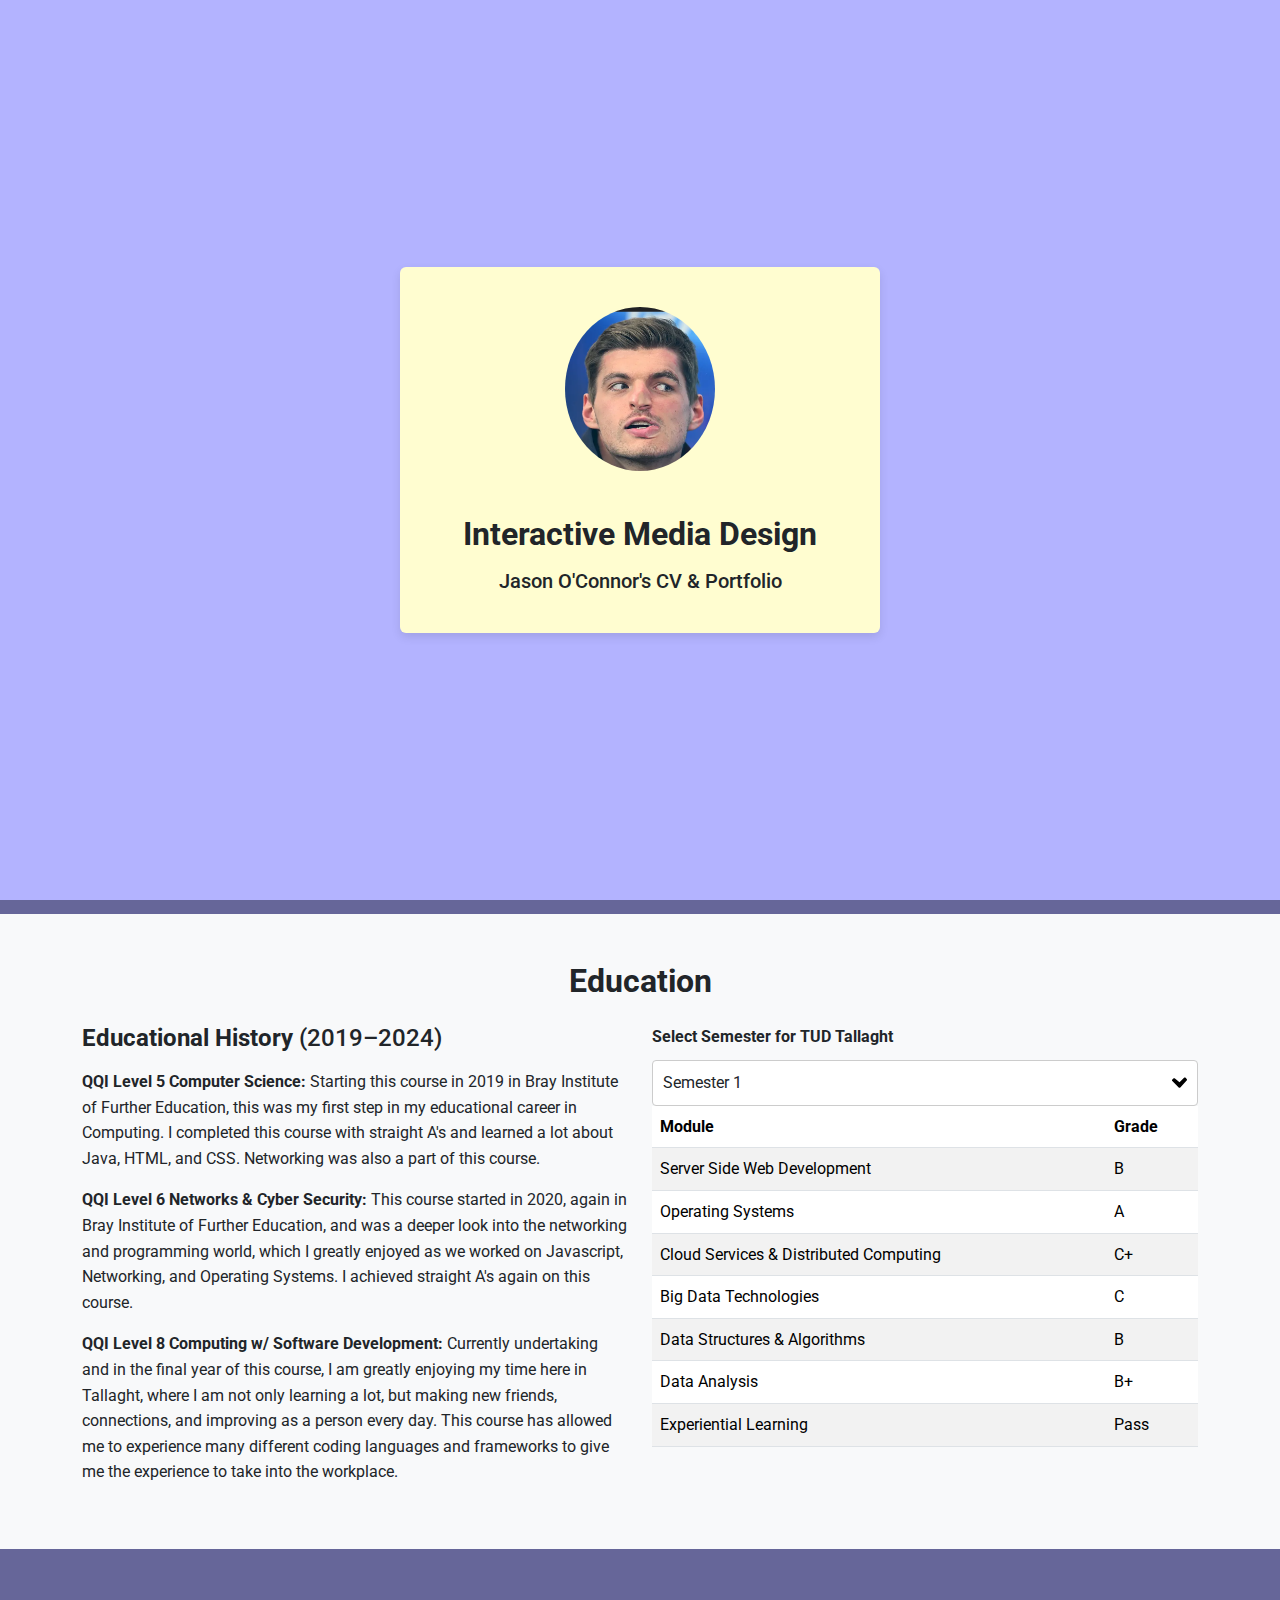
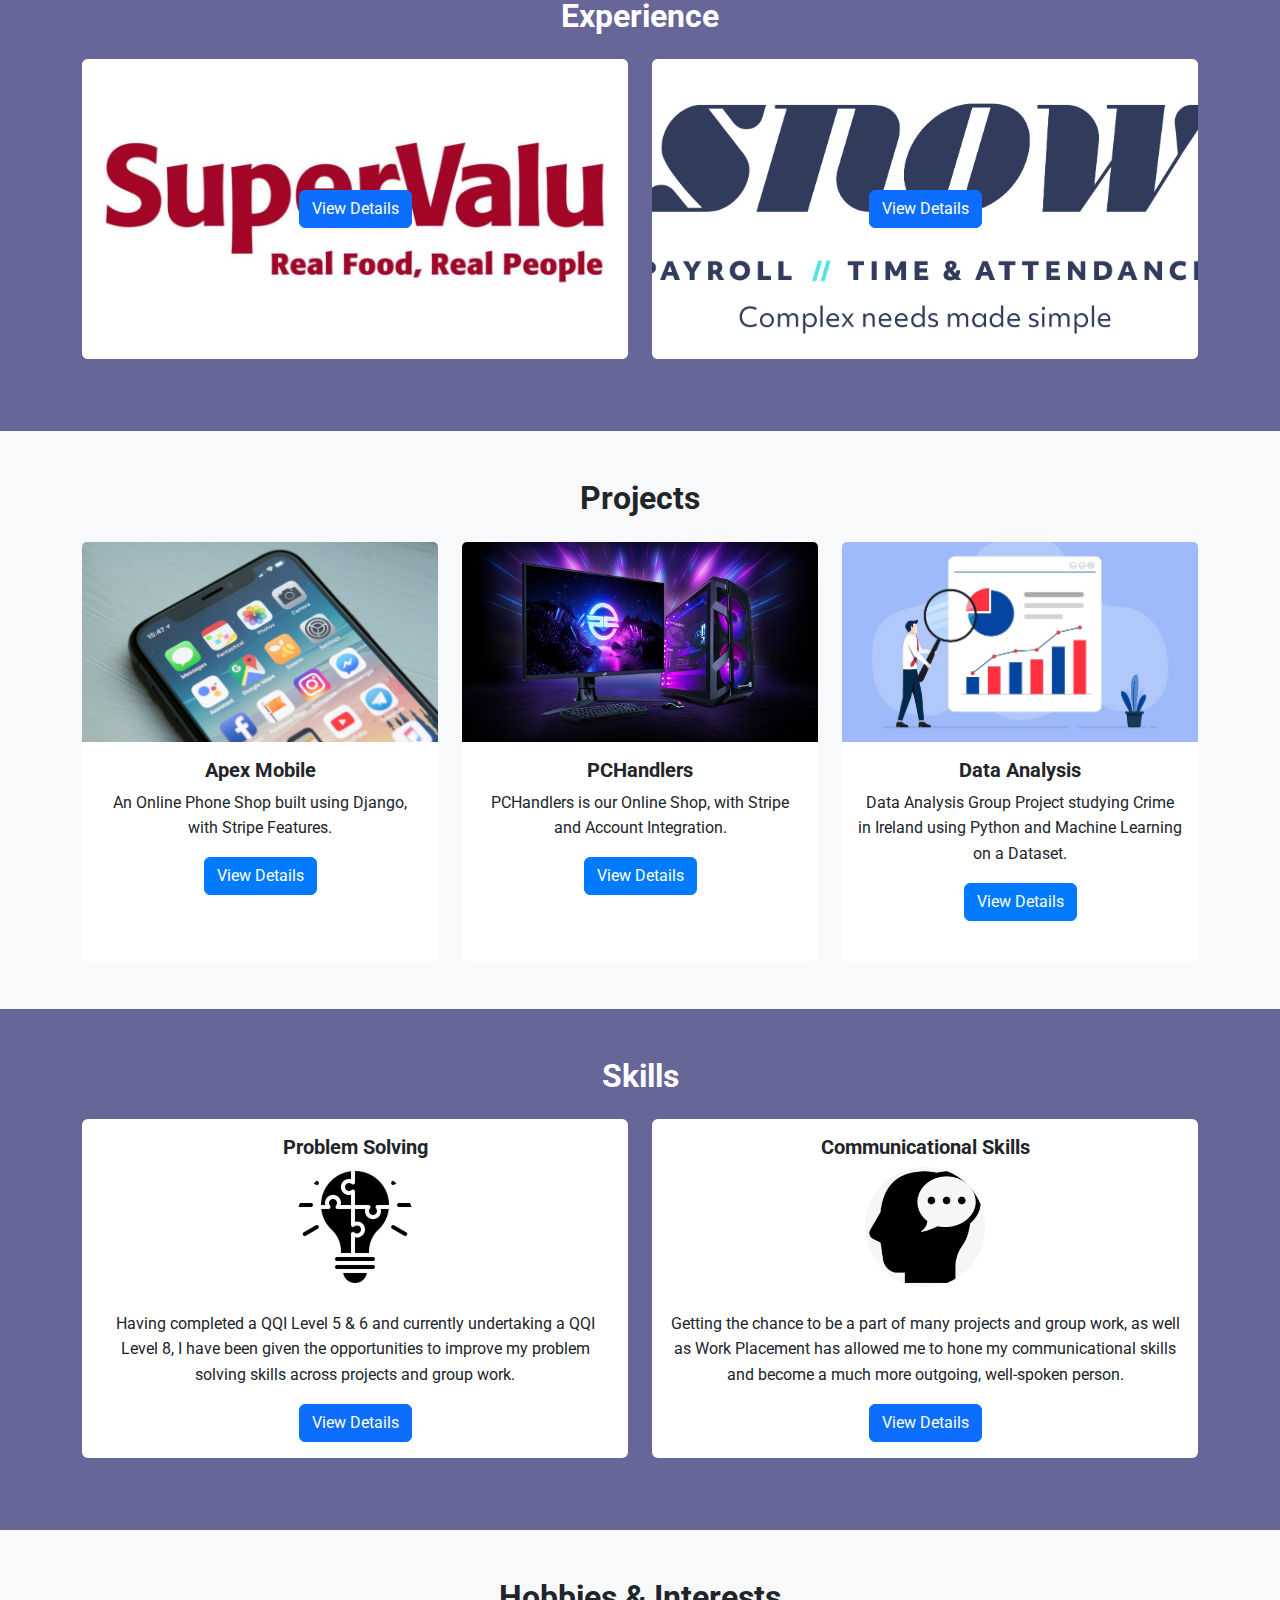
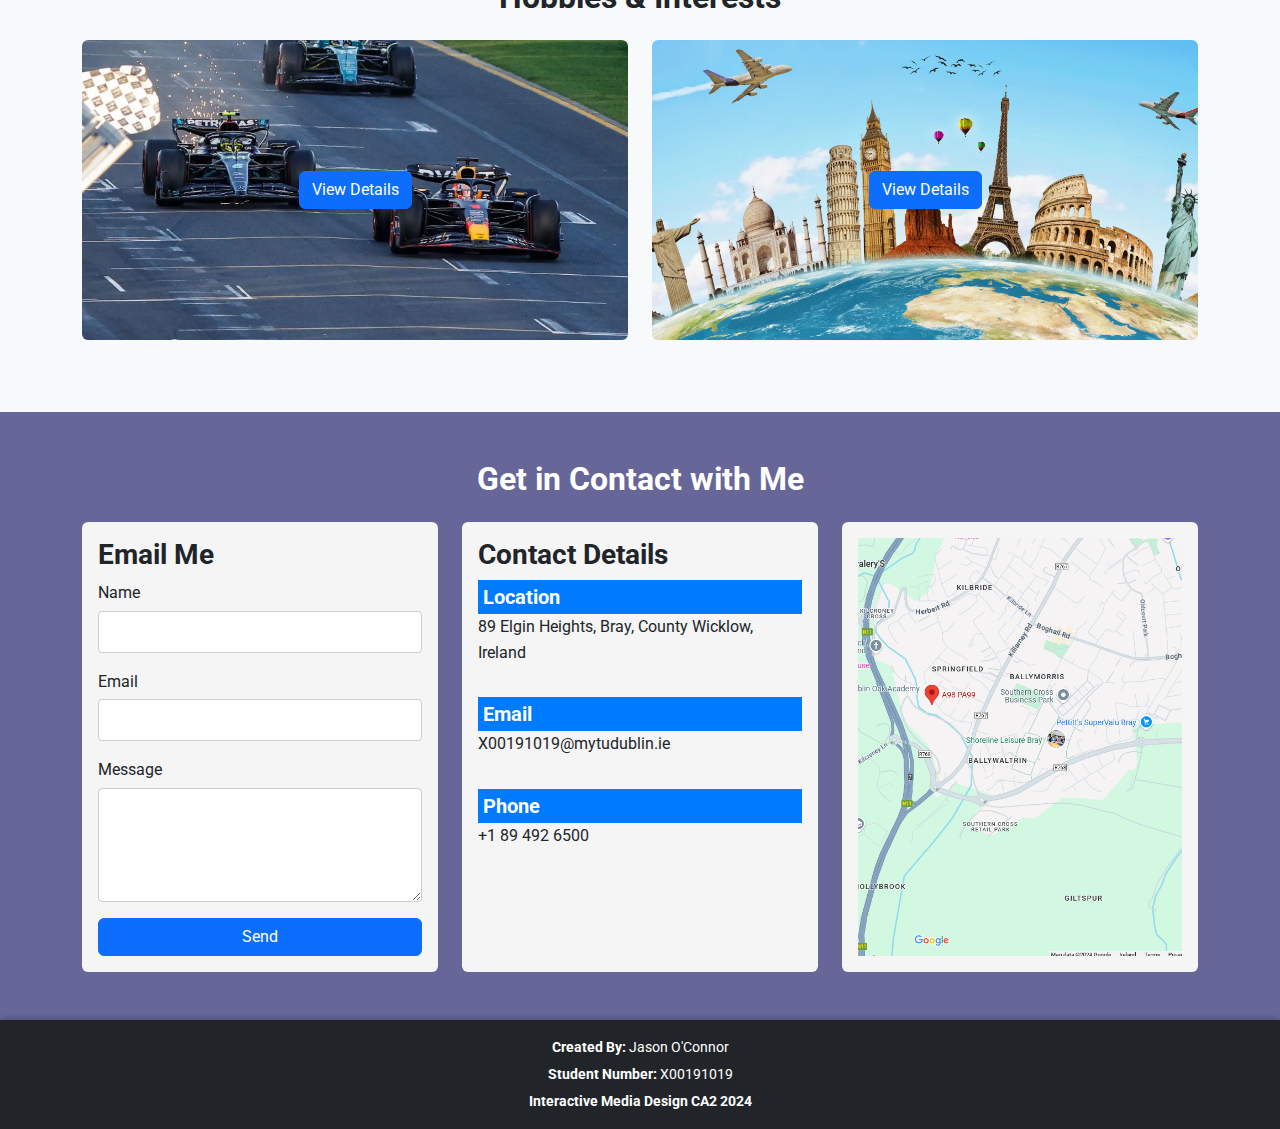
==== commit 4c142b23: "Styling and Updates" ====
--- a/index.html
+++ b/index.html
@@ -30,17 +30,19 @@
     </header>
 
     <!-- Creating the Splash Screen Card -->
-    <div id="splashScreen"
-        class="d-flex justify-content-center align-items-center vh-100 position-fixed top-0 start-0 w-100 bg-white">
-        <div class="card p-4 splash-card"
-            style="background-color: #FFFDD0; width: 30rem; box-shadow: 0px 4px 10px rgba(0, 0, 0, 0.1);">
-            <div class="card-body text-center">
-                <img src="images/max.png" alt="Profile Image" class="rounded-circle mb-4" width="120">
-                <h1 class="card-title mb-3">Interactive Media Design</h1>
-                <h5 class="card-text">Jason O'Connor's CV & Portfolio</h5>
-            </div>
-        </div>
-    </div>
+<div id="splashScreen"
+class="d-flex justify-content-center align-items-center vh-100 position-fixed top-0 start-0 w-100"
+style="background-color: #b3b3ff;"> <!-- Set the background color here -->
+<div class="card p-4 splash-card"
+    style="background-color: #FFFDD0; width: 30rem; box-shadow: 0px 4px 10px rgba(0, 0, 0, 0.1);">
+    <div class="card-body text-center">
+        <img src="images/max.png" alt="Profile Image" class="rounded-circle mb-4" width="120">
+        <h1 class="card-title mb-3">Interactive Media Design</h1>
+        <h5 class="card-text">Jason O'Connor's CV & Portfolio</h5>
+    </div>
+</div>
+</div>
+
 
     <!-- Creating the Navigation Bar -->
     <nav class="navbar navbar-expand-lg navbar-dark bg-dark sticky-top">
@@ -73,27 +75,53 @@
                         <a class="nav-link" href="#contact">Contact Me</a>
                     </li>
                 </ul>
+                <!-- Search Bar -->
+                <form class="d-flex ms-3" role="search">
+                    <input class="form-control" type="search" placeholder="Search Something..." aria-label="Search">
+                </form>
             </div>
         </div>
     </nav>
+
 
     <!-- Creating the About Me Section -->
     <section id="education" class="py-5">
         <div class="container">
-            <h2 class="text-center mb-4">About Me</h2>
-            <div>
-                <p style="text-align: center;">Ever since of the age of nine when I got my first PC, I've been
-                    interested in computers in some capacity. Since starting my journey in computing education, I have
-                    built many computers from scratch, upgraded and improved others, and learned so much about them.
-                    While undertaking our Computing course in TUD, I have found a new love for both networking and
-                    programming. Getting the chance to work with so many coding frameworks has opened my eyes to the
-                    career possibilities I can pursue after completing my degree.
-                </p>
-                <p style="text-align: center;">After completing my Leaving Certificate, I spent 6 months working in
-                    SuperValu Bray, where I gained invaluable customer service experience, and learned a lot about the
-                    retail environment while improving my communicational skills greatly.
-                    During my free time, I greatly enjoy watching Football and Formula 1, going for hikes or walks, and
-                    relaxing with card games like solitaire and Uno. </p>
+            <h2 class="text-center mb-4" style="color: white;">About Me</h2>
+            <div class="row">
+                <!-- First Box -->
+                <div class="col-md-6 d-flex align-items-stretch mb-3">
+                    <div class="p-4 rounded shadow-sm w-100" style="background-color: #f8f9fa;">
+                        <p class="text-center">
+                            Ever since the age of nine when I got my first PC, I've been interested in computers in some
+                            capacity.
+                            Since starting my journey in computing education, I have built many computers from scratch,
+                            upgraded
+                            and improved others, and learned so much about them. While undertaking our Computing course
+                            in TUD,
+                            I have found a new love for both networking and programming. Getting the chance to work with
+                            so many
+                            coding frameworks has opened my eyes to the career possibilities I can pursue after
+                            completing my degree.
+                        </p>
+                    </div>
+                </div>
+                <!-- Second Box -->
+                <div class="col-md-6 d-flex align-items-stretch mb-3">
+                    <div class="p-4 rounded shadow-sm w-100" style="background-color: #f8f9fa;">
+                        <p class="text-center">
+                            After completing my Leaving Certificate, I spent 6 months working in SuperValu Bray, where I
+                            gained invaluable
+                            customer service experience, and learned a lot about the retail environment while improving
+                            my communication
+                            skills greatly. During my free time, I greatly enjoy watching Football and Formula 1, going
+                            for hikes or walks, and relaxing with card games like solitaire and Uno.
+                            Once I complete my degree, I have been offered and accepted a role with Snow Technology
+                            which I
+                            am greatly looking forward to.
+                        </p>
+                    </div>
+                </div>
             </div>
         </div>
     </section>
@@ -260,16 +288,16 @@
     <!-- Creating the Experience Section -->
     <section id="experience" class="py-5">
         <div class="container">
-            <h2 class="text-center mb-4">Experience</h2>
+            <h2 class="text-center mb-4" style="color: white;">Experience</h2>
             <div class="row">
+                <!-- SuperValu Bray -->
                 <div class="col-md-6">
-                    <div class="card mb-4 py-5 bg-light">
-                        <div class="card-body">
-                            <!-- Heading -->
-                            <h5 class="card-title"><b>SuperValu Bray - Sales Assistant</b></h5>
-                            <!-- Description -->
-                            <p class="card-text">Worked as Sales Assistant from 2018 to 2019.</p>
-                            <!-- Button -->
+                    <div class="card mb-4" style="height: 300px; overflow: hidden;">
+                        <!-- Image that fills the card -->
+                        <img src="images/super_icon.jpg" class="card-img-top" alt="SuperValu Bray"
+                            style="object-fit: cover; height: 100%;">
+                        <!-- Overlay button -->
+                        <div class="card-img-overlay d-flex justify-content-center align-items-center">
                             <button class="btn btn-primary" data-bs-toggle="modal" data-bs-target="#project1Modal">
                                 View Details
                             </button>
@@ -277,14 +305,14 @@
                     </div>
                 </div>
 
+                <!-- Snow Technology -->
                 <div class="col-md-6">
-                    <div class="card mb-4 py-5 bg-light">
-                        <div class="card-body">
-                            <!-- Heading -->
-                            <h5 class="card-title"><b>Snow Technology - Customer Support</b></h5>
-                            <!-- Description -->
-                            <p class="card-text">Carried out my Work Placement with Snow for 6 Months.</p>
-                            <!-- Button -->
+                    <div class="card mb-4" style="height: 300px; overflow: hidden;">
+                        <!-- Image that fills the card -->
+                        <img src="images/snow_icon.png" class="card-img-top" alt="Snow Technology"
+                            style="object-fit: cover; height: 100%;">
+                        <!-- Overlay button -->
+                        <div class="card-img-overlay d-flex justify-content-center align-items-center">
                             <button class="btn btn-primary" data-bs-toggle="modal" data-bs-target="#project2Modal">
                                 View Details
                             </button>
@@ -294,20 +322,21 @@
             </div>
         </div>
     </section>
+
+
 
     <!-- Modal for Experience 1 -->
     <div class="modal fade" id="project1Modal" tabindex="-1" aria-labelledby="project1ModalLabel" aria-hidden="true">
         <div class="modal-dialog modal-lg">
             <div class="modal-content">
                 <div class="modal-header">
-                    <h5 class="modal-title" id="project1ModalLabel"><b>SuperValu Bray: Sales Assistant</b></h5>
+                    <h3 class="modal-title" id="project1ModalLabel"><b>SuperValu Bray: Sales Assistant</b></h3>
                     <button type="button" class="btn-close" data-bs-dismiss="modal" aria-label="Close"></button>
                 </div>
 
                 <div class="modal-body">
                     <div class="text-center mb-4">
-                        <img src="images/super_logo.jpg" alt="SuperValu Logo" class="img-fluid"
-                            style="max-width: 200px; border-radius: 25px;">
+                        
                     </div>
                     <div class="px-3">
                         <p><b>SuperValu Bray:</b> After finishing my Leaving Certificate, I got a job in SuperValu Bray
@@ -332,14 +361,13 @@
         <div class="modal-dialog modal-lg">
             <div class="modal-content">
                 <div class="modal-header">
-                    <h5 class="modal-title" id="project2ModalLabel"><b>Snow Technology: Customer Support</b></h5>
+                    <h3 class="modal-title" id="project2ModalLabel"><b>Snow Technology: Customer Support</b></h3>
                     <button type="button" class="btn-close" data-bs-dismiss="modal" aria-label="Close"></button>
                 </div>
 
                 <div class="modal-body">
                     <div class="text-center mb-4">
-                        <img src="images/snow_logo.jpg" alt="Snow Technology Logo" class="img-fluid"
-                            style="max-width: 200px; border-radius: 25px;">
+                        
                     </div>
                     <div class="px-3">
                         <p><b>Snow Technology:</b> For my Work Placement, I achieved a place within Snow Technology, an
@@ -369,80 +397,136 @@
 
 
     <!-- Creating the Projects Section -->
-    <section id="projects" class="py-5 bg-light">
-        <div class="container">
-            <h2 class="text-center mb-4">Projects *NOT DONE*</h2>
-            <div class="row">
-                <div class="col-md-6">
-                    <h4><b>Year 2</b> Django </h4>
-                    <p>Test Text</p>
-                </div>
-                <div class="col-md-6">
-                    <h4><b>Year 3</b> C++</h4>
-                    <p>Test Text</p>
-                </div>
-            </div>
-        </div>
-    </section>
-
-    <!-- Creating Modal for Project 1 -->
-    <div class="modal fade" id="project1Modal" tabindex="-1" aria-labelledby="project1ModalLabel" aria-hidden="true">
-        <div class="modal-dialog modal-lg">
-            <div class="modal-content">
-                <div class="modal-header">
-                    <h5 class="modal-title" id="project1ModalLabel"><b>Project 1: Portfolio Website</b></h5>
-                    <button type="button" class="btn-close" data-bs-dismiss="modal" aria-label="Close"></button>
-                </div>
-
-                <div class="modal-body d-flex">
-                    <img src="images/max.png" alt="Portfolio Website" class="img-fluid me-3"
-                        style="width: 50%; border-radius: 10px;">
-                    <div>
-                        <p>This project is a responsive personal portfolio website that showcases my skills, education,
-                            and projects. Built with HTML, CSS, and JavaScript, the website features a modern design and
-                            is fully mobile-friendly.</p>
-                        <ul>
-                            <li>Designed for both desktop and mobile platforms.</li>
-                            <li>Included a contact form with email functionality.</li>
-                            <li>Hosted on GitHub Pages.</li>
-                        </ul>
-                    </div>
-                </div>
-            </div>
-        </div>
-    </div>
-
-    <!-- Creating Modal for Project 2 -->
-    <div class="modal fade" id="project2Modal" tabindex="-1" aria-labelledby="project2ModalLabel" aria-hidden="true">
-        <div class="modal-dialog modal-lg">
-            <div class="modal-content">
-                <div class="modal-header">
-                    <h5 class="modal-title" id="project2ModalLabel"><b>Project 2: E-commerce Platform</b></h5>
-                    <button type="button" class="btn-close" data-bs-dismiss="modal" aria-label="Close"></button>
-                </div>
-
-                <div class="modal-body d-flex">
-                    <img src="images/max.png" alt="E-commerce Platform" class="img-fluid me-3"
-                        style="width: 50%; border-radius: 10px;">
-                    <div>
-                        <p>This project is a fully functional e-commerce platform built using React and Node.js. It
-                            includes features such as user authentication, product management, and a payment gateway
-                            integration.</p>
-                        <ul>
-                            <li>Implemented secure user authentication with JWT.</li>
-                            <li>Integrated payment gateway (Stripe API).</li>
-                            <li>Deployed using AWS services.</li>
-                        </ul>
-                    </div>
-                </div>
-            </div>
-        </div>
-    </div>
+<section id="projects" class="py-5 bg-light">
+    <div class="container">
+        <h2 class="text-center mb-4">Projects</h2>
+        <div class="row">
+            <!-- Apex Mobile Project Card -->
+            <div class="col-md-4">
+                <div class="card mb-4" style="height: 100%; border: none;">
+                    <img src="images/mobile_icon.jpg" class="card-img-top" alt="Apex Mobile" style="object-fit: cover; height: 200px;">
+                    <div class="card-body">
+                        <h5 class="card-title"><b>Apex Mobile</b></h5>
+                        <p class="card-text">An Online Phone Shop built using Django, with Stripe Features.</p>
+                        <a href="#" class="btn btn-primary" data-bs-toggle="modal" data-bs-target="#apexModal">View Details</a>
+                    </div>
+                </div>
+            </div>
+
+            <!-- PCHandlers Project Card -->
+            <div class="col-md-4">
+                <div class="card mb-4" style="height: 100%; border: none;">
+                    <img src="images/pc_icon.jpg" class="card-img-top" alt="PCHandlers" style="object-fit: cover; height: 200px;">
+                    <div class="card-body">
+                        <h5 class="card-title"><b>PCHandlers</b></h5>
+                        <p class="card-text">PCHandlers is our Online Shop, with Stripe and Account Integration.</p>
+                        <a href="#" class="btn btn-primary" data-bs-toggle="modal" data-bs-target="#pcHandlersModal">View Details</a>
+                    </div>
+                </div>
+            </div>
+
+            <!-- Data Analysis Project Card -->
+            <div class="col-md-4">
+                <div class="card mb-4" style="height: 100%; border: none;">
+                    <img src="images/data_icon.jpg" class="card-img-top" alt="Data Analysis" style="object-fit: cover; height: 200px;">
+                    <div class="card-body">
+                        <h5 class="card-title"><b>Data Analysis</b></h5>
+                        <p class="card-text">Data Analysis Group Project studying Crime in Ireland using Python and Machine Learning on a Dataset.</p>
+                        <a href="#" class="btn btn-primary" data-bs-toggle="modal" data-bs-target="#dataAnalysisModal">View Details</a>
+                    </div>
+                </div>
+            </div>
+        </div>
+    </div>
+</section>
+
+<!-- Creating Modal for Apex Mobile Project -->
+<div class="modal fade" id="apexModal" tabindex="-1" aria-labelledby="apexModalLabel" aria-hidden="true">
+    <div class="modal-dialog modal-lg">
+        <div class="modal-content">
+            <div class="modal-header">
+                <h3 class="modal-title" id="apexModalLabel"><b>Apex Mobile</b></h3>
+                <button type="button" class="btn-close" data-bs-dismiss="modal" aria-label="Close"></button>
+            </div>
+
+            <div class="modal-body d-flex">
+                
+                <div>
+                    <p>This project was part of our 2nd Year Software Development module, and I was paired with my friend Lee Clarke. Together, we developed
+                        Apex Mobile, an online phone shop made using Django. It implemented account creation and Stripe to allow users to purchase products from 
+                        our shop and the stock would update.
+                    </p>
+                    <ul>
+                        <li>Developed using Django to link with our Software Development module.</li>
+                        <li>Implemented Stripe features with working payments.</li>
+                        <li>Featured updating stock levels when product is purchased.</li>
+                    </ul>
+                </div>
+            </div>
+        </div>
+    </div>
+</div>
+
+<!-- Creating Modal for PCHandlers Project -->
+<div class="modal fade" id="pcHandlersModal" tabindex="-1" aria-labelledby="pcHandlersModalLabel" aria-hidden="true">
+    <div class="modal-dialog modal-lg">
+        <div class="modal-content">
+            <div class="modal-header">
+                <h3 class="modal-title" id="pcHandlersModalLabel"><b>PCHandlers</b></h3>
+                <button type="button" class="btn-close" data-bs-dismiss="modal" aria-label="Close"></button>
+            </div>
+
+            <div class="modal-body d-flex">
+                
+                <div>
+                    <p>This project was one of our 3rd Year challenges, and I was part of team consisting of Shane O'Duda, Lee Clarke, and myself. Together, we created
+                        PCHandlers, an online shop where users can purchase computers and accessories. We built on our experience with Stripe and accounts to allow
+                        users to create different types of accounts each with different features, and used more advanced Django features to ensure our website was making
+                        full use of the available components.
+                    </p>
+                    <ul>
+                        <li>Created an Online Shop using Django and Stripe.</li>
+                        <li>Integrated Accounts with Types, each with own features.</li>
+                        <li>Took part in a group presentation and demoed the website.</li>
+                    </ul>
+                </div>
+            </div>
+        </div>
+    </div>
+</div>
+
+<!-- Creating Modal for Data Analysis Project -->
+<div class="modal fade" id="dataAnalysisModal" tabindex="-1" aria-labelledby="dataAnalysisModalLabel" aria-hidden="true">
+    <div class="modal-dialog modal-lg">
+        <div class="modal-content">
+            <div class="modal-header">
+                <h3 class="modal-title" id="dataAnalysisModalLabel"><b>Data Analysis</b></h3>
+                <button type="button" class="btn-close" data-bs-dismiss="modal" aria-label="Close"></button>
+            </div>
+
+            <div class="modal-body d-flex">
+                
+                <div>
+                    <p>This was a group project as part of our 3rd Year module Data Analysis, consisting of Nathan Kelly, Shane O'Duda, Lee Clarke, and myself. We
+                        chose a dataset showing Crime in Ireland, and used machine learning techniques and python to examine and find interesting insights into the
+                        data before putting together a presentation and report. As a group, we carried out the presentation and learned a lot about communication.
+                    </p>
+                    <ul>
+                        <li>Implemented preprocessing and Data Cleaning techniques on the data.</li>
+                        <li>Utilized many machine learning Algorithms to find insights in the data.</li>
+                        <li>Presented findings with clear visualizations and reports.</li>
+                    </ul>
+                </div>
+            </div>
+        </div>
+    </div>
+</div>
+
 
     <!-- Creating the Skills Section -->
     <section id="skills" class="py-5">
         <div class="container">
-            <h2 class="text-center mb-4">Skills</h2>
+            <h2 class="text-center mb-4" style="color: white;">Skills</h2>
             <div class="row">
 
                 <!-- Problem Solving Skills -->
@@ -490,8 +574,6 @@
                     <button type="button" class="btn-close" data-bs-dismiss="modal" aria-label="Close"></button>
                 </div>
                 <div class="modal-body d-flex">
-                    <img src="images/idea.jpg" alt="Idea" class="img-fluid me-3"
-                        style="width: 100%; border-radius: 10px;">
                     <div>
                         <p>Problem-solving has been a key focus of mine throughout college, as I enjoy breaking down
                             challenges into manageable steps and finding effective solutions. This skill has been
@@ -519,8 +601,6 @@
                     <button type="button" class="btn-close" data-bs-dismiss="modal" aria-label="Close"></button>
                 </div>
                 <div class="modal-body d-flex">
-                    <img src="images/Network.png" alt="Beach" class="img-fluid me-3"
-                        style="width: 100%; border-radius: 10px;">
                     <div>
                         <p>During my college journey, I have worked on my communication skills in various settings, such
                             as actively participating in group projects which has enhanced my ability to collaborate
@@ -541,44 +621,41 @@
     </div>
 
     <!-- Creating the Hobbies Section -->
-    <section id="hobbies" class="py-5 bg-light">
-        <div class="container">
-            <h2 class="text-center mb-4">Hobbies & Interests</h2>
-            <div class="row">
-
-                <!-- Formula 1 Hobby -->
-                <div class="col-md-6">
-                    <div class="card mb-4">
-                        <div class="card-body">
-                            <h5 class="card-title"><b>Formula 1</b></h5>
-                            <img src="images/F1.jpg" alt="Profile Image" class="rounded-circle mb-4" width="120"
-                                height="120">
-                            <p class="card-text">Formula One, commonly known as Formula 1 or F1, is the highest class of
-                                international racing for open-wheel single-seater formula racing cars sanctioned by the
-                                Fédération Internationale de l'Automobile.</p>
-                            <button class="btn btn-primary" data-bs-toggle="modal" data-bs-target="#formula1Modal">View
-                                Details</button>
-                        </div>
-                    </div>
-                </div>
-
-                <!-- Sim Racing Hobby -->
-                <div class="col-md-6">
-                    <div class="card mb-4">
-                        <div class="card-body">
-                            <h5 class="card-title"><b>Travelling</b></h5>
-                            <img src="images/Travel.png" alt="Profile Image" class="rounded-circle mb-4" width="120">
-                            <p class="card-text">My favourite thing to look forward to is a good holiday away to a new
-                                location, fresh with places to explore and new people to meet. Getting to find new
-                                locations to visit is a hobby of mine.</p>
-                            <button class="btn btn-primary" data-bs-toggle="modal" data-bs-target="#simRacingModal">View
-                                Details</button>
-                        </div>
-                    </div>
-                </div>
-            </div>
-        </div>
-    </section>
+<section id="hobbies" class="py-5 bg-light">
+    <div class="container">
+        <h2 class="text-center mb-4">Hobbies & Interests</h2>
+        <div class="row">
+            <!-- Formula 1 Hobby -->
+            <div class="col-md-6">
+                <div class="card mb-4" style="height: 300px; overflow: hidden;">
+                    <!-- Image that fills the card -->
+                    <img src="images/f1.png" class="card-img-top" alt="Formula 1 Hobby" style="object-fit: cover; height: 100%;">
+                    <!-- Overlay button -->
+                    <div class="card-img-overlay d-flex justify-content-center align-items-center">
+                        <button class="btn btn-primary" data-bs-toggle="modal" data-bs-target="#formula1Modal">
+                            View Details
+                        </button>
+                    </div>
+                </div>
+            </div>
+
+            <!-- Sim Racing Hobby -->
+            <div class="col-md-6">
+                <div class="card mb-4" style="height: 300px; overflow: hidden;">
+                    <!-- Image that fills the card -->
+                    <img src="images/travel.jpg" class="card-img-top" alt="Travelling Hobby" style="object-fit: cover; height: 100%;">
+                    <!-- Overlay button -->
+                    <div class="card-img-overlay d-flex justify-content-center align-items-center">
+                        <button class="btn btn-primary" data-bs-toggle="modal" data-bs-target="#simRacingModal">
+                            View Details
+                        </button>
+                    </div>
+                </div>
+            </div>
+        </div>
+    </div>
+</section>
+
 
     <!-- Creating Formula 1 Modal -->
     <div class="modal fade" id="formula1Modal" tabindex="-1" aria-labelledby="formula1ModalLabel" aria-hidden="true">
@@ -589,8 +666,7 @@
                     <button type="button" class="btn-close" data-bs-dismiss="modal" aria-label="Close"></button>
                 </div>
                 <div class="modal-body d-flex">
-                    <img src="images/Max1.png" alt="Formula 1" class="img-fluid me-3"
-                        style="width: 50%; border-radius: 10px;">
+                    
                     <div>
                         <p>Watching Formula 1 is passion of mine, especially following iconic drivers like Max
                             Verstappen and upcoming talents like Oscar Piastri. It combines cutting-edge technology from
@@ -616,8 +692,7 @@
                     <button type="button" class="btn-close" data-bs-dismiss="modal" aria-label="Close"></button>
                 </div>
                 <div class="modal-body d-flex">
-                    <img src="images/beach.png" alt="Beach" class="img-fluid me-3"
-                        style="width: 100%; border-radius: 10px;">
+                    
                     <div>
                         <p>Since starting my educational journey in college, I have ensured I keep a good balance of
                             work and travel, where during my free time I try and travel to new places and experience
@@ -635,77 +710,72 @@
     </div>
 
     <!-- Creating the Contact Me Section -->
-    <section id="contact" class="py-5">
-        <div class="container">
-            <h1 class="text-center mb-4">Get in Contact with Me</h1>
-            <!-- First Column: Email Me -->
-            <div class="column">
-                <h3>Email Me</h3>
-                <form id="emailForm" onsubmit="sendEmail(event)">
-                    <div class="form-group">
-                        <label for="name">Name</label>
-                        <input type="text" id="name" required />
-                    </div>
-                    <div class="form-group">
-                        <label for="email">Email</label>
-                        <input type="email" id="email" required />
-                    </div>
-                    <div class="form-group">
-                        <label for="message">Message</label>
-                        <textarea id="message" rows="4" required></textarea>
-                    </div>
-                    <button type="submit" class="button">Send</button>
-                    <div id="successMessage" class="success-message">
-                        Email Sent, Thank You for Getting in Contact!
-                    </div>
-                </form>
-            </div>
-
-            <div class="contact-box-container">
-                <div class="contact-box">
-                    <div class="top">
-                        <h4>Location</h4>
-                    </div>
-                    <div class="bottom">
-                        <p>89 Elgin Heights, Bray, County Wicklow, Ireland</p>
-                    </div>
-                </div>
-
-                <div class="contact-box">
-                    <div class="top">
-                        <h4>Email</h4>
-                    </div>
-                    <div class="bottom">
-                        <p>X00191019@mytudublin.ie</p>
-                    </div>
-                </div>
-
-                <div class="contact-box">
-                    <div class="top">
-                        <h4>Phone Number</h4>
-                    </div>
-                    <div class="bottom">
-                        <p>+1 89 492 6500</p>
-                    </div>
-                </div>
-            </div>
-
-            <!-- Third Column: Find Us On Google Maps -->
-            <div class="column">
-                <h3>Find Me On Google Maps</h3>
-                <div
-                    style="width: 100%; height: 300px; background-color: #f5f5f5; display: flex; align-items: center; justify-content: center;">
-                    <p>Google Maps API Placeholder</p>
-                </div>
-            </div>
-        </div>
+<section id="contact" class="py-5">
+    <div class="container">
+        <h2 class="text-center mb-4" style="color: white;">Get in Contact with Me</h2>
+        <div class="row">
+            <!-- First Box: Email Me -->
+            <div class="col-md-4">
+                <div class="card p-3" style="background-color: #f5f5f5; height: 100%;">
+                    <h3>Email Me</h3>
+                    <form id="emailForm" onsubmit="sendEmail(event)">
+                        <div class="form-group mb-3">
+                            <label for="name">Name</label>
+                            <input type="text" id="name" class="form-control" required />
+                        </div>
+                        <div class="form-group mb-3">
+                            <label for="email">Email</label>
+                            <input type="email" id="email" class="form-control" required />
+                        </div>
+                        <div class="form-group mb-3">
+                            <label for="message">Message</label>
+                            <textarea id="message" class="form-control" rows="4" required></textarea>
+                        </div>
+                        <button type="submit" class="btn btn-primary w-100">Send</button>
+                        <div id="successMessage" class="success-message mt-3">
+                            Email Sent, Thank You for Getting in Contact!
+                        </div>
+                    </form>
+                </div>
+            </div>
+
+            <!-- Second Box: Contact Details -->
+<div class="col-md-4">
+    <div class="card p-3" style="background-color: #f5f5f5; height: 100%;">
+        <h3>Contact Details</h3>
+        <div class="mb-3">
+            <h5 class="contact-heading">Location</h5>
+            <p>89 Elgin Heights, Bray, County Wicklow, Ireland</p>
+        </div>
+        <div class="mb-3">
+            <h5 class="contact-heading">Email</h5>
+            <p>X00191019@mytudublin.ie</p>
+        </div>
+        <div class="mb-3">
+            <h5 class="contact-heading">Phone</h5>
+            <p>+1 89 492 6500</p>
+        </div>
+    </div>
+</div>
+
+
+            <!-- Third Box: Google Maps -->
+            <div class="col-md-4">
+                <div class="card p-3" style="background-color: #f5f5f5; height: 100%; display: flex; justify-content: center; align-items: center;">
+                    <img src="images/Map.png" alt="Google Maps Image" style="width: 100%; height: 100%; object-fit: cover;">
+                </div>
+            </div>
+        </div>
+    </div>
+</section>
+
 
         <!-- Creating the Contact Me Popup Menu -->
         <div class="modal fade" id="contactModal" tabindex="-1" aria-labelledby="contactModalLabel" aria-hidden="true">
             <div class="modal-dialog modal-lg">
                 <div class="modal-content">
                     <div class="modal-header">
-                        <h5 class="modal-title" id="contactModalLabel">Contact Information</h5>
+                        <h3 class="modal-title" id="contactModalLabel">Contact Information</h3>
                         <button type="button" class="btn-close" data-bs-dismiss="modal" aria-label="Close"></button>
                     </div>
                     <div class="modal-body d-flex flex-column">
--- a/css/styles.css
+++ b/css/styles.css
@@ -2,6 +2,7 @@
 body {
     font-family: 'Arial', sans-serif;
     line-height: 1.6;
+    background-color:  #666699;
 }
 
 h1, h2, h3 {
@@ -82,7 +83,7 @@
 }
 
 nav .nav-link {
-    font-size: 1rem;
+    font-size: 1.2rem;
     font-weight: 500;
     color: #333333; /* Neutral dark for good contrast */
     margin-left: 15px;
@@ -414,4 +415,62 @@
     outline: none;
     border-color: #007BFF;
     box-shadow: 0 0 3px rgba(0, 123, 255, 0.5);
+}
+
+/* Style for the headings Location, Email, Phone */
+.contact-heading {
+    font-weight: bold;
+    background-color: #007BFF; /* Blue background */
+    color: white; /* White text */
+    padding: 5px;
+    margin-bottom: 0; /* To remove extra space under the headings */
+}
+
+/* Adjust the layout if necessary for smaller screen sizes */
+@media (max-width: 767px) {
+    .contact-heading {
+        font-size: 1rem; /* Slightly smaller text on smaller screens */
+    }
+}
+
+/* Targeting only the projects section */
+#projects .project-card {
+    border-radius: 10px;
+    overflow: hidden;
+    box-shadow: 0 4px 6px rgba(0, 0, 0, 0.1);
+    background-color: #fff;
+    border: none;
+}
+
+/* Image inside the project card */
+#projects .project-card-img {
+    width: 100%;
+    height: 200px;
+    object-fit: cover; /* Ensures the image fills the card */
+}
+
+/* Body inside the project card */
+#projects .project-card-body {
+    padding: 20px;
+}
+
+/* Title inside the project card */
+#projects .project-card-title {
+    font-weight: bold;
+}
+
+/* Text inside the project card */
+#projects .project-card-text {
+    color: #555;
+}
+
+/* Button style */
+#projects .btn-primary {
+    background-color: #007bff;
+    border-color: #007bff;
+}
+
+#projects .btn-primary:hover {
+    background-color: #0056b3;
+    border-color: #0056b3;
 }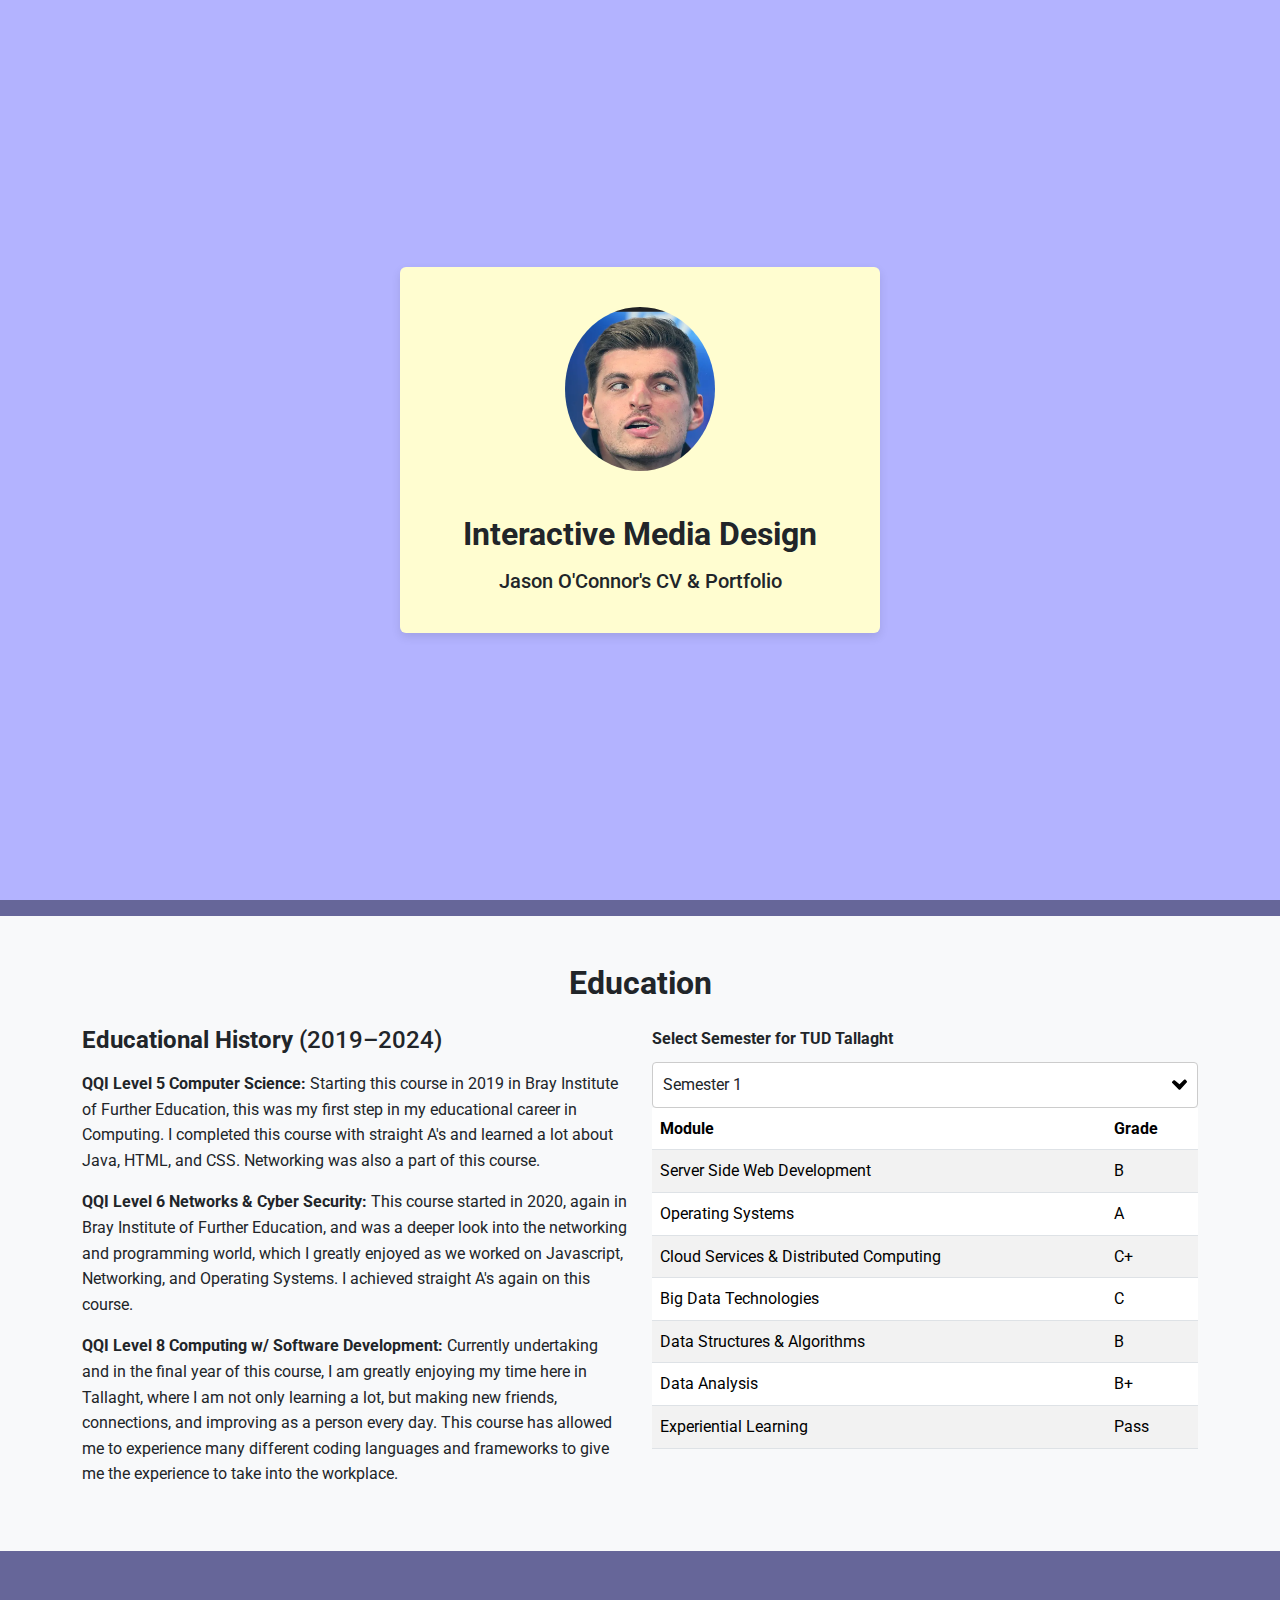
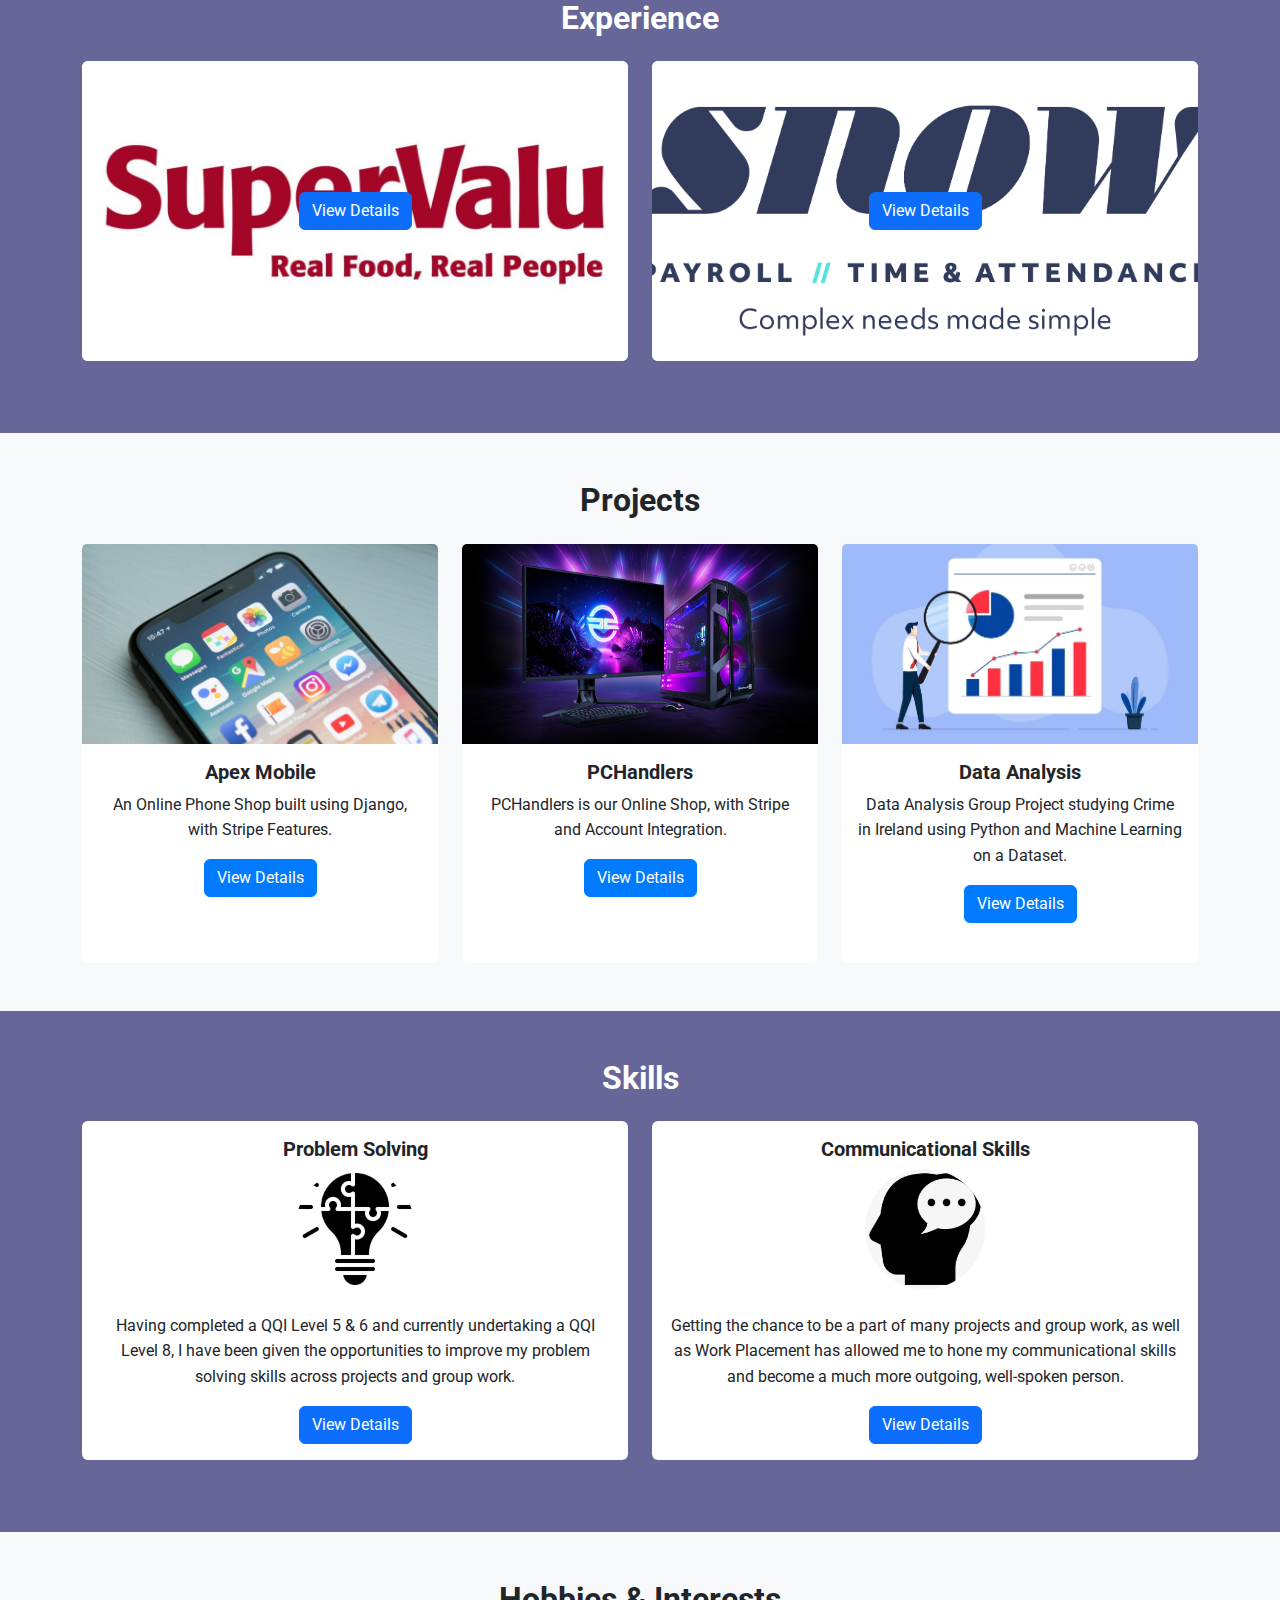
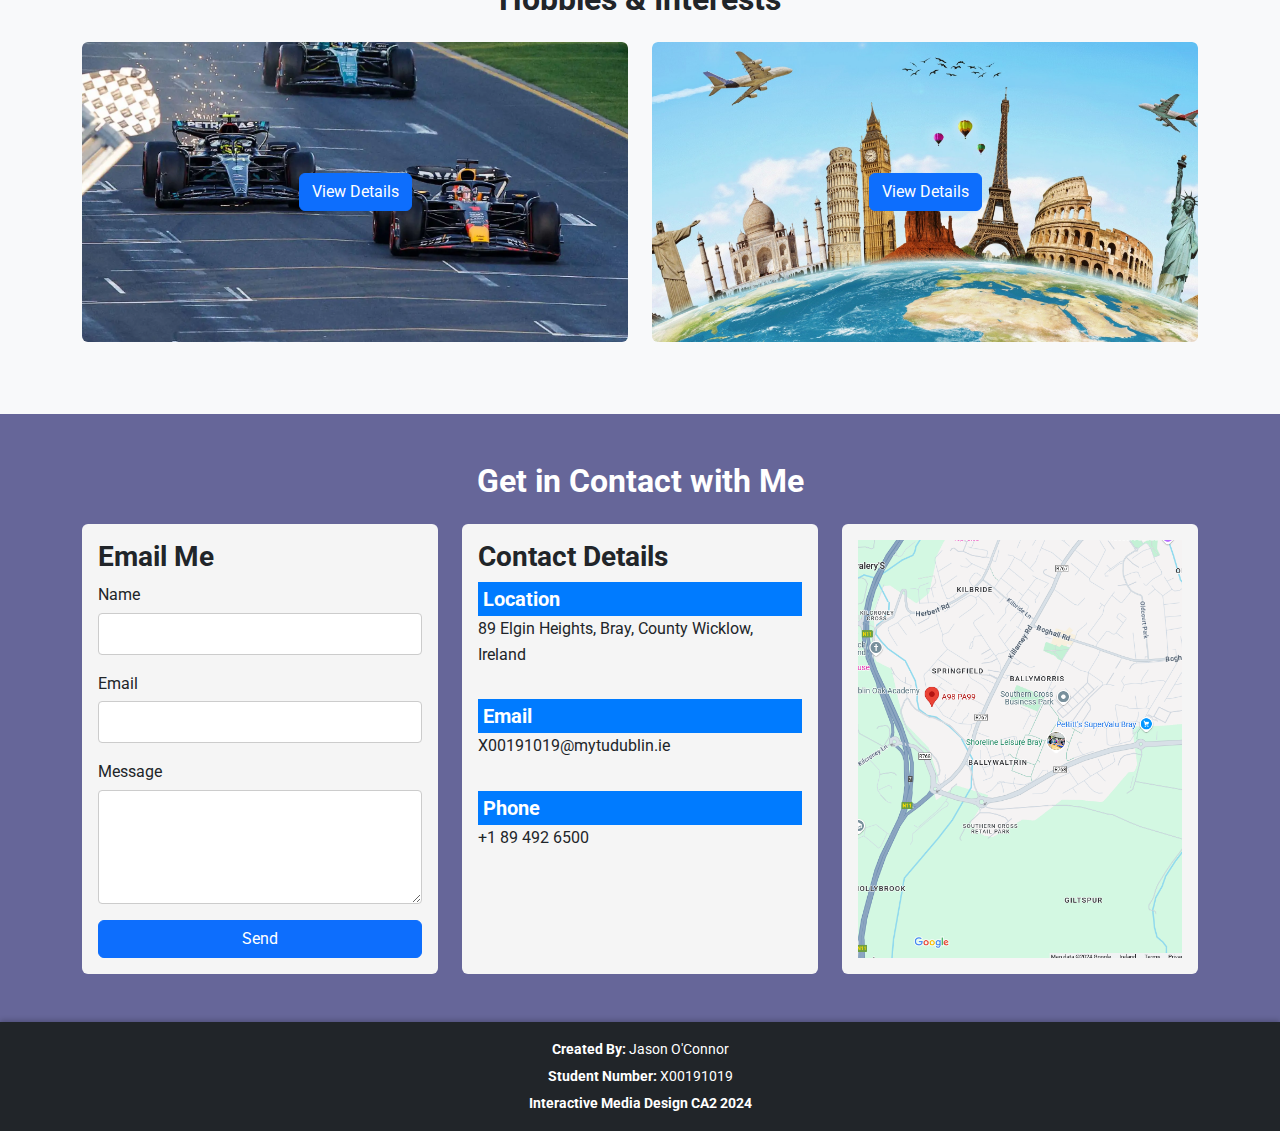
==== commit 00ac7823: "Added Link from Index to Features" ====
--- a/index.html
+++ b/index.html
@@ -23,11 +23,17 @@
             <img src="images/max.png" alt="Profile" class="rounded-circle mb-3" width="120">
             <h1 class="display-5 hero-title">Jason O'Connor</h1>
             <p class="lead hero-subtitle">Computing with Software Development</p>
-            <button class="btn custom-btn btn-lg hero-btn" data-bs-toggle="modal" data-bs-target="#contactModal">
-                Contact Me
-            </button>
+            <div class="d-flex justify-content-center gap-3">
+                <button class="btn custom-btn btn-lg hero-btn" data-bs-toggle="modal" data-bs-target="#contactModal">
+                    Contact Me
+                </button>
+                <button class="btn custom-btn btn-lg hero-btn">
+                    <a href="features.html">Go to Features Page</a>
+                </button>
+            </div>
         </div>
     </header>
+    
 
     <!-- Creating the Splash Screen Card -->
 <div id="splashScreen"
--- a/css/styles.css
+++ b/css/styles.css
@@ -473,4 +473,31 @@
 #projects .btn-primary:hover {
     background-color: #0056b3;
     border-color: #0056b3;
-}+}
+
+/* Ensuring the buttons are equal size */
+.custom-btn {
+    width: 200px; /* Fixed width for both buttons */
+    height: 50px; /* Fixed height for both buttons */
+    display: flex;
+    justify-content: center;
+    align-items: center;
+    font-size: 1rem;
+    text-align: center;
+    padding: 0; /* No padding */
+    margin: 0; /* No margin */
+    background-color: white; /* Initial background color */
+    border: 1px solid #004080; /* Border color */
+}
+
+/* Hover effect for both buttons */
+.custom-btn:hover {
+    background-color: #004080; /* Change background to blue on hover */
+    color: white; /* Change text color to white on hover */
+    border: 1px solid white; /* Change border color to white */
+}
+
+/* Specific hover effect for "Go to Features Page" button */
+.custom-btn:nth-of-type(2):hover {
+    color: white; /* Ensure text turns white on hover */
+}
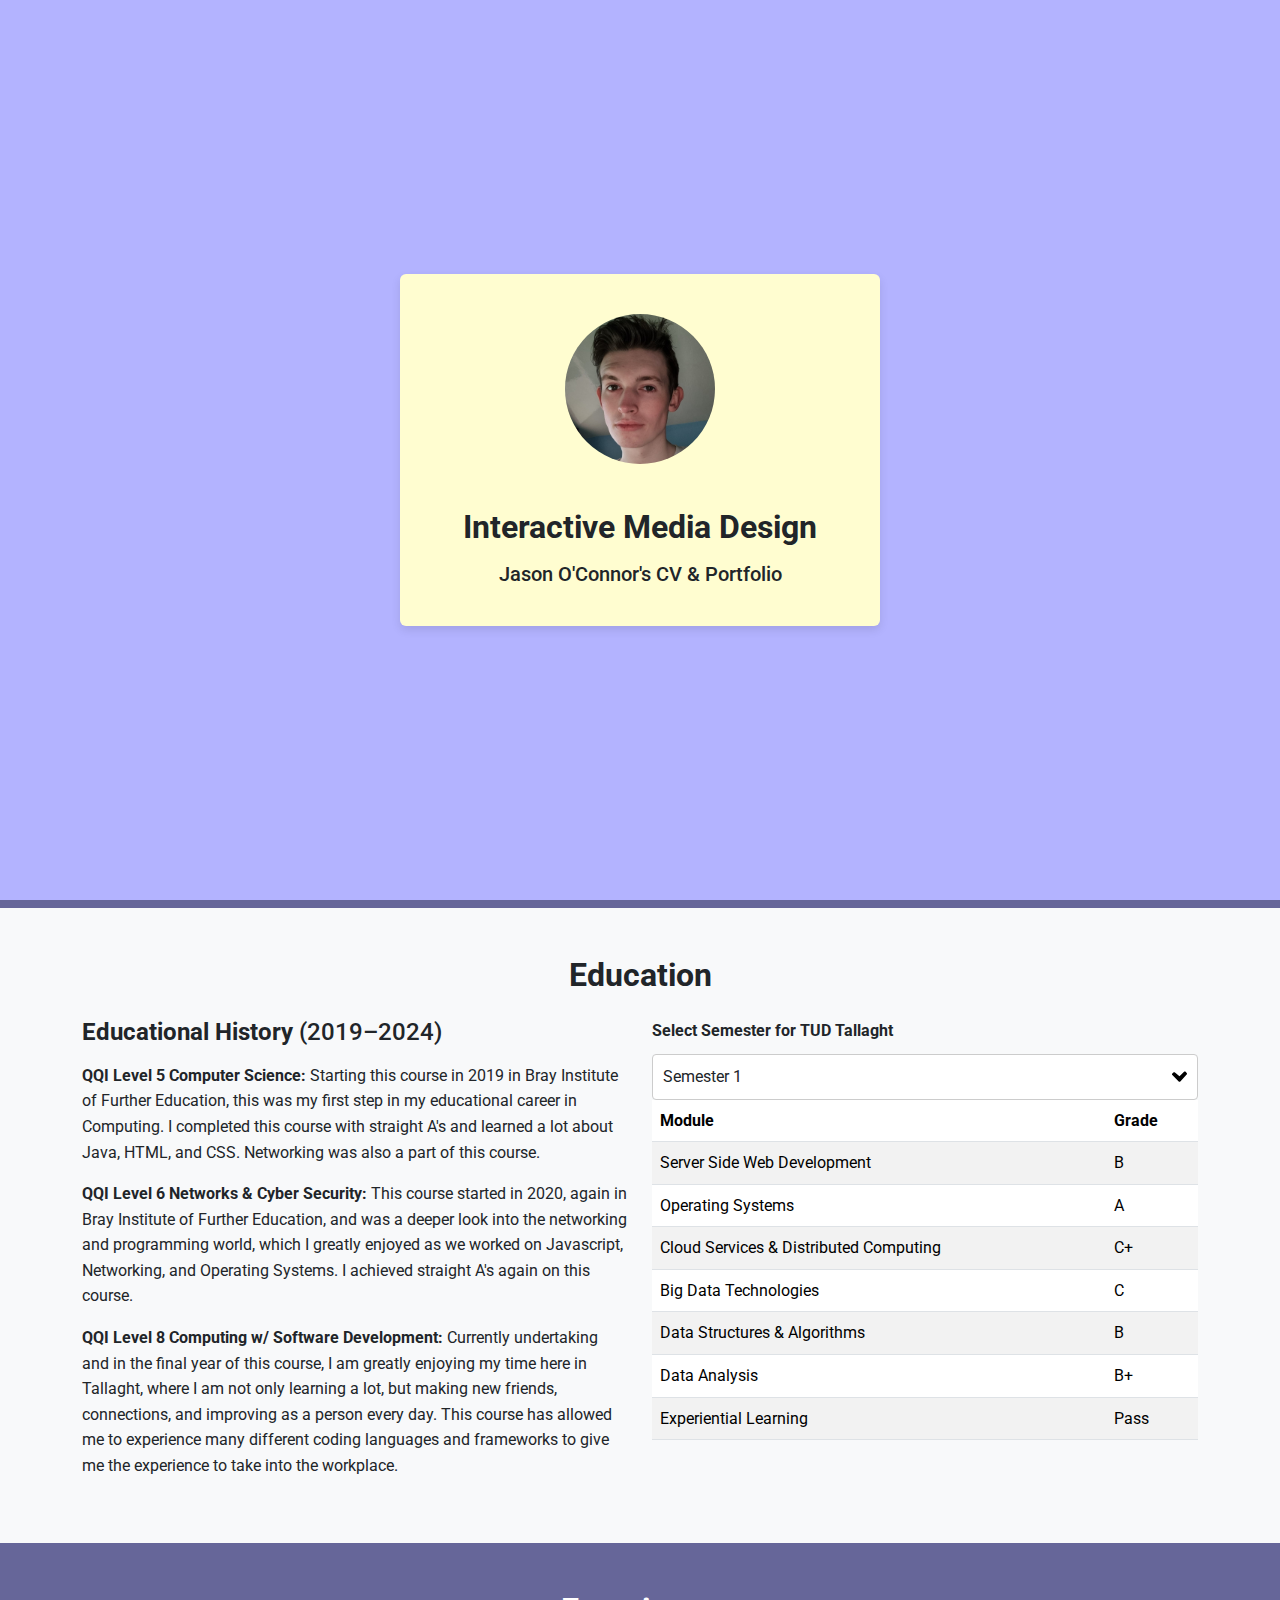
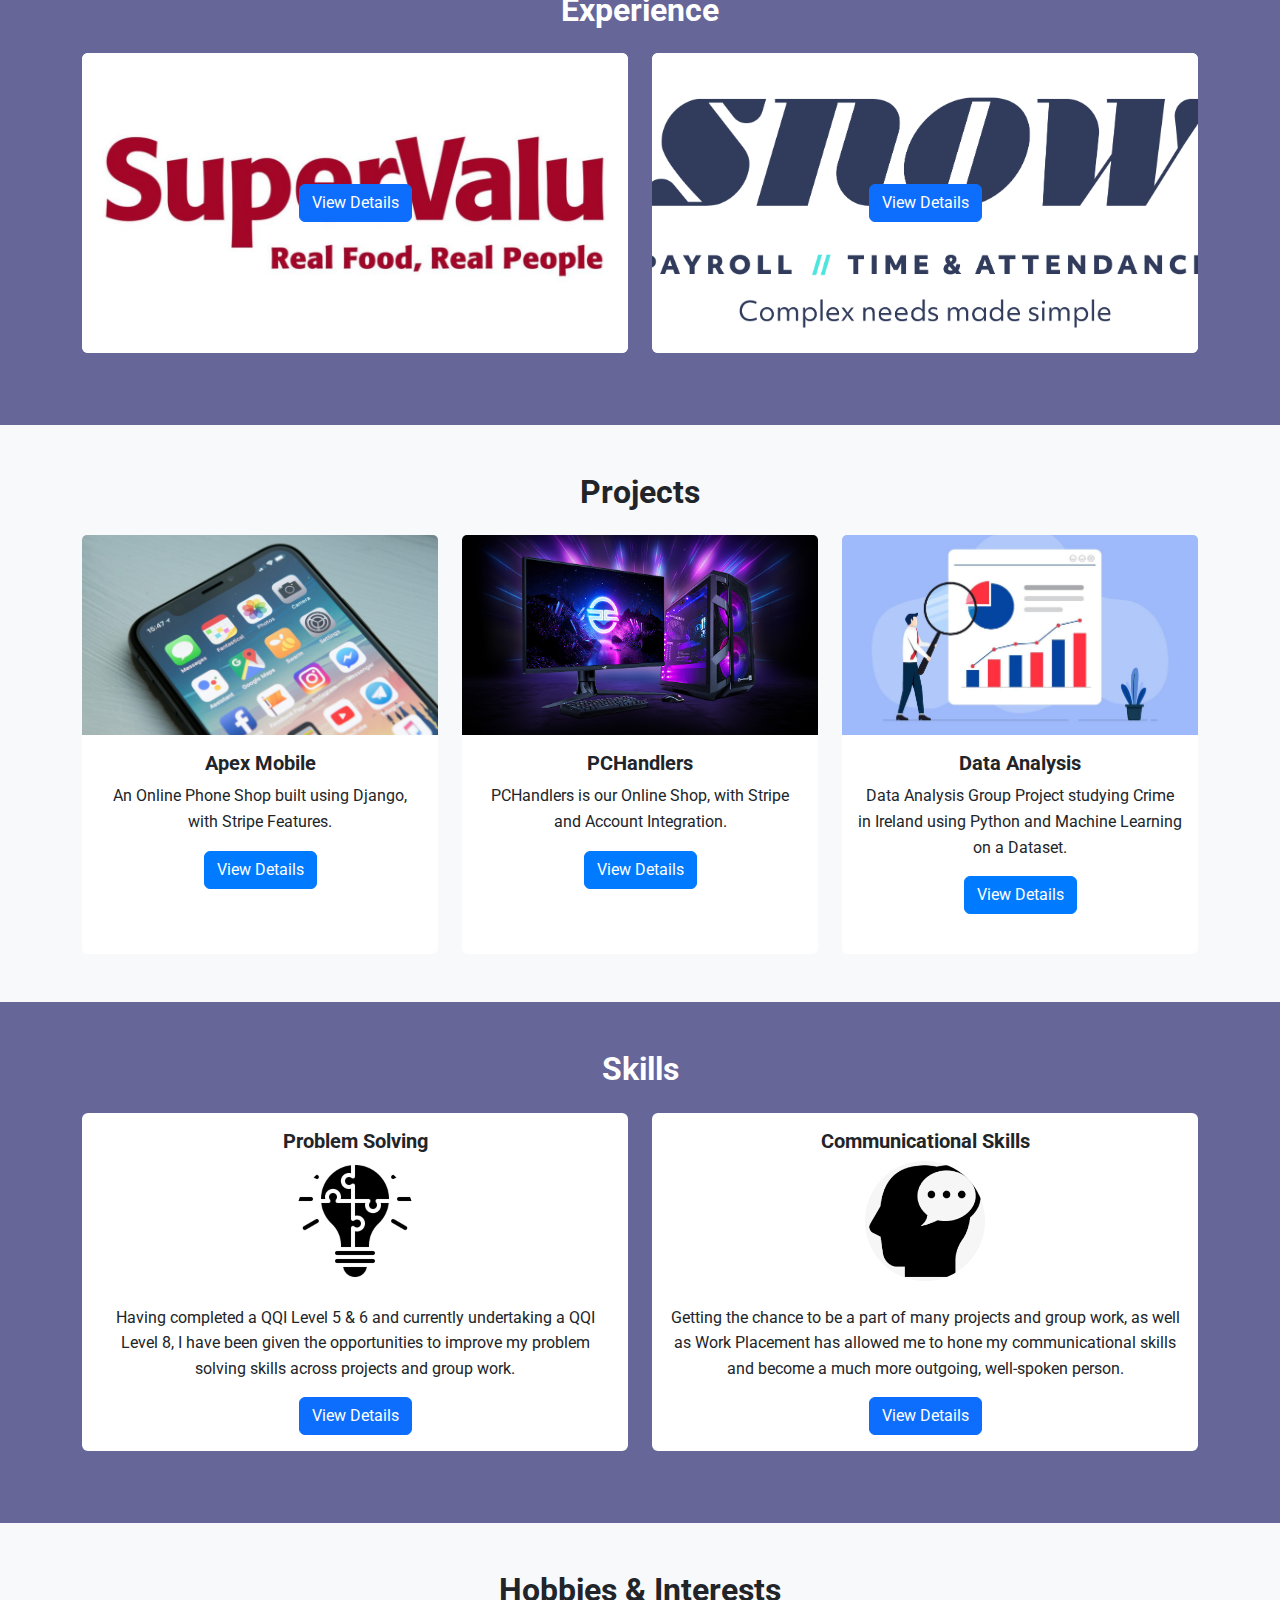
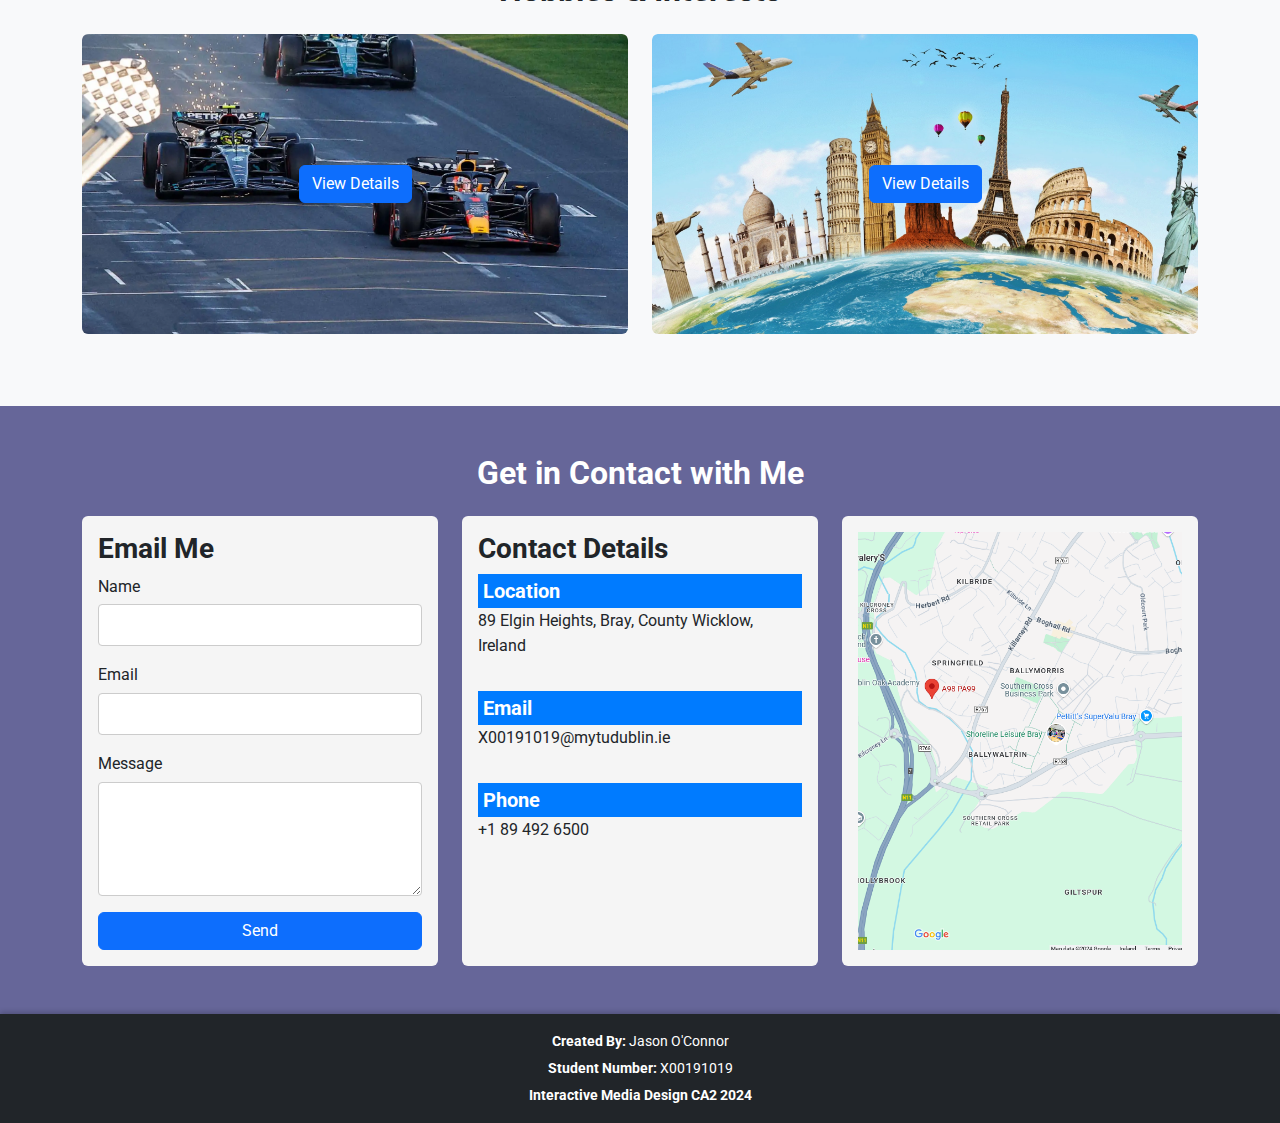
==== commit b025d58c: "Added My Selfie" ====
--- a/index.html
+++ b/index.html
@@ -20,7 +20,7 @@
     <!-- Creating the Header Section -->
     <header class="hero-section text-white text-center">
         <div class="container">
-            <img src="images/max.png" alt="Profile" class="rounded-circle mb-3" width="120">
+            <img src="images/selfie.jpg" alt="Profile" class="rounded-circle mb-3" width="120">
             <h1 class="display-5 hero-title">Jason O'Connor</h1>
             <p class="lead hero-subtitle">Computing with Software Development</p>
             <div class="d-flex justify-content-center gap-3">
@@ -42,7 +42,7 @@
 <div class="card p-4 splash-card"
     style="background-color: #FFFDD0; width: 30rem; box-shadow: 0px 4px 10px rgba(0, 0, 0, 0.1);">
     <div class="card-body text-center">
-        <img src="images/max.png" alt="Profile Image" class="rounded-circle mb-4" width="120">
+        <img src="images/selfie.jpg" alt="Profile Image" class="rounded-circle mb-4" width="120">
         <h1 class="card-title mb-3">Interactive Media Design</h1>
         <h5 class="card-text">Jason O'Connor's CV & Portfolio</h5>
     </div>
